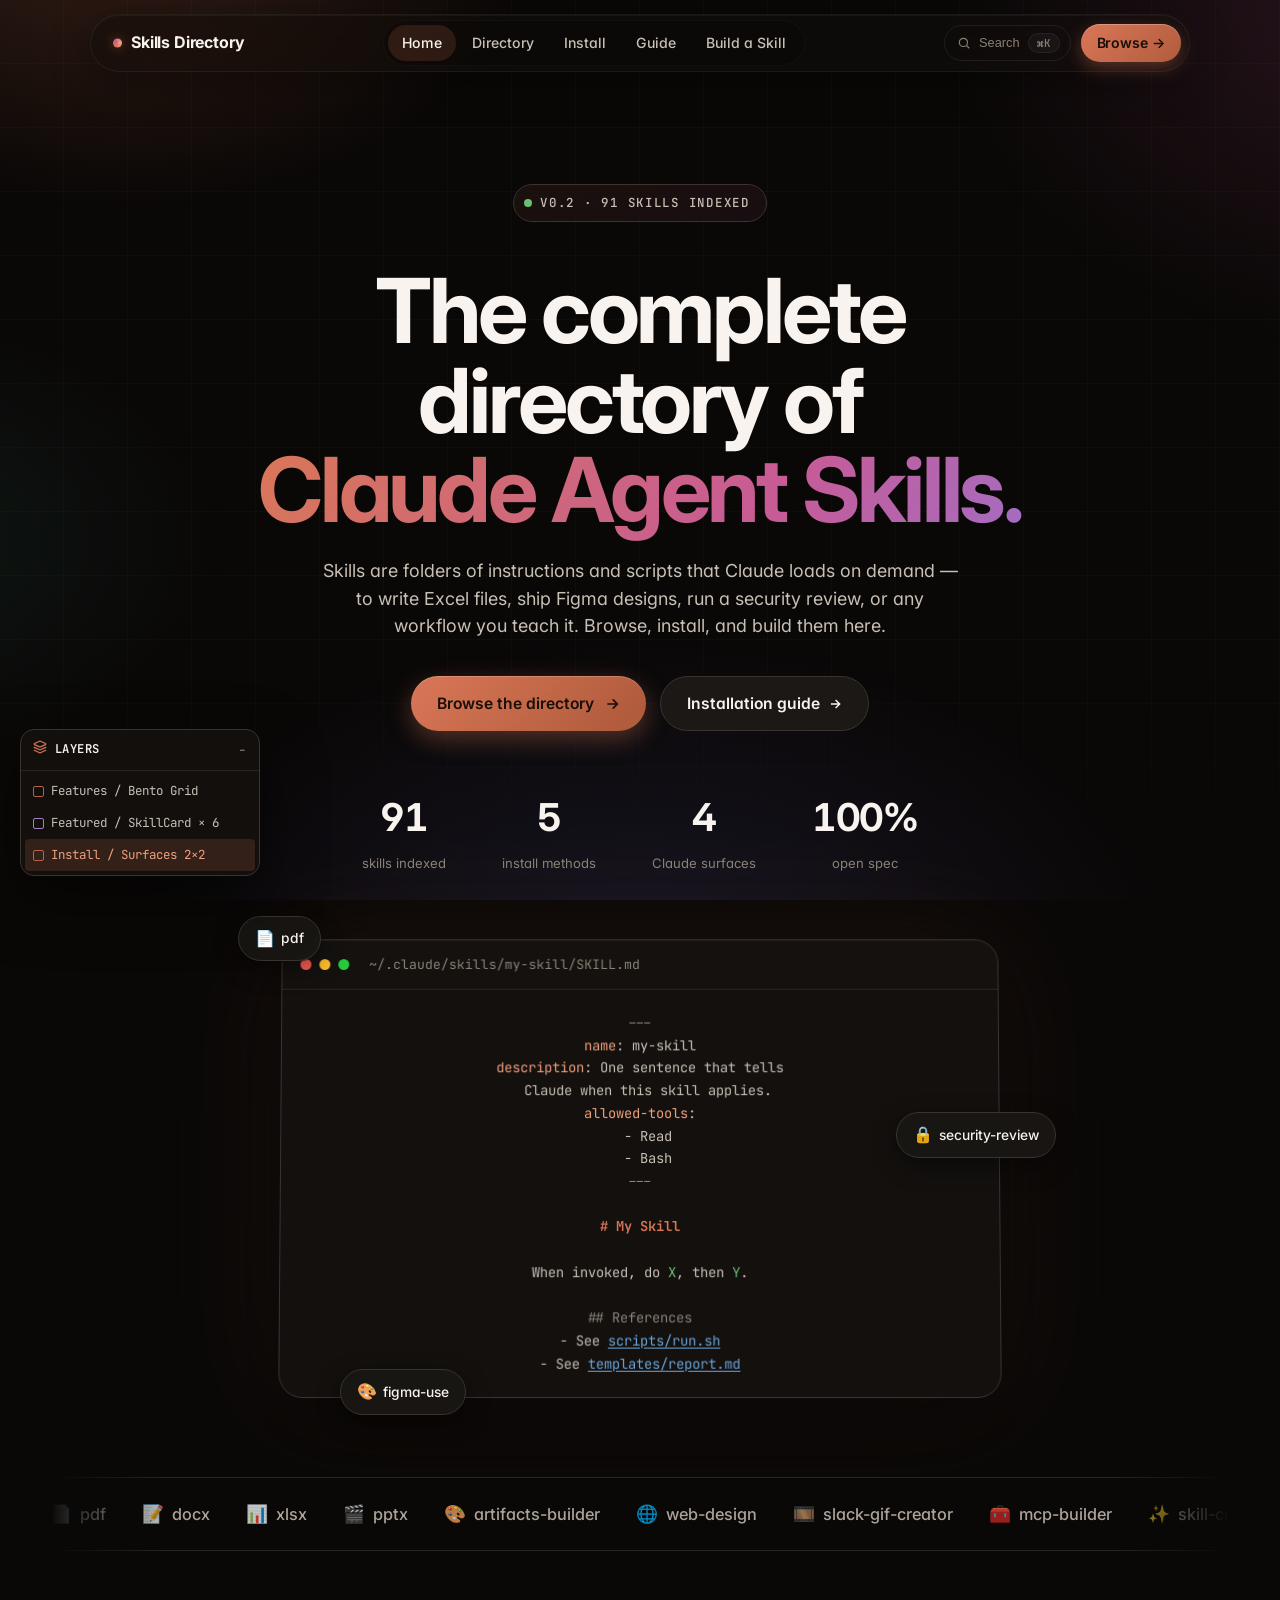
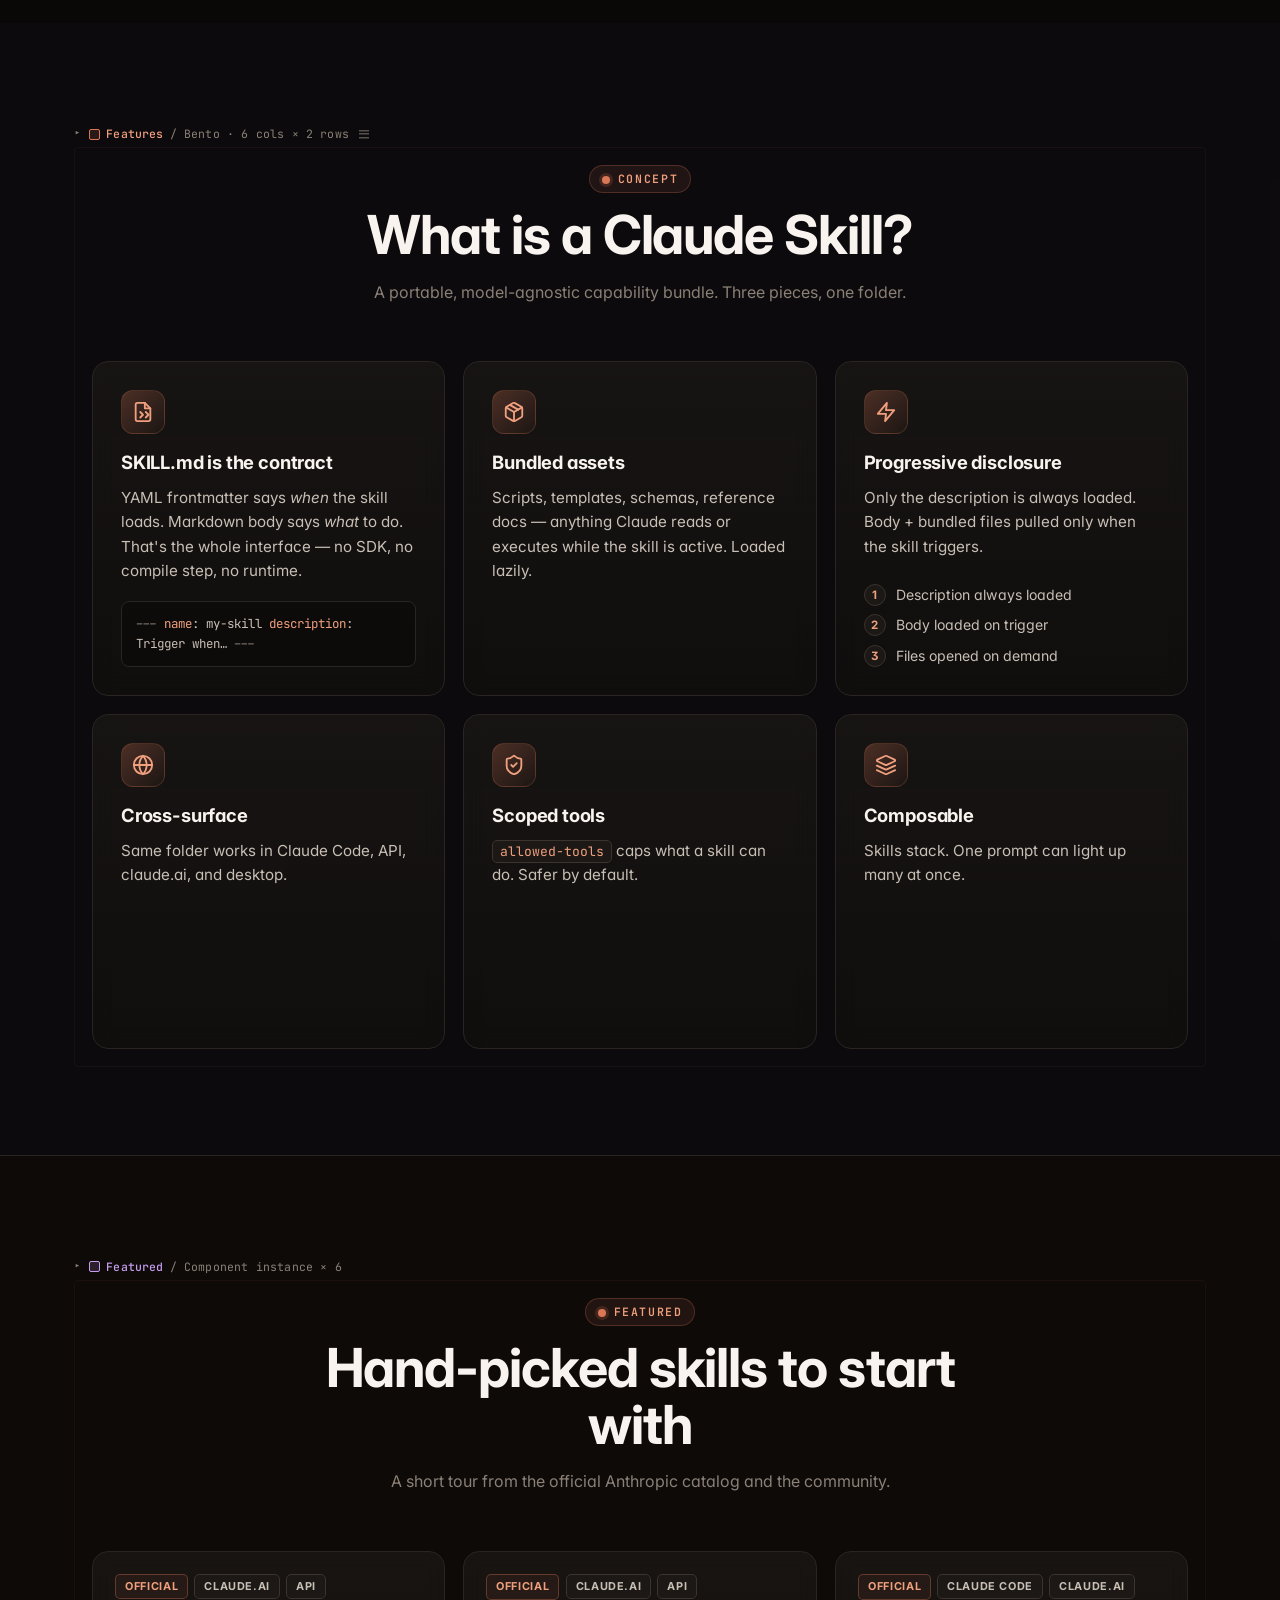
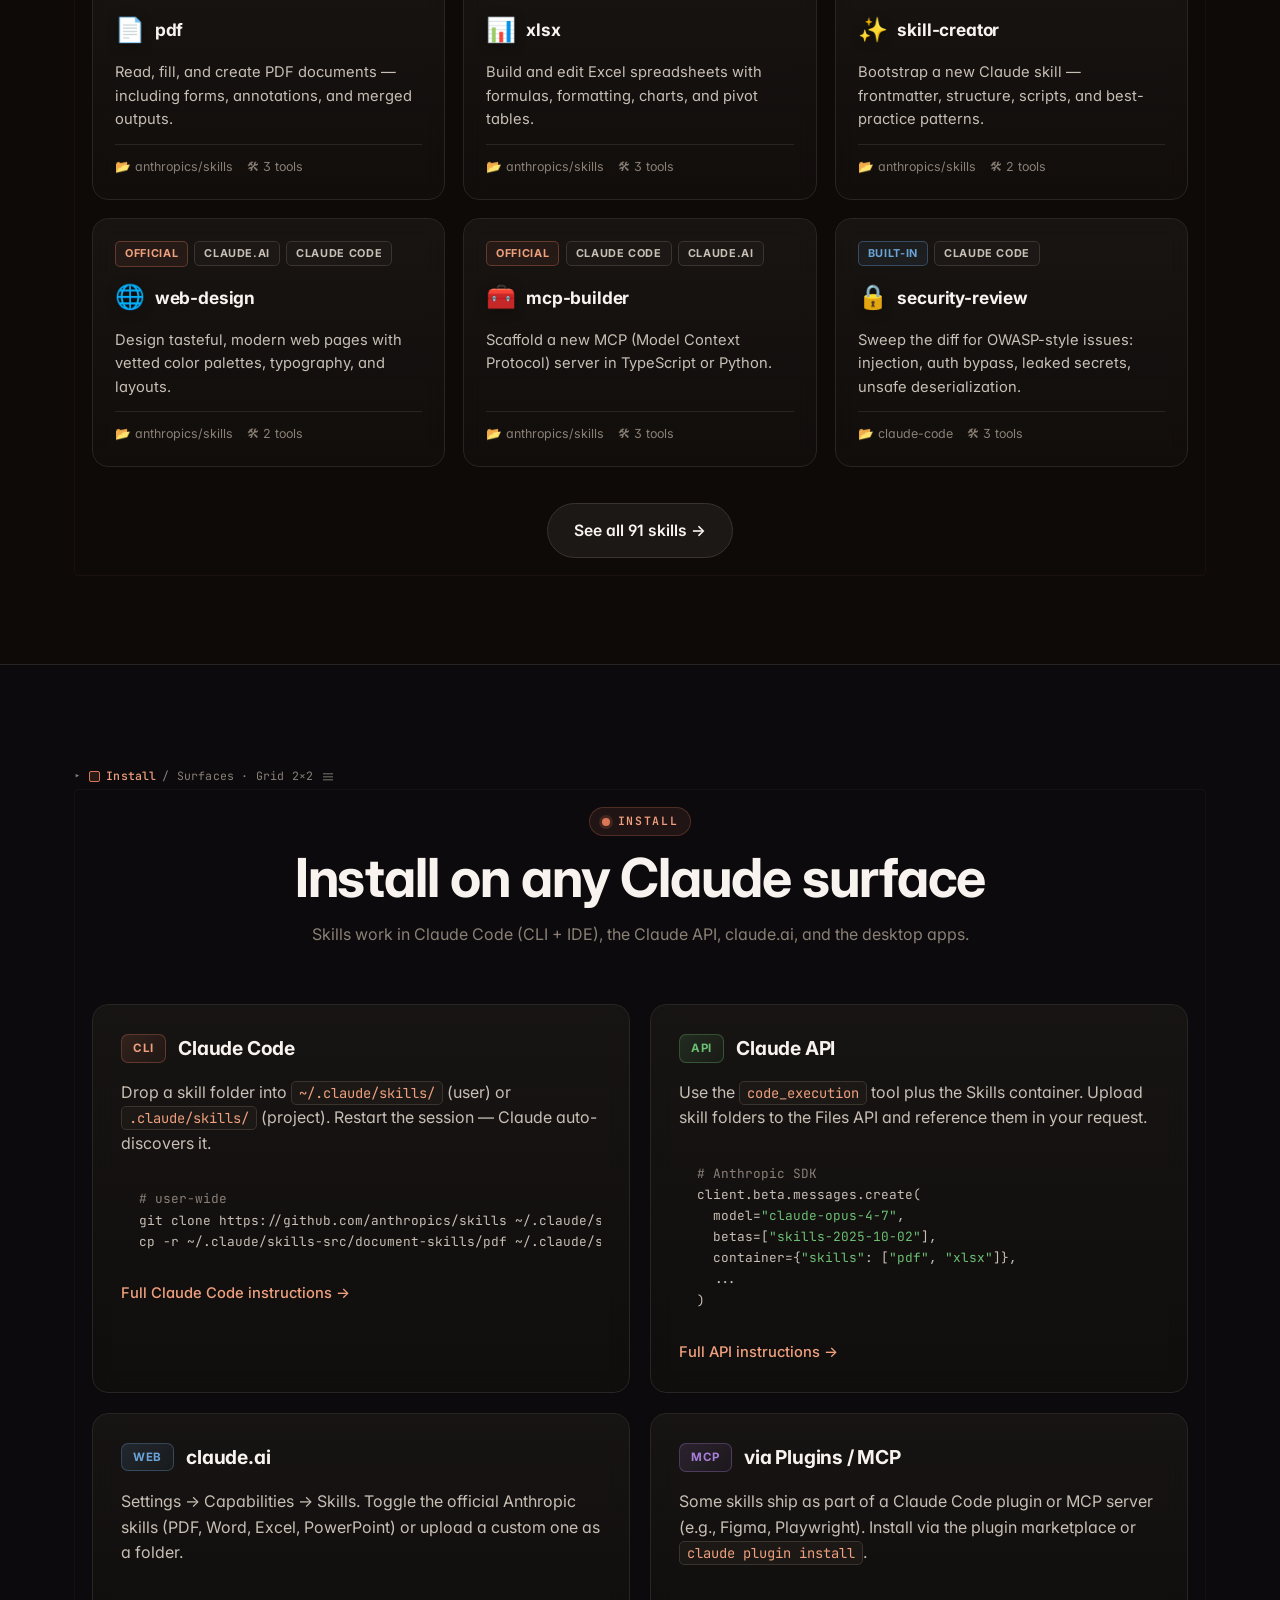
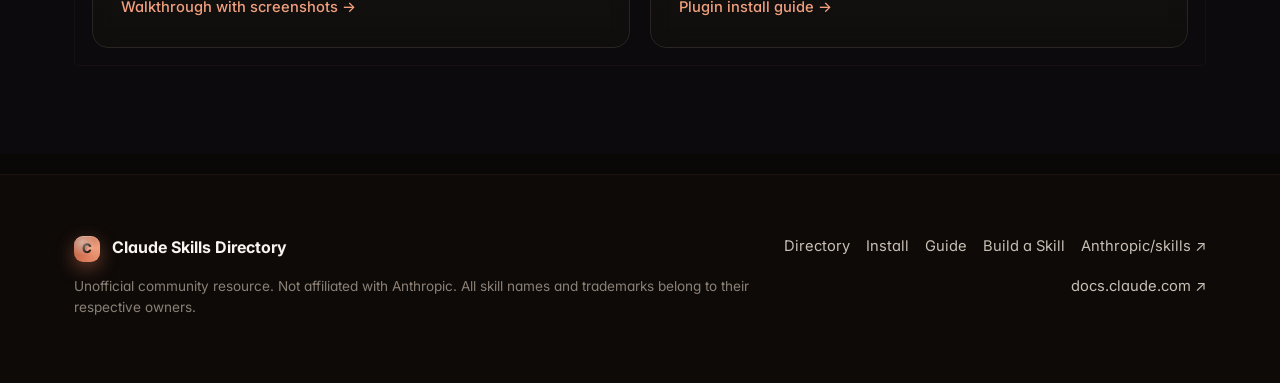
==== index.html @ ba009f8e "claude commit" ====
<!doctype html>
<html lang="en">
<head>
<meta charset="utf-8" />
<meta name="viewport" content="width=device-width,initial-scale=1" />
<title>Claude Skills Directory — Full Documentation & Install Guide</title>
<meta name="description" content="The complete directory of Claude Agent Skills. Browse, search, learn what skills are, how to install them, and how to build your own." />
<link rel="stylesheet" href="styles.css" />
<link rel="preconnect" href="https://fonts.googleapis.com" />
<link rel="preconnect" href="https://fonts.gstatic.com" crossorigin />
<link href="https://fonts.googleapis.com/css2?family=Inter:wght@400;500;600;700;800&family=JetBrains+Mono:wght@400;500;600&display=swap" rel="stylesheet" />
</head>
<body>

<div class="scroll-progress"></div>

<header class="topbar">
  <div class="container nav">
    <a href="index.html" class="brand">
      <!-- <span class="brand-mark">C</span> -->
      <span class="brand-text">Skills Directory</span>
    </a>
    <nav class="nav-links">
      <a href="index.html" class="active"><span>Home</span></a>
      <a href="directory.html"><span>Directory</span></a>
      <a href="install.html"><span>Install</span></a>
      <a href="guide.html"><span>Guide</span></a>
      <a href="create.html"><span>Build a Skill</span></a>
    </nav>
    <div style="display:flex;align-items:center;gap:10px;">
      <button class="kbd-hint" data-palette-trigger aria-label="Search skills">
        <svg width="14" height="14" viewBox="0 0 24 24" fill="none" stroke="currentColor" stroke-width="2"><circle cx="11" cy="11" r="7"/><path d="m21 21-4.3-4.3"/></svg>
        Search
        <kbd>⌘K</kbd>
      </button>
      <button class="menu-toggle" id="menu-toggle" aria-label="Open menu" aria-expanded="false">☰</button>
      <a class="cta" href="directory.html">Browse →</a>
    </div>
  </div>
</header>

<div class="mobile-drawer" id="mobile-drawer">
  <nav>
    <a href="index.html" class="active">Home</a>
    <a href="directory.html">Directory</a>
    <a href="install.html">Install</a>
    <a href="guide.html">Guide</a>
    <a href="create.html">Build a Skill</a>
  </nav>
</div>

<section class="hero" id="frame-hero">
  <div class="container">
    <div class="hero-center">
      <span class="eyebrow reveal"><span class="pulse"></span> v0.2 · 91 skills indexed</span>
      <h1 class="reveal" data-delay="1">
        The complete directory of<br />
        <span class="grad">Claude Agent Skills.</span>
      </h1>
      <p class="lede reveal" data-delay="2">
        Skills are folders of instructions and scripts that Claude loads on demand — to write Excel files, ship Figma designs, run a security review, or any workflow you teach it. Browse, install, and build them here.
      </p>
      <div class="hero-cta reveal" data-delay="3">
        <a class="btn-primary" href="directory.html">
          Browse the directory
          <svg width="16" height="16" viewBox="0 0 24 24" fill="none" stroke="currentColor" stroke-width="2.5"><path d="M5 12h14M13 5l7 7-7 7"/></svg>
        </a>
        <a class="btn-ghost" href="install.html">
          Installation guide
          <svg width="14" height="14" viewBox="0 0 24 24" fill="none" stroke="currentColor" stroke-width="2.5"><path d="M5 12h14M13 5l7 7-7 7"/></svg>
        </a>
      </div>
      <div class="hero-stats reveal" data-delay="4">
        <div><strong data-counter="91">0</strong><span>skills indexed</span></div>
        <div><strong data-counter="5">0</strong><span>install methods</span></div>
        <div><strong data-counter="4">0</strong><span>Claude surfaces</span></div>
        <div><strong data-counter="100" data-suffix="%">0</strong><span>open spec</span></div>
      </div>
    </div>

    <div class="hero-demo reveal" data-delay="4">
      <span class="float-chip fc-1"><span class="emoji">📄</span> pdf</span>
      <span class="float-chip fc-2"><span class="emoji">🎨</span> figma-use</span>
      <span class="float-chip fc-3"><span class="emoji">🔒</span> security-review</span>
      <aside class="hero-card">
        <div class="card-head">
          <span class="dot red"></span><span class="dot yellow"></span><span class="dot green"></span>
          <span class="card-title">~/.claude/skills/my-skill/SKILL.md</span>
        </div>
<pre class="code"><span class="c-tok-com">---</span>
<span class="c-tok-key">name</span>: my-skill
<span class="c-tok-key">description</span>: One sentence that tells
  Claude when this skill applies.
<span class="c-tok-key">allowed-tools</span>:
  - Read
  - Bash
<span class="c-tok-com">---</span>

<span class="c-tok-h"># My Skill</span>

When invoked, do <span class="c-tok-str">X</span>, then <span class="c-tok-str">Y</span>.

<span class="c-tok-com">## References</span>
- See <span class="c-tok-link">scripts/run.sh</span>
- See <span class="c-tok-link">templates/report.md</span></pre>
      </aside>
    </div>

    <div class="marquee reveal" data-delay="5">
      <div class="marquee-track" id="marquee-track"></div>
    </div>
  </div>
</section>

<section class="section">
  <div class="container">
    <div class="frame frame-section frame-autolayout" data-frame-name="Features / Bento Grid" id="frame-features">
      <div class="frame-label">
        <span class="f-chev">▸</span>
        <span class="f-icon"></span>
        <span class="f-name">Features</span>
        <span class="f-meta">/ Bento · 6 cols × 2 rows</span>
      </div>
      <div class="frame-handles"><span class="tl"></span><span class="tr"></span><span class="bl"></span><span class="br"></span></div>
    <div class="section-head reveal">
      <div class="label">Concept</div>
      <h2>What is a Claude Skill?</h2>
      <p class="muted">A portable, model-agnostic capability bundle. Three pieces, one folder.</p>
    </div>

    <div class="bento">
      <div class="bento-card b-wide reveal" data-delay="1">
        <div class="b-icon" aria-hidden="true">
          <svg viewBox="0 0 24 24" fill="none" stroke="currentColor" stroke-linecap="round" stroke-linejoin="round"><path d="M14 2H6a2 2 0 0 0-2 2v16a2 2 0 0 0 2 2h12a2 2 0 0 0 2-2V8z"/><polyline points="14 2 14 8 20 8"/><path d="m9 18 3-3-3-3"/><path d="m15 12 3 3-3 3"/></svg>
        </div>
        <h3>SKILL.md is the contract</h3>
        <p>YAML frontmatter says <em>when</em> the skill loads. Markdown body says <em>what</em> to do. That's the whole interface — no SDK, no compile step, no runtime.</p>
        <div class="b-illu">
<span style="color:var(--muted)">---</span>
<span style="color:var(--accent-2)">name</span>: my-skill
<span style="color:var(--accent-2)">description</span>: Trigger when…
<span style="color:var(--muted)">---</span>
        </div>
      </div>

      <div class="bento-card b-medium reveal" data-delay="2">
        <div class="b-icon" aria-hidden="true">
          <svg viewBox="0 0 24 24" fill="none" stroke="currentColor" stroke-linecap="round" stroke-linejoin="round"><path d="m7.5 4.27 9 5.15"/><path d="M21 8a2 2 0 0 0-1-1.73l-7-4a2 2 0 0 0-2 0l-7 4A2 2 0 0 0 3 8v8a2 2 0 0 0 1 1.73l7 4a2 2 0 0 0 2 0l7-4A2 2 0 0 0 21 16Z"/><path d="m3.3 7 8.7 5 8.7-5"/><path d="M12 22V12"/></svg>
        </div>
        <h3>Bundled assets</h3>
        <p>Scripts, templates, schemas, reference docs — anything Claude reads or executes while the skill is active. Loaded lazily.</p>
      </div>

      <div class="bento-card b-medium reveal" data-delay="3">
        <div class="b-icon" aria-hidden="true">
          <svg viewBox="0 0 24 24" fill="none" stroke="currentColor" stroke-linecap="round" stroke-linejoin="round"><polygon points="13 2 3 14 12 14 11 22 21 10 12 10 13 2"/></svg>
        </div>
        <h3>Progressive disclosure</h3>
        <p>Only the description is always loaded. Body + bundled files pulled only when the skill triggers.</p>
        <div class="step"><span class="n">1</span> Description always loaded</div>
        <div class="step"><span class="n">2</span> Body loaded on trigger</div>
        <div class="step"><span class="n">3</span> Files opened on demand</div>
      </div>

      <div class="bento-card b-small reveal" data-delay="4">
        <div class="b-icon" aria-hidden="true">
          <svg viewBox="0 0 24 24" fill="none" stroke="currentColor" stroke-linecap="round" stroke-linejoin="round"><circle cx="12" cy="12" r="10"/><path d="M12 2a14.5 14.5 0 0 0 0 20 14.5 14.5 0 0 0 0-20"/><path d="M2 12h20"/></svg>
        </div>
        <h3>Cross-surface</h3>
        <p>Same folder works in Claude Code, API, claude.ai, and desktop.</p>
      </div>

      <div class="bento-card b-small reveal" data-delay="5">
        <div class="b-icon" aria-hidden="true">
          <svg viewBox="0 0 24 24" fill="none" stroke="currentColor" stroke-linecap="round" stroke-linejoin="round"><path d="M20 13c0 5-3.5 7.5-7.66 8.95a1 1 0 0 1-.67-.01C7.5 20.5 4 18 4 13V6a1 1 0 0 1 1-1c2 0 4.5-1.2 6.24-2.72a1.17 1.17 0 0 1 1.52 0C14.51 3.81 17 5 19 5a1 1 0 0 1 1 1z"/><path d="m9 12 2 2 4-4"/></svg>
        </div>
        <h3>Scoped tools</h3>
        <p><code>allowed-tools</code> caps what a skill can do. Safer by default.</p>
      </div>

      <div class="bento-card b-small reveal" data-delay="6">
        <div class="b-icon" aria-hidden="true">
          <svg viewBox="0 0 24 24" fill="none" stroke="currentColor" stroke-linecap="round" stroke-linejoin="round"><path d="m12.83 2.18a2 2 0 0 0-1.66 0L2.6 6.08a1 1 0 0 0 0 1.83l8.58 3.91a2 2 0 0 0 1.66 0l8.58-3.91a1 1 0 0 0 0-1.83Z"/><path d="m22 17.65-9.17 4.16a2 2 0 0 1-1.66 0L2 17.65"/><path d="m22 12.65-9.17 4.16a2 2 0 0 1-1.66 0L2 12.65"/></svg>
        </div>
        <h3>Composable</h3>
        <p>Skills stack. One prompt can light up many at once.</p>
      </div>
    </div>
    </div>
  </div>
</section>

<section class="section">
  <div class="container">
    <div class="frame frame-section frame-component" data-frame-name="Featured / SkillCard × 6" id="frame-featured">
      <div class="frame-label">
        <span class="f-chev">▸</span>
        <span class="f-icon"></span>
        <span class="f-name">Featured</span>
        <span class="f-meta">/ Component instance × 6</span>
      </div>
      <div class="frame-handles"><span class="tl"></span><span class="tr"></span><span class="bl"></span><span class="br"></span></div>
    <div class="section-head reveal">
      <div class="label">Featured</div>
      <h2>Hand-picked skills to start with</h2>
      <p class="muted">A short tour from the official Anthropic catalog and the community.</p>
    </div>
    <div class="grid-cards" id="featured-cards"></div>
    <div class="center"><a class="btn-ghost" href="directory.html">See all 91 skills →</a></div>
    </div>
  </div>
</section>

<section class="section">
  <div class="container">
    <div class="frame frame-section frame-autolayout" data-frame-name="Install / Surfaces 2×2" id="frame-install">
      <div class="frame-label">
        <span class="f-chev">▸</span>
        <span class="f-icon"></span>
        <span class="f-name">Install</span>
        <span class="f-meta">/ Surfaces · Grid 2×2</span>
      </div>
      <div class="frame-handles"><span class="tl"></span><span class="tr"></span><span class="bl"></span><span class="br"></span></div>
    <div class="section-head reveal">
      <div class="label">Install</div>
      <h2>Install on any Claude surface</h2>
      <p class="muted">Skills work in Claude Code (CLI + IDE), the Claude API, claude.ai, and the desktop apps.</p>
    </div>
    <div class="grid-2">
      <div class="install-card reveal" data-delay="1">
        <div class="install-head"><span class="badge">CLI</span><h3>Claude Code</h3></div>
        <p>Drop a skill folder into <code>~/.claude/skills/</code> (user) or <code>.claude/skills/</code> (project). Restart the session — Claude auto-discovers it.</p>
        <pre class="code small"><span class="c-tok-com"># user-wide</span>
git clone https://github.com/anthropics/skills ~/.claude/skills-src
cp -r ~/.claude/skills-src/document-skills/pdf ~/.claude/skills/</pre>
        <a class="link" href="install.html#claude-code">Full Claude Code instructions →</a>
      </div>
      <div class="install-card reveal" data-delay="2">
        <div class="install-head"><span class="badge green">API</span><h3>Claude API</h3></div>
        <p>Use the <code>code_execution</code> tool plus the Skills container. Upload skill folders to the Files API and reference them in your request.</p>
        <pre class="code small"><span class="c-tok-com"># Anthropic SDK</span>
client.beta.messages.create(
  model=<span class="c-tok-str">"claude-opus-4-7"</span>,
  betas=[<span class="c-tok-str">"skills-2025-10-02"</span>],
  container={<span class="c-tok-str">"skills"</span>: [<span class="c-tok-str">"pdf"</span>, <span class="c-tok-str">"xlsx"</span>]},
  ...
)</pre>
        <a class="link" href="install.html#api">Full API instructions →</a>
      </div>
      <div class="install-card reveal" data-delay="3">
        <div class="install-head"><span class="badge blue">WEB</span><h3>claude.ai</h3></div>
        <p>Settings → Capabilities → Skills. Toggle the official Anthropic skills (PDF, Word, Excel, PowerPoint) or upload a custom one as a folder.</p>
        <a class="link" href="install.html#claude-ai">Walkthrough with screenshots →</a>
      </div>
      <div class="install-card reveal" data-delay="4">
        <div class="install-head"><span class="badge purple">MCP</span><h3>via Plugins / MCP</h3></div>
        <p>Some skills ship as part of a Claude Code plugin or MCP server (e.g., Figma, Playwright). Install via the plugin marketplace or <code>claude plugin install</code>.</p>
        <a class="link" href="install.html#plugins">Plugin install guide →</a>
      </div>
    </div>
    </div>
  </div>
</section>

<footer class="footer">
  <div class="container footer-wrap">
    <div>
      <span class="brand-mark small">C</span>
      <strong>Claude Skills Directory</strong>
      <p class="muted small">Unofficial community resource. Not affiliated with Anthropic. All skill names and trademarks belong to their respective owners.</p>
    </div>
    <div class="footer-links">
      <a href="directory.html">Directory</a>
      <a href="install.html">Install</a>
      <a href="guide.html">Guide</a>
      <a href="create.html">Build a Skill</a>
      <a href="https://github.com/anthropics/skills" target="_blank" rel="noopener">Anthropic/skills ↗</a>
      <a href="https://docs.claude.com" target="_blank" rel="noopener">docs.claude.com ↗</a>
    </div>
  </div>
</footer>

<aside class="layers-panel" id="layers-panel" aria-label="Frame navigator">
  <div class="layers-head">
    <span class="lh-icon">
      <svg width="14" height="14" viewBox="0 0 24 24" fill="none" stroke="currentColor" stroke-width="2" stroke-linecap="round" stroke-linejoin="round"><path d="m12.83 2.18a2 2 0 0 0-1.66 0L2.6 6.08a1 1 0 0 0 0 1.83l8.58 3.91a2 2 0 0 0 1.66 0l8.58-3.91a1 1 0 0 0 0-1.83Z"/><path d="m22 17.65-9.17 4.16a2 2 0 0 1-1.66 0L2 17.65"/><path d="m22 12.65-9.17 4.16a2 2 0 0 1-1.66 0L2 12.65"/></svg>
    </span>
    <span class="lh-title">Layers</span>
    <span class="lh-toggle">−</span>
  </div>
  <ul class="layers-list"></ul>
</aside>

<button class="fab" id="fab" aria-label="Back to top">
  <svg width="18" height="18" viewBox="0 0 24 24" fill="none" stroke="currentColor" stroke-width="2.5"><path d="M12 19V5M5 12l7-7 7 7"/></svg>
</button>

<div class="palette-backdrop" id="palette-backdrop" role="dialog" aria-label="Search skills">
  <div class="palette">
    <div class="palette-search">
      <svg width="18" height="18" viewBox="0 0 24 24" fill="none" stroke="currentColor" stroke-width="2"><circle cx="11" cy="11" r="7"/><path d="m21 21-4.3-4.3"/></svg>
      <label for="palette-input" class="sr-only">Search skills</label>
      <input id="palette-input" type="text" placeholder="Search 91 skills — name, trigger, description…" aria-label="Search skills" autocomplete="off" />
      <span class="esc">esc</span>
    </div>
    <div class="palette-results" id="palette-results"></div>
  </div>
</div>

<script src="skills-data.js"></script>
<script src="script.js"></script>
</body>
</html>
---- styles.css ----
/* ============================================================
   Claude Skills Directory — modern UI system
   ============================================================ */
*, *::before, *::after { box-sizing: border-box; }

:root {
  --bg: #0a0807;
  --bg-2: #14110f;
  --bg-3: #1c1816;
  --panel: #1a1714cc;          /* tinted, used with backdrop blur */
  --panel-solid: #1a1714;
  --border: #2a2522;
  --border-2: #3a332e;
  --border-glow: rgba(217,119,87,.35);

  --text: #f8f3ee;
  --text-2: #c8bfb5;
  --muted: #8a8076;

  --accent: #d97757;
  --accent-2: #f0a07e;
  --accent-3: #b15c3d;

  --aurora-1: #d97757;
  --aurora-2: #c75b96;
  --aurora-3: #7e80f0;
  --aurora-4: #5ed3b4;

  --green: #6bbf73;
  --yellow: #e0c060;
  --red: #d96868;
  --blue: #6aa4d9;
  --purple: #a87fd9;

  --shadow-sm: 0 2px 10px rgba(0,0,0,.25);
  --shadow-md: 0 8px 30px rgba(0,0,0,.4);
  --shadow-lg: 0 24px 60px rgba(0,0,0,.5);
  --glow: 0 0 40px rgba(217,119,87,.25);

  --r-sm: 8px; --r-md: 14px; --r-lg: 20px; --r-xl: 28px;
  --maxw: 1180px;

  --easing: cubic-bezier(.2,.8,.2,1);
  --easing-snappy: cubic-bezier(.4,1.4,.4,1);
}

html { scroll-behavior: smooth; }

/* ============================================================
   FRAMER DESIGN SYSTEM — global overrides
   Marketing-site aesthetic: huge display type, pill buttons,
   grid background, alternating section tints, soft motion.
   ============================================================ */

:root {
  --framer-radius-pill: 999px;
  --framer-radius-card: 16px;
  --framer-radius-block: 24px;

  --framer-display: clamp(3rem, 7.5vw, 6.5rem);
  --framer-h2: clamp(2.2rem, 4.2vw, 3.4rem);

  --framer-grid-color: rgba(217,119,87,.04);
  --framer-tint-warm: rgba(217,119,87,.025);
  --framer-tint-cool: rgba(126,128,240,.022);

  --framer-spring: cubic-bezier(.32, 1.6, .58, 1);
}

/* ===== Accessibility: focus-visible rings (UI/UX Pro Max: focus-states) ===== */
:focus { outline: none; }
button:focus-visible,
a:focus-visible,
[role="button"]:focus-visible,
[tabindex]:focus-visible {
  outline: none;
  box-shadow: 0 0 0 2px var(--bg), 0 0 0 4px var(--accent);
  border-radius: inherit;
}
input:focus-visible, textarea:focus-visible {
  outline: none;
  box-shadow: 0 0 0 2px rgba(217,119,87,.4);
}
.skill-card:focus-visible, .bento-card:focus-visible, .install-card:focus-visible {
  outline: none;
  border-color: var(--accent);
  box-shadow: 0 0 0 4px rgba(217,119,87,.2), var(--shadow-md);
}
.btn-primary:focus-visible, .cta:focus-visible, .filter-btn:focus-visible {
  box-shadow: 0 0 0 4px rgba(217,119,87,.3), 0 6px 18px rgba(217,119,87,.35);
}
.search-bar:focus-within { /* already styled */ }
/* visually-hidden helper for labels */
.sr-only {
  position: absolute; width: 1px; height: 1px; padding: 0; margin: -1px;
  overflow: hidden; clip: rect(0,0,0,0); white-space: nowrap; border: 0;
}
html, body { margin: 0; padding: 0; }
body {
  font-family: 'Inter', system-ui, -apple-system, Segoe UI, sans-serif;
  background: var(--bg);
  color: var(--text);
  line-height: 1.6;
  -webkit-font-smoothing: antialiased;
  font-feature-settings: 'ss01', 'cv11';
  overflow-x: hidden;
  position: relative;
}

/* ===== Background: animated aurora mesh + noise overlay ===== */
body::before {
  content: "";
  position: fixed; inset: 0; z-index: -2; pointer-events: none;
  background:
    radial-gradient(700px 500px at 10% -10%, rgba(217,119,87,.20), transparent 60%),
    radial-gradient(800px 600px at 110% 0%,  rgba(199, 91,150,.14), transparent 60%),
    radial-gradient(900px 600px at 50% 110%, rgba(126,128,240,.12), transparent 60%),
    radial-gradient(600px 400px at -10% 60%, rgba( 94,211,180,.08), transparent 60%);
  filter: saturate(120%);
  animation: aurora 18s ease-in-out infinite alternate;
}
@keyframes aurora {
  0%   { transform: translate3d(0,0,0)   scale(1); }
  50%  { transform: translate3d(-20px,-10px,0) scale(1.05); }
  100% { transform: translate3d(20px,10px,0)   scale(1); }
}
body::after {
  content: "";
  position: fixed; inset: 0; z-index: -1; pointer-events: none;
  background-image: url("data:image/svg+xml;utf8,<svg xmlns='http://www.w3.org/2000/svg' width='160' height='160'><filter id='n'><feTurbulence type='fractalNoise' baseFrequency='.9' numOctaves='2' stitchTiles='stitch'/><feColorMatrix values='0 0 0 0 0 0 0 0 0 0 0 0 0 0 0 0 0 0 .35 0'/></filter><rect width='100%' height='100%' filter='url(%23n)'/></svg>");
  opacity: .55; mix-blend-mode: overlay;
}

a { color: inherit; text-decoration: none; }
img { max-width: 100%; display: block; }
code, pre { font-family: 'JetBrains Mono', ui-monospace, Menlo, Consolas, monospace; }
p { color: var(--text-2); }
::selection { background: rgba(217,119,87,.4); color: #fff; }

.container { max-width: var(--maxw); margin: 0 auto; padding: 0 24px; position: relative; }

/* ===== Sticky scroll progress bar ===== */
.scroll-progress {
  position: fixed; top: 0; left: 0; height: 3px; z-index: 100;
  background: linear-gradient(90deg, var(--aurora-1), var(--aurora-2), var(--aurora-3));
  width: 0%; transition: width .1s linear;
  box-shadow: 0 0 12px rgba(217,119,87,.6);
}

/* ===== Topbar ===== */
.topbar {
  position: sticky; top: 0; z-index: 50;
  background: rgba(10,8,7,.7);
  backdrop-filter: blur(20px) saturate(180%);
  -webkit-backdrop-filter: blur(20px) saturate(180%);
  border-bottom: 1px solid var(--border);
}
.nav { display: flex; align-items: center; justify-content: space-between; height: 64px; gap: 24px; }

.brand { display: flex; align-items: center; gap: 11px; font-weight: 700; font-size: 1.02rem; letter-spacing: -.01em; }
.brand-mark {
  width: 32px; height: 32px; border-radius: 9px;
  background: conic-gradient(from 200deg at 50% 50%, var(--accent), var(--accent-3), var(--accent-2), var(--accent));
  color: #1a0e08; display: grid; place-items: center; font-weight: 800;
  box-shadow: 0 6px 18px rgba(217,119,87,.45), inset 0 1px 0 rgba(255,255,255,.25);
  position: relative;
}
.brand-mark::after {
  content: ""; position: absolute; inset: 0; border-radius: inherit;
  background: radial-gradient(circle at 30% 25%, rgba(255,255,255,.5), transparent 50%);
  pointer-events: none;
}
.brand-mark.small { width: 26px; height: 26px; font-size: .82rem; display: inline-grid; vertical-align: middle; margin-right: 8px; }

.nav-links { display: flex; gap: 4px; }
.nav-links a {
  padding: 9px 14px; border-radius: 10px; color: var(--text-2);
  font-size: .92rem; font-weight: 500; position: relative;
  transition: color .2s var(--easing);
}
.nav-links a::before {
  content: ""; position: absolute; inset: 0; border-radius: inherit;
  background: var(--bg-3); opacity: 0;
  transition: opacity .2s var(--easing);
}
.nav-links a > * { position: relative; z-index: 1; }
.nav-links a:hover { color: var(--text); }
.nav-links a:hover::before { opacity: 1; }
.nav-links a.active { color: var(--accent-2); }
.nav-links a.active::before { opacity: 1; }

.cta {
  padding: 10px 18px;
  background: linear-gradient(135deg, var(--accent), var(--accent-3));
  color: #1a0e08 !important;
  border-radius: 10px; font-weight: 600; font-size: .9rem;
  box-shadow: 0 6px 18px rgba(217,119,87,.35), inset 0 1px 0 rgba(255,255,255,.25);
  transition: transform .2s var(--easing-snappy), box-shadow .2s var(--easing);
}
.cta:hover { transform: translateY(-2px); box-shadow: 0 10px 24px rgba(217,119,87,.5), inset 0 1px 0 rgba(255,255,255,.3); }
.cta:active { transform: translateY(0); }

.kbd-hint {
  display: inline-flex; align-items: center; gap: 8px;
  padding: 6px 10px 6px 12px; border-radius: 10px;
  background: var(--bg-3); border: 1px solid var(--border-2);
  color: var(--text-2); font-size: .82rem; font-weight: 500;
  cursor: pointer; transition: border-color .2s var(--easing);
}
.kbd-hint:hover { border-color: var(--accent); color: var(--text); }
.kbd-hint kbd {
  font-family: 'JetBrains Mono', monospace; font-size: .72rem;
  padding: 2px 6px; border-radius: 5px;
  background: var(--bg); border: 1px solid var(--border-2);
  color: var(--text-2); box-shadow: 0 1px 0 var(--border-2);
}

.menu-toggle { display: none; background: var(--bg-3); border: 1px solid var(--border-2); color: var(--text); border-radius: 8px; padding: 8px 10px; cursor: pointer; }

/* ===== Hero ===== */
.hero { padding: 88px 0 64px; position: relative; }
.hero-wrap { display: grid; grid-template-columns: 1.1fr 1fr; gap: 56px; align-items: center; }

.eyebrow {
  display: inline-flex; align-items: center; gap: 8px;
  padding: 6px 14px 6px 8px; border-radius: 999px;
  background: linear-gradient(135deg, rgba(217,119,87,.08), rgba(199,91,150,.08));
  color: var(--text-2);
  font-size: .8rem; font-weight: 500; letter-spacing: .01em;
  border: 1px solid var(--border-2);
  margin-bottom: 22px;
  backdrop-filter: blur(8px);
}
.eyebrow .pulse {
  width: 8px; height: 8px; border-radius: 50%; background: var(--green);
  box-shadow: 0 0 0 0 rgba(107,191,115,.6);
  animation: pulse 2s var(--easing) infinite;
}
@keyframes pulse {
  0%, 100% { box-shadow: 0 0 0 0 rgba(107,191,115,.5); }
  50%      { box-shadow: 0 0 0 8px rgba(107,191,115,0); }
}

h1 {
  font-size: clamp(2.4rem, 5vw, 4rem); line-height: 1.05;
  margin: 0 0 22px; font-weight: 800; letter-spacing: -.025em;
}
.grad {
  background: linear-gradient(120deg, var(--aurora-1) 0%, var(--aurora-2) 35%, var(--aurora-3) 70%, var(--aurora-4) 100%);
  background-size: 200% auto;
  -webkit-background-clip: text; background-clip: text; color: transparent;
  animation: gradient-shift 8s ease-in-out infinite;
}
@keyframes gradient-shift {
  0%, 100% { background-position: 0% center; }
  50%      { background-position: 100% center; }
}

.lede { font-size: 1.1rem; color: var(--text-2); margin: 0 0 32px; max-width: 56ch; }

.hero-cta { display: flex; gap: 12px; flex-wrap: wrap; margin-bottom: 42px; }

.btn-primary, .btn-ghost {
  display: inline-flex; align-items: center; gap: 8px;
  padding: 13px 22px; border-radius: 12px; font-weight: 600; font-size: .98rem;
  transition: transform .2s var(--easing-snappy), box-shadow .2s var(--easing), background .2s var(--easing);
  cursor: pointer; border: 0;
  font-family: inherit;
}
.btn-primary {
  background: linear-gradient(135deg, var(--accent) 0%, var(--accent-3) 100%);
  color: #1a0e08;
  box-shadow: 0 8px 24px rgba(217,119,87,.35), inset 0 1px 0 rgba(255,255,255,.2);
}
.btn-primary:hover { transform: translateY(-2px); box-shadow: 0 12px 30px rgba(217,119,87,.5), inset 0 1px 0 rgba(255,255,255,.3); }
.btn-primary:active { transform: translateY(0); }
.btn-ghost {
  background: var(--bg-3); color: var(--text); border: 1px solid var(--border-2);
}
.btn-ghost:hover { background: var(--panel-solid); border-color: var(--accent); transform: translateY(-2px); }

.hero-stats { display: grid; grid-template-columns: repeat(4, 1fr); gap: 20px; max-width: 560px; }
.hero-stats > div {
  display: flex; flex-direction: column; gap: 4px;
  padding: 14px 0 14px 18px; border-left: 2px solid var(--border-2);
  transition: border-color .25s var(--easing);
}
.hero-stats > div:hover { border-color: var(--accent); }
.hero-stats strong {
  font-size: 1.8rem; color: var(--text); font-weight: 700; letter-spacing: -.02em;
  font-variant-numeric: tabular-nums;
}
.hero-stats span { font-size: .82rem; color: var(--muted); }

/* Hero code card (glass) */
.hero-card {
  background: rgba(26,23,20,.7);
  border: 1px solid var(--border-2);
  border-radius: var(--r-lg);
  overflow: hidden;
  box-shadow: var(--shadow-lg), 0 0 80px rgba(217,119,87,.08);
  backdrop-filter: blur(12px);
  position: relative;
  transform: perspective(1000px) rotateY(-3deg) rotateX(2deg);
  transition: transform .4s var(--easing);
}
.hero-card:hover { transform: perspective(1000px) rotateY(0deg) rotateX(0deg); }
.hero-card::before {
  content: ""; position: absolute; inset: -1px; border-radius: inherit;
  background: linear-gradient(135deg, rgba(217,119,87,.3), transparent 50%);
  pointer-events: none; opacity: .6;
  mask: linear-gradient(#000 0 0) content-box, linear-gradient(#000 0 0);
  mask-composite: exclude; -webkit-mask-composite: xor;
  padding: 1px;
}
.card-head {
  display: flex; align-items: center; gap: 8px;
  padding: 14px 18px; background: rgba(20,17,15,.6); border-bottom: 1px solid var(--border);
}
.dot { width: 11px; height: 11px; border-radius: 50%; }
.dot.red { background: #ff5f56; box-shadow: 0 0 0 .5px rgba(0,0,0,.3); }
.dot.yellow { background: #ffbd2e; box-shadow: 0 0 0 .5px rgba(0,0,0,.3); }
.dot.green { background: #27c93f; box-shadow: 0 0 0 .5px rgba(0,0,0,.3); }
.card-title { margin-left: 12px; font-size: .82rem; color: var(--muted); font-family: 'JetBrains Mono', monospace; }

.code {
  margin: 0; padding: 22px 24px; font-size: .86rem; line-height: 1.65;
  color: var(--text-2); overflow-x: auto; white-space: pre;
  background: transparent;
}
.code.small { padding: 16px 18px; font-size: .8rem; }
.c-tok-com  { color: var(--muted); }
.c-tok-key  { color: var(--accent-2); }
.c-tok-str  { color: var(--green); }
.c-tok-h    { color: var(--accent); font-weight: 600; }
.c-tok-link { color: var(--blue); text-decoration: underline; text-underline-offset: 2px; }

/* Floating chips around hero card */
.float-chip {
  position: absolute; padding: 8px 14px; border-radius: 999px;
  background: rgba(26,23,20,.9); border: 1px solid var(--border-2);
  font-size: .82rem; color: var(--text-2); white-space: nowrap;
  backdrop-filter: blur(12px); box-shadow: var(--shadow-md);
  z-index: 2; animation: float-chip 6s ease-in-out infinite;
  display: inline-flex; align-items: center; gap: 6px;
}
.float-chip .emoji { font-size: 1rem; }
.float-chip.fc-1 { top: -20px; left: -30px; animation-delay: 0s; }
.float-chip.fc-2 { bottom: 24px; left: -50px; animation-delay: -2s; }
.float-chip.fc-3 { top: 30%; right: -40px; animation-delay: -4s; }
@keyframes float-chip {
  0%, 100% { transform: translateY(0) rotate(-2deg); }
  50%      { transform: translateY(-8px) rotate(2deg); }
}

/* ===== Marquee of skill names ===== */
.marquee {
  margin: 24px -24px 0; padding: 16px 0;
  border-top: 1px solid var(--border);
  border-bottom: 1px solid var(--border);
  overflow: hidden;
  mask: linear-gradient(90deg, transparent, #000 10%, #000 90%, transparent);
  -webkit-mask: linear-gradient(90deg, transparent, #000 10%, #000 90%, transparent);
}
.marquee-track {
  display: flex; gap: 36px;
  animation: marquee 60s linear infinite;
  width: max-content;
}
.marquee-item {
  display: inline-flex; align-items: center; gap: 8px;
  color: var(--text-2); font-size: .92rem; font-weight: 500;
  white-space: nowrap;
}
.marquee-item .emoji { font-size: 1.1rem; }
@keyframes marquee { to { transform: translateX(-50%); } }

/* ===== Sections ===== */
.section { padding: 88px 0; position: relative; }
.section + .section { border-top: 1px solid var(--border); }
.section-head { text-align: center; margin-bottom: 48px; max-width: 720px; margin-left: auto; margin-right: auto; }
.section-head h2 {
  font-size: clamp(1.8rem, 3vw, 2.4rem); margin: 0 0 12px;
  font-weight: 700; letter-spacing: -.02em;
}
.section-head .label {
  display: inline-block; padding: 4px 12px; border-radius: 999px;
  background: rgba(217,119,87,.1); color: var(--accent-2);
  font-size: .75rem; font-weight: 600; letter-spacing: .08em; text-transform: uppercase;
  margin-bottom: 14px; border: 1px solid rgba(217,119,87,.25);
}
.muted { color: var(--muted); }
.small { font-size: .85rem; }

/* ===== Bento grid for "What is a Skill" — equal 3×2 layout ===== */
.bento {
  display: grid;
  grid-template-columns: repeat(3, 1fr);
  grid-auto-rows: 1fr;
  align-items: stretch;
  gap: 18px;
}
.bento-card {
  background: rgba(26,23,20,.6);
  border: 1px solid var(--border);
  border-radius: var(--r-lg);
  padding: 28px;
  position: relative;
  overflow: hidden;
  backdrop-filter: blur(12px);
  transition: border-color .25s var(--easing), transform .25s var(--easing);
  display: flex;
  flex-direction: column;
  min-height: 280px;
}
.bento-card h3 + p { flex: 1 1 auto; }       /* let copy take the slack so cards feel internally balanced */
.bento-card .b-illu { margin-top: auto; }    /* push code preview to the bottom */
.bento-card .step:first-of-type { margin-top: auto; }
.bento-card:hover { border-color: var(--border-glow); transform: translateY(-3px); }
.bento-card::before {
  content: ""; position: absolute; inset: 0;
  background: radial-gradient(400px circle at var(--mx, 50%) var(--my, 50%), rgba(217,119,87,.10), transparent 40%);
  opacity: 0; transition: opacity .25s var(--easing); pointer-events: none;
}
.bento-card:hover::before { opacity: 1; }
.bento-card .b-icon {
  width: 44px; height: 44px; border-radius: 12px;
  background: linear-gradient(135deg, rgba(217,119,87,.2), rgba(217,119,87,.05));
  border: 1px solid var(--border-2);
  display: grid; place-items: center;
  margin-bottom: 14px;
  color: var(--accent-2);
}
.bento-card .b-icon svg { width: 22px; height: 22px; stroke-width: 2; }
.bento-card h3 { margin: 0 0 8px; font-size: 1.15rem; letter-spacing: -.01em; }
.bento-card p { margin: 0; font-size: .95rem; }

/* Variants neutralized — all cards equal in the balanced grid.
   Class names kept so existing HTML still parses; they're a no-op now. */
.bento-card.b-wide,
.bento-card.b-medium,
.bento-card.b-small { grid-column: span 1; }
.bento-card.b-tall  { grid-row: span 1; }

.bento-card .b-illu {
  margin-top: 18px;
  padding: 12px 14px;
  background: rgba(10,8,7,.5); border: 1px solid var(--border);
  border-radius: var(--r-sm);
  font-family: 'JetBrains Mono', monospace; font-size: .78rem;
  color: var(--text-2);
}
.bento-card .step {
  display: flex; align-items: center; gap: 10px; margin-top: 8px;
  font-size: .88rem; color: var(--text-2);
}
.bento-card .step .n {
  width: 22px; height: 22px; border-radius: 50%;
  background: var(--bg-3); border: 1px solid var(--border-2);
  display: grid; place-items: center;
  font-size: .72rem; font-weight: 700; color: var(--accent-2);
}

/* ===== Install grid ===== */
.grid-2 { display: grid; grid-template-columns: repeat(2, 1fr); gap: 20px; }

.install-card {
  background: rgba(26,23,20,.6); border: 1px solid var(--border);
  border-radius: var(--r-lg); padding: 28px;
  backdrop-filter: blur(12px);
  position: relative; overflow: hidden;
  transition: border-color .25s var(--easing), transform .25s var(--easing);
}
.install-card:hover { border-color: var(--border-glow); transform: translateY(-3px); }
.install-card::before {
  content: ""; position: absolute; inset: 0;
  background: radial-gradient(500px circle at var(--mx, 50%) var(--my, 50%), rgba(217,119,87,.08), transparent 40%);
  opacity: 0; transition: opacity .25s var(--easing); pointer-events: none;
}
.install-card:hover::before { opacity: 1; }
.install-card > * { position: relative; }
.install-head { display: flex; align-items: center; gap: 12px; margin-bottom: 14px; }
.install-head h3 { margin: 0; font-size: 1.2rem; letter-spacing: -.01em; }

.badge {
  display: inline-block; padding: 4px 11px; border-radius: 7px;
  background: linear-gradient(135deg, rgba(217,119,87,.15), rgba(217,119,87,.05));
  border: 1px solid rgba(217,119,87,.3);
  font-size: .72rem; font-weight: 700; color: var(--accent-2);
  letter-spacing: .06em;
}
.badge.green  { color: var(--green); border-color: rgba(107,191,115,.3); background: linear-gradient(135deg, rgba(107,191,115,.15), rgba(107,191,115,.05)); }
.badge.blue   { color: var(--blue); border-color: rgba(106,164,217,.3);  background: linear-gradient(135deg, rgba(106,164,217,.15), rgba(106,164,217,.05)); }
.badge.purple { color: var(--purple); border-color: rgba(168,127,217,.3); background: linear-gradient(135deg, rgba(168,127,217,.15), rgba(168,127,217,.05)); }
.badge.yellow { color: var(--yellow); border-color: rgba(224,192,96,.3);  background: linear-gradient(135deg, rgba(224,192,96,.15), rgba(224,192,96,.05)); }

.link { color: var(--accent-2); font-weight: 500; font-size: .92rem; margin-top: 14px; display: inline-flex; align-items: center; gap: 4px; transition: gap .2s var(--easing), color .2s var(--easing); }
.link:hover { gap: 8px; color: var(--accent); }
.center { text-align: center; margin-top: 36px; }

/* Code inline */
:not(pre) > code {
  background: var(--bg-3); padding: 2px 7px; border-radius: 5px;
  font-size: .86em; color: var(--accent-2); border: 1px solid var(--border-2);
  font-family: 'JetBrains Mono', monospace;
}

/* ===== Skill cards grid ===== */
.grid-cards {
  display: grid; grid-template-columns: repeat(3, 1fr); gap: 18px;
  margin-bottom: 36px;
}
.skill-card {
  background: rgba(26,23,20,.6);
  border: 1px solid var(--border);
  border-radius: var(--r-md);
  padding: 22px;
  display: flex; flex-direction: column; gap: 12px;
  transition: border-color .25s var(--easing), transform .25s var(--easing), box-shadow .25s var(--easing);
  position: relative; cursor: pointer;
  backdrop-filter: blur(10px);
  overflow: hidden;
}
.skill-card::before {
  content: ""; position: absolute; inset: 0;
  background: radial-gradient(400px circle at var(--mx, 50%) var(--my, 50%), rgba(217,119,87,.12), transparent 35%);
  opacity: 0; transition: opacity .25s var(--easing); pointer-events: none;
}
.skill-card:hover {
  border-color: var(--border-glow); transform: translateY(-4px);
  box-shadow: var(--shadow-md);
}
.skill-card:hover::before { opacity: 1; }
.skill-card > * { position: relative; }
.skill-card .tag-row { display: flex; gap: 6px; flex-wrap: wrap; }
.skill-card .skill-name {
  font-weight: 700; font-size: 1.08rem; color: var(--text);
  display: flex; align-items: center; gap: 10px; letter-spacing: -.01em;
}
.skill-card .skill-emoji {
  font-size: 1.5rem;
  filter: drop-shadow(0 2px 6px rgba(0,0,0,.4));
}
.skill-card .skill-desc { color: var(--text-2); font-size: .92rem; margin: 0; }
.skill-card .skill-meta {
  display: flex; gap: 14px; font-size: .78rem; color: var(--muted);
  margin-top: auto; padding-top: 12px; border-top: 1px solid var(--border);
}
.skill-card .skill-meta span { display: inline-flex; align-items: center; gap: 4px; }

.cat-pill {
  font-size: .68rem; font-weight: 700; padding: 3px 9px;
  background: var(--bg-3); border-radius: 5px; color: var(--text-2);
  border: 1px solid var(--border-2); text-transform: uppercase; letter-spacing: .06em;
}
.cat-pill.official     { color: var(--accent-2); border-color: rgba(217,119,87,.35); background: rgba(217,119,87,.08); }
.cat-pill.builtin      { color: var(--blue); border-color: rgba(106,164,217,.35); background: rgba(106,164,217,.08); }
.cat-pill.community    { color: var(--purple); border-color: rgba(168,127,217,.35); background: rgba(168,127,217,.08); }
.cat-pill.mcp          { color: var(--green); border-color: rgba(107,191,115,.35); background: rgba(107,191,115,.08); }
.cat-pill.experimental { color: var(--yellow); border-color: rgba(224,192,96,.35); background: rgba(224,192,96,.08); }

/* ===== Footer ===== */
.footer { padding: 60px 0 50px; border-top: 1px solid var(--border); margin-top: 20px; }
.footer-wrap { display: grid; grid-template-columns: 1.6fr 1fr; gap: 30px; align-items: start; }
.footer-links { display: flex; flex-wrap: wrap; gap: 16px; align-items: flex-start; justify-content: flex-end; }
.footer-links a { color: var(--text-2); font-size: .92rem; transition: color .2s var(--easing); }
.footer-links a:hover { color: var(--accent-2); }

/* ===== Directory page ===== */
.directory-head { padding: 64px 0 28px; }
.directory-head h1 { font-size: clamp(2rem, 4vw, 2.8rem); margin: 0 0 8px; letter-spacing: -.025em; }
.directory-head .lede { font-size: 1.05rem; margin: 0 0 28px; }

.search-bar {
  display: flex; gap: 12px; align-items: center;
  background: rgba(26,23,20,.7);
  border: 1px solid var(--border-2);
  border-radius: 14px;
  padding: 6px 6px 6px 18px;
  max-width: 720px; margin-bottom: 18px;
  transition: border-color .2s var(--easing), box-shadow .2s var(--easing);
  backdrop-filter: blur(10px);
}
.search-bar:focus-within {
  border-color: var(--accent);
  box-shadow: 0 0 0 4px rgba(217,119,87,.12), 0 8px 24px rgba(0,0,0,.3);
}
.search-bar .s-icon { color: var(--muted); display: flex; }
.search-bar input {
  flex: 1; background: transparent; border: 0; outline: 0;
  color: var(--text); font-size: 1rem; padding: 12px 0;
  font-family: inherit;
}
.search-bar input::placeholder { color: var(--muted); }
.search-bar .kbd-hint { background: var(--bg-3); }
.search-bar .clear {
  background: var(--bg-3); color: var(--text-2); border: 1px solid var(--border-2);
  padding: 8px 14px; border-radius: 9px; cursor: pointer;
  font-family: inherit; font-size: .85rem; transition: all .2s var(--easing);
}
.search-bar .clear:hover { background: var(--accent); color: #1a0e08; border-color: var(--accent); }

.filters { display: flex; gap: 8px; flex-wrap: wrap; margin-bottom: 30px; }
.filter-btn {
  background: rgba(26,23,20,.6); border: 1px solid var(--border-2);
  color: var(--text-2); padding: 8px 16px; border-radius: 999px;
  font-size: .86rem; font-family: inherit; cursor: pointer;
  transition: all .2s var(--easing);
  backdrop-filter: blur(8px);
  display: inline-flex; align-items: center; gap: 6px;
}
.filter-btn:hover { color: var(--text); border-color: var(--accent); transform: translateY(-1px); }
.filter-btn.active {
  background: linear-gradient(135deg, var(--accent), var(--accent-3));
  color: #1a0e08; border-color: var(--accent); font-weight: 600;
  box-shadow: 0 4px 12px rgba(217,119,87,.4);
}
.filter-btn .count {
  font-size: .68rem; padding: 1px 7px; border-radius: 5px;
  background: rgba(255,255,255,.1); color: inherit;
  font-weight: 600;
}
.filter-btn.active .count { background: rgba(26,14,8,.25); }

.results-count {
  color: var(--muted); font-size: .9rem; margin-bottom: 18px;
  display: flex; align-items: center; gap: 8px;
}

/* ===== Skill detail page ===== */
.skill-detail { padding: 60px 0 80px; }
.skill-detail .back {
  color: var(--muted); font-size: .9rem; display: inline-flex; align-items: center; gap: 4px;
  margin-bottom: 28px; transition: color .2s var(--easing), gap .2s var(--easing);
}
.skill-detail .back:hover { color: var(--accent-2); gap: 8px; }
.skill-detail h1 {
  font-size: clamp(2rem, 4vw, 2.8rem); margin: 0 0 16px;
  display: flex; gap: 16px; align-items: center; letter-spacing: -.025em;
}
.skill-detail h1 > span:first-child {
  font-size: 2.6rem; filter: drop-shadow(0 4px 12px rgba(0,0,0,.5));
}
.skill-detail .tag-row { margin: 12px 0 24px; display: flex; gap: 6px; flex-wrap: wrap; }
.skill-detail .skill-desc-lg { font-size: 1.15rem; color: var(--text-2); margin: 0 0 36px; max-width: 70ch; }
.skill-detail h2 {
  font-size: 1.4rem; margin: 40px 0 16px; letter-spacing: -.01em;
  display: flex; align-items: center; gap: 10px;
}
.skill-detail h2::before {
  content: ""; width: 4px; height: 22px; border-radius: 2px;
  background: linear-gradient(180deg, var(--accent), var(--accent-3));
}
.skill-detail h3 { font-size: 1.08rem; margin: 26px 0 10px; }
.skill-detail p { color: var(--text-2); }
.skill-detail ul { color: var(--text-2); padding-left: 24px; }
.skill-detail li { margin: 6px 0; }

.skill-meta-grid {
  display: grid; grid-template-columns: repeat(2, 1fr); gap: 16px;
  background: rgba(26,23,20,.6); border: 1px solid var(--border);
  border-radius: var(--r-md); padding: 24px; margin: 24px 0;
  backdrop-filter: blur(10px);
}
.skill-meta-grid .row strong {
  color: var(--accent-2); display: block;
  font-size: .76rem; text-transform: uppercase; letter-spacing: .08em; margin-bottom: 4px;
}
.skill-meta-grid .row span { color: var(--text); font-size: .95rem; }

/* ===== Install page (long-form) ===== */
.install-page { padding: 50px 0 80px; }
.install-page h1 { font-size: clamp(2rem, 4vw, 2.8rem); margin: 0 0 10px; letter-spacing: -.025em; }
.install-page section { padding: 40px 0; }
.install-page section + section { border-top: 1px solid var(--border); }
.install-page section:last-child { padding-bottom: 0; }
.install-page h2 {
  font-size: 1.55rem; margin: 0 0 14px;
  display: flex; align-items: center; gap: 12px; letter-spacing: -.015em;
}
.install-page h2::before {
  content: ""; width: 4px; height: 24px; border-radius: 2px;
  background: linear-gradient(180deg, var(--accent), var(--accent-3));
}
.install-page p { max-width: 75ch; }
.install-page ol, .install-page ul { color: var(--text-2); padding-left: 24px; max-width: 75ch; }
.install-page li { margin: 8px 0; }
.install-page pre {
  background: rgba(10,8,7,.7); border: 1px solid var(--border);
  border-radius: var(--r-md); padding: 18px 22px;
  overflow-x: auto; font-size: .88rem;
  margin: 18px 0; max-width: 100%;
  backdrop-filter: blur(8px);
}

.install-page table {
  width: 100%; border-collapse: collapse; margin: 20px 0;
  background: rgba(26,23,20,.6); border-radius: var(--r-md); overflow: hidden;
  border: 1px solid var(--border);
  backdrop-filter: blur(8px);
}
.install-page th, .install-page td {
  text-align: left; padding: 14px 18px; border-bottom: 1px solid var(--border);
  font-size: .92rem;
}
.install-page tr:last-child td { border-bottom: 0; }
.install-page th { background: rgba(10,8,7,.4); color: var(--accent-2); font-weight: 600; font-size: .82rem; text-transform: uppercase; letter-spacing: .04em; }
.install-page td { color: var(--text-2); }
.install-page tr { transition: background .15s var(--easing); }
.install-page tbody tr:hover { background: rgba(217,119,87,.04); }

.toc {
  background: rgba(26,23,20,.6); border: 1px solid var(--border);
  border-radius: var(--r-md); padding: 22px 26px; margin: 28px 0;
  backdrop-filter: blur(10px);
}
.toc h4 {
  margin: 0 0 12px; color: var(--accent-2);
  font-size: .76rem; text-transform: uppercase; letter-spacing: .08em;
}
.toc ul { list-style: none; padding: 0; margin: 0; column-count: 2; column-gap: 30px; max-width: none; }
.toc li { margin: 5px 0; break-inside: avoid; }
.toc a {
  color: var(--text-2); font-size: .92rem;
  transition: color .15s var(--easing), padding-left .15s var(--easing);
  display: inline-block;
}
.toc a:hover { color: var(--accent-2); padding-left: 4px; }

.callout {
  background: linear-gradient(135deg, rgba(217,119,87,.08), rgba(217,119,87,.02));
  border-left: 3px solid var(--accent);
  padding: 16px 22px; border-radius: 0 var(--r-sm) var(--r-sm) 0;
  margin: 22px 0; color: var(--text-2);
}
.callout.warn { background: linear-gradient(135deg, rgba(224,192,96,.08), rgba(224,192,96,.02)); border-color: var(--yellow); }
.callout.info { background: linear-gradient(135deg, rgba(106,164,217,.08), rgba(106,164,217,.02)); border-color: var(--blue); }
.callout strong { color: var(--accent-2); }
.callout.warn strong { color: var(--yellow); }
.callout.info strong { color: var(--blue); }

/* ===== Cmd+K command palette ===== */
.palette-backdrop {
  position: fixed; inset: 0; z-index: 200;
  background: rgba(0,0,0,.6);
  backdrop-filter: blur(8px); -webkit-backdrop-filter: blur(8px);
  display: none; align-items: flex-start; justify-content: center;
  padding-top: 12vh;
  animation: fade-in .2s var(--easing);
}
.palette-backdrop.open { display: flex; }
.palette {
  width: min(640px, 92vw);
  background: rgba(26,23,20,.95);
  border: 1px solid var(--border-2);
  border-radius: 16px;
  box-shadow: var(--shadow-lg), 0 0 0 1px rgba(255,255,255,.04);
  overflow: hidden;
  animation: pop-in .25s var(--easing-snappy);
}
@keyframes fade-in { from { opacity: 0; } to { opacity: 1; } }
@keyframes pop-in { from { opacity: 0; transform: translateY(-12px) scale(.97); } to { opacity: 1; transform: translateY(0) scale(1); } }

.palette-search {
  display: flex; align-items: center; gap: 12px;
  padding: 16px 20px; border-bottom: 1px solid var(--border);
}
.palette-search svg { color: var(--muted); }
.palette-search input {
  flex: 1; background: transparent; border: 0; outline: 0;
  color: var(--text); font-size: 1.05rem; padding: 6px 0;
  font-family: inherit;
}
.palette-search input::placeholder { color: var(--muted); }
.palette-search .esc {
  font-size: .72rem; padding: 4px 8px; border-radius: 5px;
  background: var(--bg); border: 1px solid var(--border-2);
  color: var(--text-2);
}
.palette-results {
  max-height: 60vh; overflow-y: auto; padding: 6px;
}
.palette-item {
  display: flex; align-items: center; gap: 14px;
  padding: 12px 14px; border-radius: 10px;
  color: var(--text-2); cursor: pointer;
  transition: background .12s var(--easing);
}
.palette-item:hover, .palette-item.focused {
  background: var(--bg-3); color: var(--text);
}
.palette-item .emoji { font-size: 1.3rem; }
.palette-item .info { flex: 1; min-width: 0; }
.palette-item .name { font-weight: 600; color: var(--text); font-size: .96rem; }
.palette-item .desc { font-size: .82rem; color: var(--muted); margin-top: 2px;
  overflow: hidden; text-overflow: ellipsis; white-space: nowrap; }
.palette-item .pill { font-size: .68rem; }
.palette-empty { padding: 30px; text-align: center; color: var(--muted); font-size: .9rem; }

/* ===== Back to top FAB ===== */
.fab {
  position: fixed; bottom: 28px; right: 28px; z-index: 80;
  width: 44px; height: 44px; border-radius: 50%;
  background: linear-gradient(135deg, var(--accent), var(--accent-3));
  color: #1a0e08; border: 0; cursor: pointer;
  display: grid; place-items: center;
  box-shadow: 0 8px 22px rgba(217,119,87,.4), inset 0 1px 0 rgba(255,255,255,.25);
  opacity: 0; transform: translateY(20px); pointer-events: none;
  transition: opacity .2s var(--easing), transform .2s var(--easing-snappy);
}
.fab.visible { opacity: 1; transform: translateY(0); pointer-events: auto; }
.fab:hover { transform: translateY(-3px); }

/* ===== Scroll-reveal ===== */
.reveal {
  opacity: 0; transform: translateY(20px);
  transition: opacity .6s var(--easing), transform .6s var(--easing);
}
.reveal.in {
  opacity: 1; transform: translateY(0);
}
.reveal[data-delay="1"] { transition-delay: .08s; }
.reveal[data-delay="2"] { transition-delay: .16s; }
.reveal[data-delay="3"] { transition-delay: .24s; }
.reveal[data-delay="4"] { transition-delay: .32s; }
.reveal[data-delay="5"] { transition-delay: .40s; }
.reveal[data-delay="6"] { transition-delay: .48s; }
@media (prefers-reduced-motion: reduce) {
  .reveal, .reveal.in { transition: none; opacity: 1; transform: none; }
  .marquee-track { animation: none; }
  body::before { animation: none; }
  .float-chip { animation: none; }
}

/* ===== Skeleton loader ===== */
.skeleton {
  background: linear-gradient(90deg, var(--bg-3) 0%, var(--border) 50%, var(--bg-3) 100%);
  background-size: 200% 100%; animation: skeleton 1.5s infinite linear;
  border-radius: 6px;
}
@keyframes skeleton { from { background-position: 200% 0; } to { background-position: -200% 0; } }

/* ===== Mobile drawer ===== */
.mobile-drawer {
  display: none;
  position: fixed; inset: 64px 0 0 0; z-index: 49;
  background: rgba(10,8,7,.97); backdrop-filter: blur(20px);
  padding: 24px;
}
.mobile-drawer.open { display: block; }
.mobile-drawer nav { display: flex; flex-direction: column; gap: 4px; }
.mobile-drawer nav a {
  padding: 14px 18px; border-radius: 10px; color: var(--text-2);
  font-size: 1.05rem; font-weight: 500;
}
.mobile-drawer nav a.active { background: var(--bg-3); color: var(--accent-2); }

/* ============================================================
   Figma-style frame design system
   ============================================================ */
:root {
  --figma-blue: #0d99ff;
  --figma-blue-soft: rgba(13,153,255,.18);
  --figma-blue-dim: rgba(13,153,255,.30);
  --figma-purple: #9747ff;
  --figma-frame-radius: 4px;
}

.frame {
  position: relative;
  padding: 18px;
  border-radius: var(--figma-frame-radius);
  isolation: isolate;
}
.frame > .frame-label {
  position: absolute;
  top: -22px; left: 0;
  font-family: 'JetBrains Mono', monospace;
  font-size: .72rem;
  color: var(--figma-blue);
  letter-spacing: .015em;
  white-space: nowrap;
  display: inline-flex;
  align-items: center;
  gap: 6px;
  z-index: 2;
  pointer-events: none;
}
.frame > .frame-label .f-icon {
  width: 11px; height: 11px;
  border: 1.5px solid var(--figma-blue);
  border-radius: 2px;
  flex-shrink: 0;
  background: var(--figma-blue-soft);
}
.frame > .frame-label .f-name { color: var(--figma-blue); font-weight: 500; }
.frame > .frame-label .f-meta { color: var(--muted); font-weight: 400; }
.frame > .frame-label .f-chev { color: var(--muted); margin-right: 2px; font-size: .7rem; }
.frame > .frame-label .f-constraint {
  display: inline-flex; align-items: center;
  margin-left: 10px;
  font-size: .68rem; color: var(--muted);
  border: 1px solid var(--border-2);
  padding: 1px 6px; border-radius: 3px;
  background: rgba(10,8,7,.7);
  backdrop-filter: blur(8px);
}

.frame::before {
  content: "";
  position: absolute;
  inset: 0;
  border: 1px dashed rgba(13,153,255,.22);
  border-radius: var(--figma-frame-radius);
  pointer-events: none;
  z-index: 0;
  transition: border-color .25s var(--easing), border-style .25s var(--easing), box-shadow .25s var(--easing);
}
.frame:hover::before {
  border-color: var(--figma-blue);
  border-style: solid;
  box-shadow: 0 0 0 1px rgba(13,153,255,.15);
}

/* Corner handles (the little blue squares Figma draws on a selected frame) */
.frame > .frame-handles {
  position: absolute; inset: 0;
  pointer-events: none; z-index: 1;
  opacity: 0;
  transition: opacity .25s var(--easing);
}
.frame:hover > .frame-handles { opacity: 1; }
.frame > .frame-handles span {
  position: absolute;
  width: 8px; height: 8px;
  background: var(--figma-blue);
  border: 1.5px solid #fff;
  border-radius: 1px;
  box-shadow: 0 1px 4px rgba(0,0,0,.4);
}
.frame > .frame-handles span.tl { top: -4px; left: -4px; }
.frame > .frame-handles span.tr { top: -4px; right: -4px; }
.frame > .frame-handles span.bl { bottom: -4px; left: -4px; }
.frame > .frame-handles span.br { bottom: -4px; right: -4px; }

/* Sections get extra top space so the label sits above the dashed border */
.frame-section { margin-top: 36px; }

/* Nested frame: smaller label, lighter touch */
.frame-nested > .frame-label { font-size: .66rem; top: -18px; }
.frame-nested::before { border-color: rgba(13,153,255,.12); }

/* Component variant: like a Figma component (purple instead of blue) */
.frame-component > .frame-label .f-icon { border-color: var(--figma-purple); background: rgba(151,71,255,.15); }
.frame-component > .frame-label .f-name { color: var(--figma-purple); }
.frame-component::before { border-color: rgba(151,71,255,.22); }
.frame-component:hover::before { border-color: var(--figma-purple); box-shadow: 0 0 0 1px rgba(151,71,255,.15); }
.frame-component:hover > .frame-handles span { background: var(--figma-purple); }

/* Auto-layout indicator (the little stack icon Figma shows) */
.frame-autolayout > .frame-label::after {
  content: ""; display: inline-block;
  width: 10px; height: 10px; margin-left: 4px;
  background-image: linear-gradient(currentColor 0 0), linear-gradient(currentColor 0 0), linear-gradient(currentColor 0 0);
  background-size: 100% 1.5px;
  background-position: 0 1px, 0 4.25px, 0 7.5px;
  background-repeat: no-repeat;
  opacity: .6;
}

/* ===== Floating Layers panel ===== */
.layers-panel {
  position: fixed; left: 20px; bottom: 24px;
  z-index: 70;
  width: 240px;
  background: rgba(20,17,15,.85);
  border: 1px solid var(--border-2);
  border-radius: 8px;
  backdrop-filter: blur(16px);
  box-shadow: var(--shadow-lg);
  font-family: 'JetBrains Mono', monospace;
  font-size: .78rem;
  user-select: none;
  transform: translateY(0);
  transition: transform .3s var(--easing-snappy), opacity .3s var(--easing);
}
.layers-panel.collapsed { transform: translateY(calc(100% - 36px)); }
.layers-head {
  display: flex; align-items: center; gap: 8px;
  padding: 10px 12px;
  border-bottom: 1px solid var(--border);
  cursor: pointer;
}
.layers-head .lh-title { color: var(--text); font-weight: 600; font-size: .76rem; letter-spacing: .04em; text-transform: uppercase; flex: 1; }
.layers-head .lh-icon { color: var(--figma-blue); }
.layers-head .lh-toggle { color: var(--muted); font-size: .9rem; line-height: 1; }
.layers-list {
  list-style: none; padding: 4px; margin: 0;
  max-height: 280px; overflow-y: auto;
}
.layers-list li {
  display: flex; align-items: center; gap: 7px;
  padding: 6px 8px; border-radius: 4px;
  color: var(--text-2); cursor: pointer;
  transition: background .12s var(--easing), color .12s var(--easing);
}
.layers-list li:hover { background: var(--figma-blue-soft); color: var(--text); }
.layers-list li.active { background: var(--figma-blue-soft); color: var(--figma-blue); }
.layers-list li .l-icon {
  width: 11px; height: 11px;
  border: 1.5px solid currentColor;
  border-radius: 2px; opacity: .8; flex-shrink: 0;
}
.layers-list li.nested { padding-left: 22px; }
.layers-list li.component .l-icon { border-color: var(--figma-purple); }

@media (max-width: 960px) {
  .layers-panel { display: none; }
}

/* Bring nested cards in line with the frame language: tighten radius slightly */
.skill-card, .bento-card, .install-card { border-radius: 8px; }

/* Long-form pages: lighter padding inside the frame */
.frame-page { padding: 24px 28px 32px; margin-top: 40px; }
.frame-page > .frame-label { left: 4px; }

/* Skill detail: render as a Figma component instance */
.frame-skill {
  padding: 28px 32px;
  margin-top: 40px;
}

/* ============================================================
   FRAMER OVERRIDES — applied last so they win over earlier rules
   ============================================================ */

/* Subtle grid pattern (replaces the noise overlay) */
body::after {
  background-image:
    linear-gradient(var(--framer-grid-color) 1px, transparent 1px),
    linear-gradient(90deg, var(--framer-grid-color) 1px, transparent 1px);
  background-size: 64px 64px;
  background-position: -1px -1px;
  mix-blend-mode: normal;
  opacity: 1;
  mask: linear-gradient(180deg, #000 0%, #000 70%, transparent 100%);
  -webkit-mask: linear-gradient(180deg, #000 0%, #000 70%, transparent 100%);
}

/* Massive display type */
h1 {
  font-size: var(--framer-display);
  line-height: .96;
  letter-spacing: -.035em;
  font-weight: 700;
  margin: 0 0 28px;
}
h2 {
  font-size: var(--framer-h2);
  letter-spacing: -.028em;
  font-weight: 700;
  line-height: 1.05;
}
.section-head h2 { font-size: var(--framer-h2); }
.lede {
  font-size: 1.18rem;
  max-width: 56ch;
  color: var(--text-2);
  line-height: 1.55;
}

/* Section-label small caps mono */
.section-head .label,
.eyebrow {
  font-family: 'JetBrains Mono', monospace;
  font-size: .72rem;
  letter-spacing: .14em;
  text-transform: uppercase;
}

/* Pill buttons */
.btn-primary,
.btn-ghost,
.cta,
.filter-btn { border-radius: var(--framer-radius-pill); }
.btn-primary, .btn-ghost { padding: 14px 26px; font-weight: 600; }
.btn-primary { gap: 10px; }
.btn-primary svg, .btn-ghost svg { transition: transform .25s var(--framer-spring); }
.btn-primary:hover svg { transform: translateX(4px); }
.btn-ghost:hover svg { transform: translateX(4px); }

/* The arrow that lives at the end of .link should also push on hover */
.link svg, .link::after { transition: transform .25s var(--framer-spring); }

/* CTA pill in topbar gets a stronger Framer feel */
.cta {
  padding: 10px 20px;
  font-weight: 600;
  letter-spacing: -.005em;
}

/* Cards: stronger gradient, springier hover, more depth */
.skill-card,
.bento-card,
.install-card {
  background: linear-gradient(180deg, rgba(28,25,22,.7), rgba(20,17,15,.55));
  border-radius: var(--framer-radius-card);
  transition: transform .35s var(--framer-spring), border-color .25s var(--easing), box-shadow .35s var(--framer-spring);
}
.skill-card:hover,
.bento-card:hover,
.install-card:hover {
  transform: translateY(-6px);
  box-shadow: 0 24px 60px rgba(0,0,0,.45), 0 0 0 1px rgba(217,119,87,.18);
}

/* Hero — centered Framer layout */
.hero {
  padding: 96px 0 72px;
  text-align: center;
  border-bottom: none;
}
.hero-center {
  max-width: 880px;
  margin: 0 auto;
  display: flex; flex-direction: column; align-items: center;
}
.hero-center h1 {
  font-size: clamp(2.6rem, 7vw, 5.6rem);
  line-height: 1;
  letter-spacing: -.035em;
  margin: 22px 0 22px;
  max-width: 14ch;
}
.hero-center .lede {
  font-size: clamp(1.05rem, 1.4vw, 1.2rem);
  max-width: 58ch;
  margin: 0 auto 36px;
  color: var(--text-2);
}
.hero-cta {
  display: flex; gap: 14px; justify-content: center;
  margin-bottom: 56px; flex-wrap: wrap;
}

/* Hero stats: centered row, no left border (since they're centered now) */
.hero-stats {
  display: grid;
  grid-template-columns: repeat(4, auto);
  justify-content: center;
  gap: 32px 56px;
  max-width: none;
  margin: 0;
}
.hero-stats > div {
  border-left: none;
  padding: 0;
  text-align: center;
  display: flex; flex-direction: column; gap: 4px;
}
.hero-stats strong {
  font-size: clamp(2rem, 3vw, 2.6rem);
  letter-spacing: -.03em;
  color: var(--text);
  font-weight: 700;
}
.hero-stats > div:hover { border-left: none; }
.hero-stats > div:hover strong {
  background: linear-gradient(135deg, var(--accent), var(--aurora-2));
  -webkit-background-clip: text; background-clip: text; color: transparent;
}

/* Hero demo — full-width card below the centered hero text */
.hero-demo {
  position: relative;
  margin: 64px auto 0;
  max-width: 720px;
  perspective: 1600px;
}
.hero-demo .hero-card {
  background: rgba(20,17,15,.85);
  border: 1px solid var(--border-2);
  border-radius: var(--framer-radius-block);
  overflow: hidden;
  box-shadow:
    0 32px 80px rgba(0,0,0,.5),
    0 0 120px rgba(217,119,87,.10),
    inset 0 1px 0 rgba(255,255,255,.05);
  backdrop-filter: blur(14px);
  transform: rotateX(2deg);
  transition: transform .6s var(--framer-spring);
}
.hero-demo:hover .hero-card { transform: rotateX(0deg); }
.hero-demo .hero-card::before { content: none; }

/* Floating chips around the demo */
.hero-demo .float-chip {
  position: absolute;
  padding: 9px 16px; border-radius: 999px;
  background: rgba(26,23,20,.92);
  border: 1px solid var(--border-2);
  font-size: .86rem; font-weight: 500;
  color: var(--text); white-space: nowrap;
  backdrop-filter: blur(12px);
  box-shadow: 0 8px 24px rgba(0,0,0,.4);
  z-index: 3;
  display: inline-flex; align-items: center; gap: 6px;
  animation: float-chip 6s ease-in-out infinite;
}
.hero-demo .float-chip .emoji { font-size: 1rem; }
.hero-demo .float-chip.fc-1 { top: -22px;  left: -42px;  animation-delay: 0s; }
.hero-demo .float-chip.fc-2 { bottom: -18px; left: 60px;  animation-delay: -2s; }
.hero-demo .float-chip.fc-3 { top: 38%;     right: -56px; animation-delay: -4s; }

/* Marquee inside the hero — sits at the bottom */
.hero .marquee {
  margin: 80px -24px 0;
}

@media (max-width: 720px) {
  .hero-stats { grid-template-columns: repeat(2, auto); gap: 24px 40px; }
  .hero-demo { margin-top: 48px; }
  .hero-demo .float-chip.fc-1,
  .hero-demo .float-chip.fc-3 { display: none; }
  .hero-demo .float-chip.fc-2 { left: 50%; transform: translateX(-50%); }
  .hero-center h1 { max-width: 100%; }
}

/* Section alternating tints — Framer's signature subtle bg variation */
.section:nth-of-type(odd)  { background: var(--framer-tint-warm); }
.section:nth-of-type(even) { background: var(--framer-tint-cool); }
.section { border-top: none; }

/* Soften the Figma frame outlines so Framer aesthetic dominates,
   but keep the frame label as a section meta tag */
.frame::before {
  border-color: rgba(217,119,87,.06);
  border-style: solid;
}
.frame:hover::before {
  border-color: rgba(217,119,87,.18);
  box-shadow: none;
}
.frame > .frame-label {
  color: var(--muted);
  font-family: 'JetBrains Mono', monospace;
}
.frame > .frame-label .f-name { color: var(--accent-2); }
.frame > .frame-label .f-icon {
  border-color: var(--accent);
  background: rgba(217,119,87,.15);
}
.frame > .frame-handles { display: none; }
.frame-component > .frame-label .f-name { color: #c79df0; }
.frame-component > .frame-label .f-icon { border-color: #c79df0; background: rgba(199,157,240,.15); }

/* Layers panel — restyle to feel Framer-like */
.layers-panel {
  border-radius: 14px;
  background: rgba(20,17,15,.92);
}
.layers-list li:hover { background: rgba(217,119,87,.12); }
.layers-list li.active { background: rgba(217,119,87,.16); color: var(--accent-2); }
.layers-list li .l-icon { border-color: var(--accent); }
.layers-list li.component .l-icon { border-color: #c79df0; }
.layers-head .lh-icon { color: var(--accent); }

/* ============================================================
   Floating pill navbar (Framer / Linear style)
   ============================================================ */
body { padding-top: 88px; }

.topbar {
  position: fixed;
  top: 14px;
  left: 50%;
  transform: translateX(-50%);
  width: calc(100% - 28px);
  max-width: 1100px;
  border-radius: 999px;
  border: 1px solid rgba(255,255,255,.06);
  background: rgba(18,15,13,.55);
  backdrop-filter: blur(22px) saturate(180%);
  -webkit-backdrop-filter: blur(22px) saturate(180%);
  box-shadow:
    0 10px 40px rgba(0,0,0,.35),
    0 1px 0 rgba(255,255,255,.04) inset;
  transition: background .25s var(--easing), border-color .25s var(--easing), box-shadow .25s var(--easing), top .25s var(--easing);
}

/* When the page is scrolled, the bar tightens up a touch */
.topbar.is-scrolled {
  background: rgba(14,11,9,.78);
  border-color: rgba(217,119,87,.14);
  box-shadow:
    0 12px 50px rgba(0,0,0,.45),
    0 0 0 1px rgba(217,119,87,.06),
    0 1px 0 rgba(255,255,255,.05) inset;
}

.topbar .nav {
  height: 56px;
  padding: 0 8px 0 22px;
  display: grid;
  grid-template-columns: auto 1fr auto;
  gap: 18px;
  align-items: center;
}

/* Brand without the C mark — gets a wordmark treatment */
.brand {
  display: inline-flex; align-items: center;
  gap: 0;
  font-weight: 700;
  font-size: 1rem;
  letter-spacing: -.01em;
  white-space: nowrap;
  position: relative;
  padding-left: 18px;
}
.brand::before {
  content: "";
  position: absolute;
  left: 0; top: 50%;
  width: 9px; height: 9px;
  border-radius: 50%;
  transform: translateY(-50%);
  background: conic-gradient(from 200deg at 50% 50%, var(--accent), var(--aurora-2), var(--accent-2), var(--accent));
  box-shadow: 0 0 12px rgba(217,119,87,.45);
}
.brand-text { color: var(--text); }

/* Nav links centered inside the pill */
.topbar .nav-links {
  justify-self: center;
  display: flex;
  gap: 2px;
  padding: 4px;
  background: rgba(0,0,0,.18);
  border-radius: 999px;
  border: 1px solid rgba(255,255,255,.03);
}
.topbar .nav-links a {
  padding: 7px 14px;
  border-radius: 999px;
  color: var(--text-2);
  font-size: .88rem;
  font-weight: 500;
}
.topbar .nav-links a::before {
  border-radius: 999px;
  background: rgba(255,255,255,.06);
}
.topbar .nav-links a.active { color: var(--text); }
.topbar .nav-links a.active::before { background: rgba(217,119,87,.16); opacity: 1; }

/* Right cluster */
.topbar > .container.nav > div:last-child {
  display: inline-flex; align-items: center; gap: 8px;
}

.kbd-hint {
  padding: 7px 10px 7px 12px;
  background: transparent;
  border: 1px solid rgba(255,255,255,.08);
  color: var(--muted);
  font-size: .8rem;
  gap: 8px;
}
.kbd-hint:hover { border-color: rgba(217,119,87,.4); color: var(--text); background: rgba(217,119,87,.04); }
.kbd-hint kbd {
  font-size: .68rem;
  padding: 2px 6px;
  background: rgba(255,255,255,.04);
  border: 1px solid rgba(255,255,255,.06);
  color: var(--muted);
  box-shadow: none;
}

.cta {
  padding: 8px 16px;
  font-size: .88rem;
  font-weight: 600;
  border-radius: 999px;
}

/* When the menu collapses on mobile, give the right cluster room */
@media (max-width: 960px) {
  body { padding-top: 80px; }
  .topbar {
    width: calc(100% - 16px);
    top: 8px;
    border-radius: 24px;
  }
  .topbar .nav {
    grid-template-columns: 1fr auto;
    height: 52px;
    padding: 0 8px 0 16px;
  }
  .topbar .nav-links { display: none; }
  .topbar .kbd-hint { display: none; }
  .mobile-drawer {
    inset: 64px 8px auto 8px;
    border-radius: 20px;
    border: 1px solid rgba(217,119,87,.12);
    background: rgba(14,11,9,.96);
    padding: 14px;
    height: auto; max-height: calc(100vh - 80px);
    box-shadow: 0 24px 60px rgba(0,0,0,.5);
  }
}
@media (max-width: 600px) {
  .cta span { display: none; }
}

/* Featured / install cards get a stronger inner glow on hover */
.install-card::before,
.bento-card::before,
.skill-card::before {
  background: radial-gradient(500px circle at var(--mx, 50%) var(--my, 50%),
              rgba(217,119,87,.10) 0%,
              rgba(217,119,87,.04) 25%,
              transparent 45%);
}

/* Marquee — bigger, more elegant */
.marquee { padding: 22px 0; }
.marquee-item { font-size: 1.02rem; color: var(--text-2); opacity: .85; }
.marquee-item .emoji { opacity: .9; }

/* Long-form pages: type scale lift */
.install-page h1 { font-size: clamp(2.4rem, 5vw, 4rem); margin: 0 0 16px; letter-spacing: -.03em; }
.install-page h2 { font-size: clamp(1.6rem, 2.8vw, 2rem); letter-spacing: -.018em; }

/* Skill detail: bigger title */
.skill-detail h1 { font-size: clamp(2.2rem, 4.5vw, 3.6rem); }

/* Directory head */
.directory-head h1 { font-size: clamp(2.2rem, 4.8vw, 3.8rem); }

/* Footer: softer */
.footer { border-top: 1px solid rgba(217,119,87,.06); background: var(--framer-tint-warm); }

/* Search bar pill */
.search-bar { border-radius: var(--framer-radius-pill); padding-right: 6px; }
.search-bar .clear { border-radius: var(--framer-radius-pill); }

/* Kbd hint button rounded */
.kbd-hint { border-radius: var(--framer-radius-pill); }
.kbd-hint kbd { border-radius: var(--framer-radius-pill); padding: 2px 8px; }

/* Filter buttons already pill — give them a small lift on hover */
.filter-btn:hover { transform: translateY(-1px); }
.filter-btn.active { box-shadow: 0 6px 20px rgba(217,119,87,.4); }

/* Eyebrow chip rounded and bigger */
.eyebrow { padding: 8px 16px 8px 10px; font-size: .78rem; }

/* CTA gradient pulse on hover */
.btn-primary {
  background-image: linear-gradient(135deg, var(--accent) 0%, var(--accent-3) 50%, var(--accent) 100%);
  background-size: 200% 100%;
  background-position: 0% 0%;
  transition: background-position .5s var(--easing), transform .25s var(--framer-spring), box-shadow .25s var(--easing);
}
.btn-primary:hover { background-position: 100% 0%; }

/* Section heading: section label gets an arrow Framer-style */
.section-head .label::before {
  content: ""; display: inline-block;
  width: 8px; height: 8px; border-radius: 50%;
  background: var(--accent); margin-right: 8px;
  vertical-align: middle;
  box-shadow: 0 0 0 3px rgba(217,119,87,.18);
}
.section-head { margin-bottom: 56px; }

/* Bento icon tile — Framer-style softer corners + tint */
.bento-card .b-icon {
  border-radius: 12px;
  background: linear-gradient(135deg, rgba(217,119,87,.28), rgba(217,119,87,.04));
  border-color: rgba(217,119,87,.2);
}

/* Skill detail h2 marker — bigger pill instead of bar */
.skill-detail h2::before,
.install-page h2::before {
  width: 6px; height: 6px; border-radius: 50%;
  background: var(--accent);
  box-shadow: 0 0 0 3px rgba(217,119,87,.18);
}

/* ===== Responsive ===== */
@media (max-width: 960px) {
  .hero-wrap { grid-template-columns: 1fr; }
  .grid-2, .grid-cards { grid-template-columns: 1fr; }
  .bento { grid-template-columns: repeat(2, 1fr); }
  .bento-card { min-height: 220px; }
  .hero-stats { grid-template-columns: repeat(2, 1fr); }
  .nav-links { display: none; }
  .kbd-hint { display: none; }
  .menu-toggle { display: inline-flex; }
  .toc ul { column-count: 1; }
  .footer-wrap { grid-template-columns: 1fr; }
  .footer-links { justify-content: flex-start; }
  h1 { font-size: 2.2rem; }
  .section { padding: 64px 0; }
  .hero { padding: 56px 0 40px; }
  .float-chip { display: none; }
  .hero-card { transform: none; }
  .grid-cards { grid-template-columns: repeat(2, 1fr); }
}
@media (max-width: 600px) {
  .nav { gap: 12px; }
  .grid-cards { grid-template-columns: 1fr; }
  .bento { grid-template-columns: 1fr; }
  .bento-card { min-height: 0; }
  .cta { padding: 8px 12px; font-size: .85rem; }
  .brand-text { display: none; }
  .skill-meta-grid { grid-template-columns: 1fr; }
}
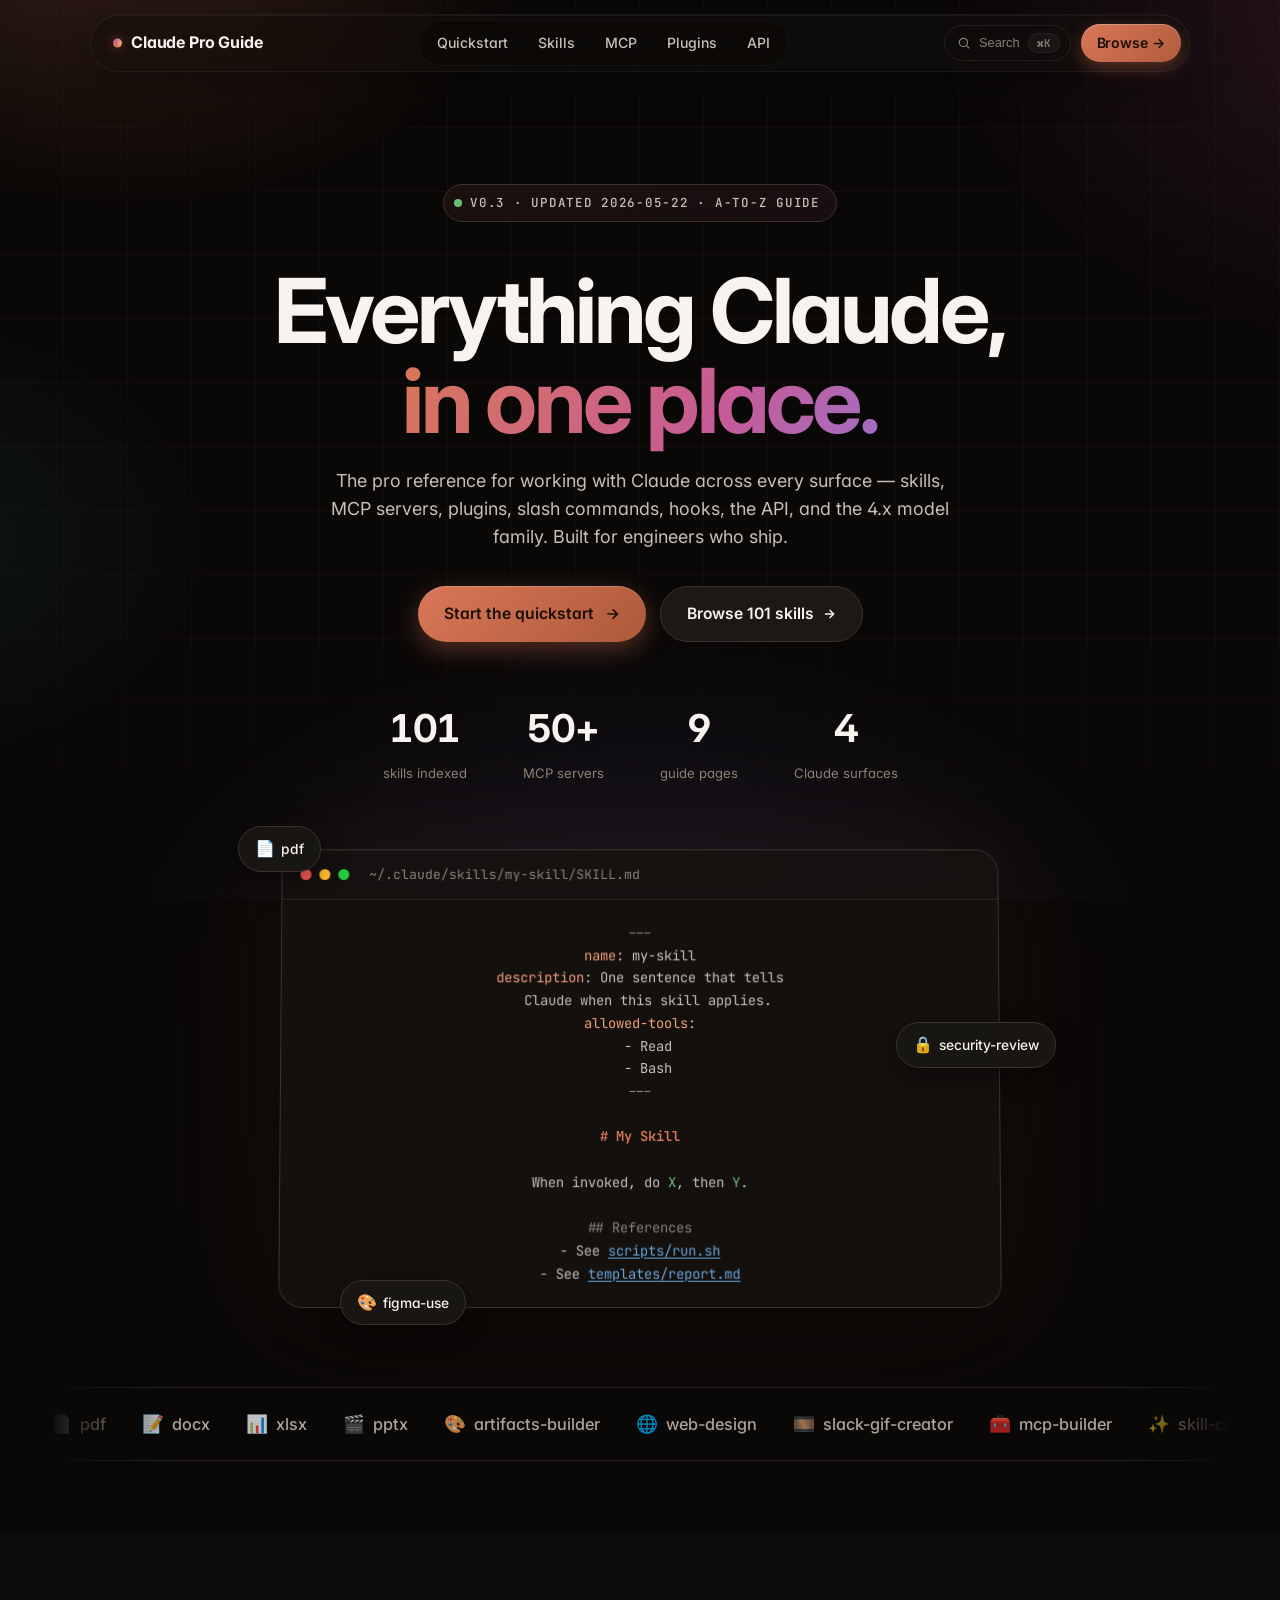
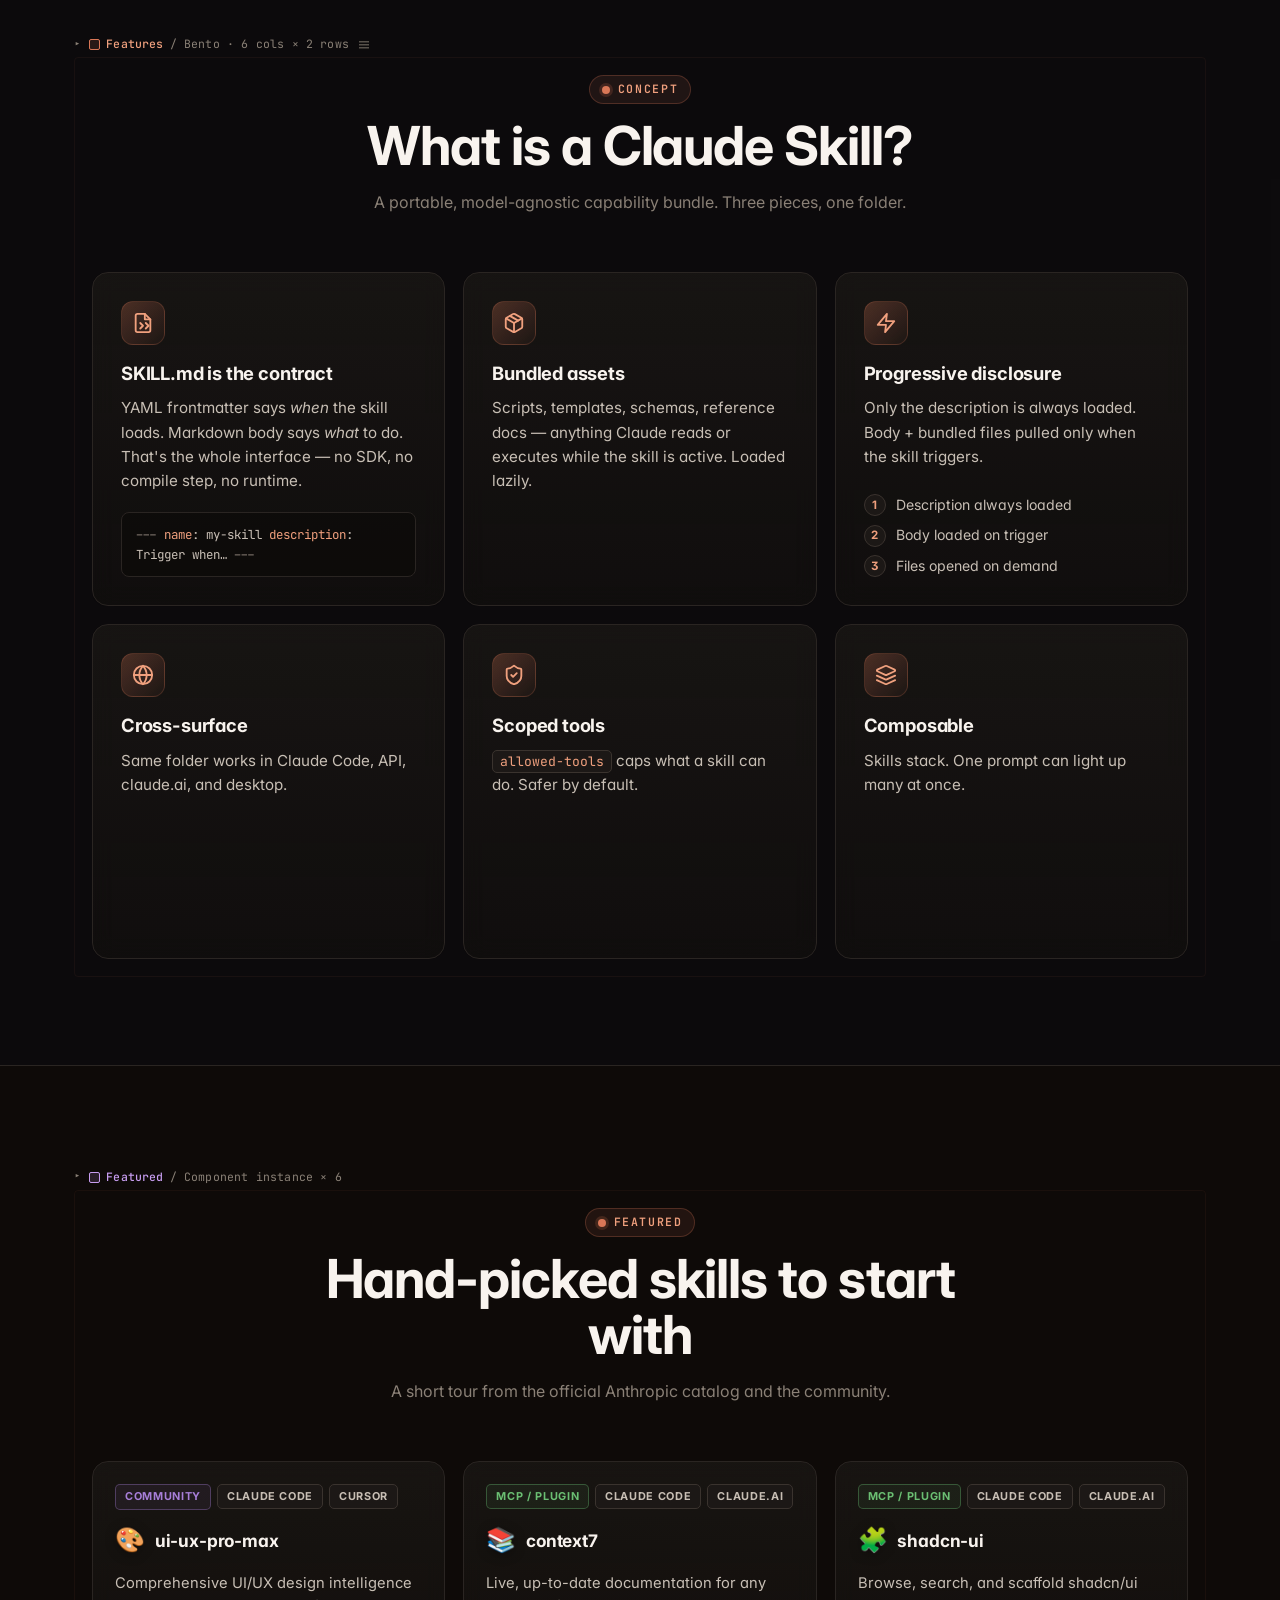
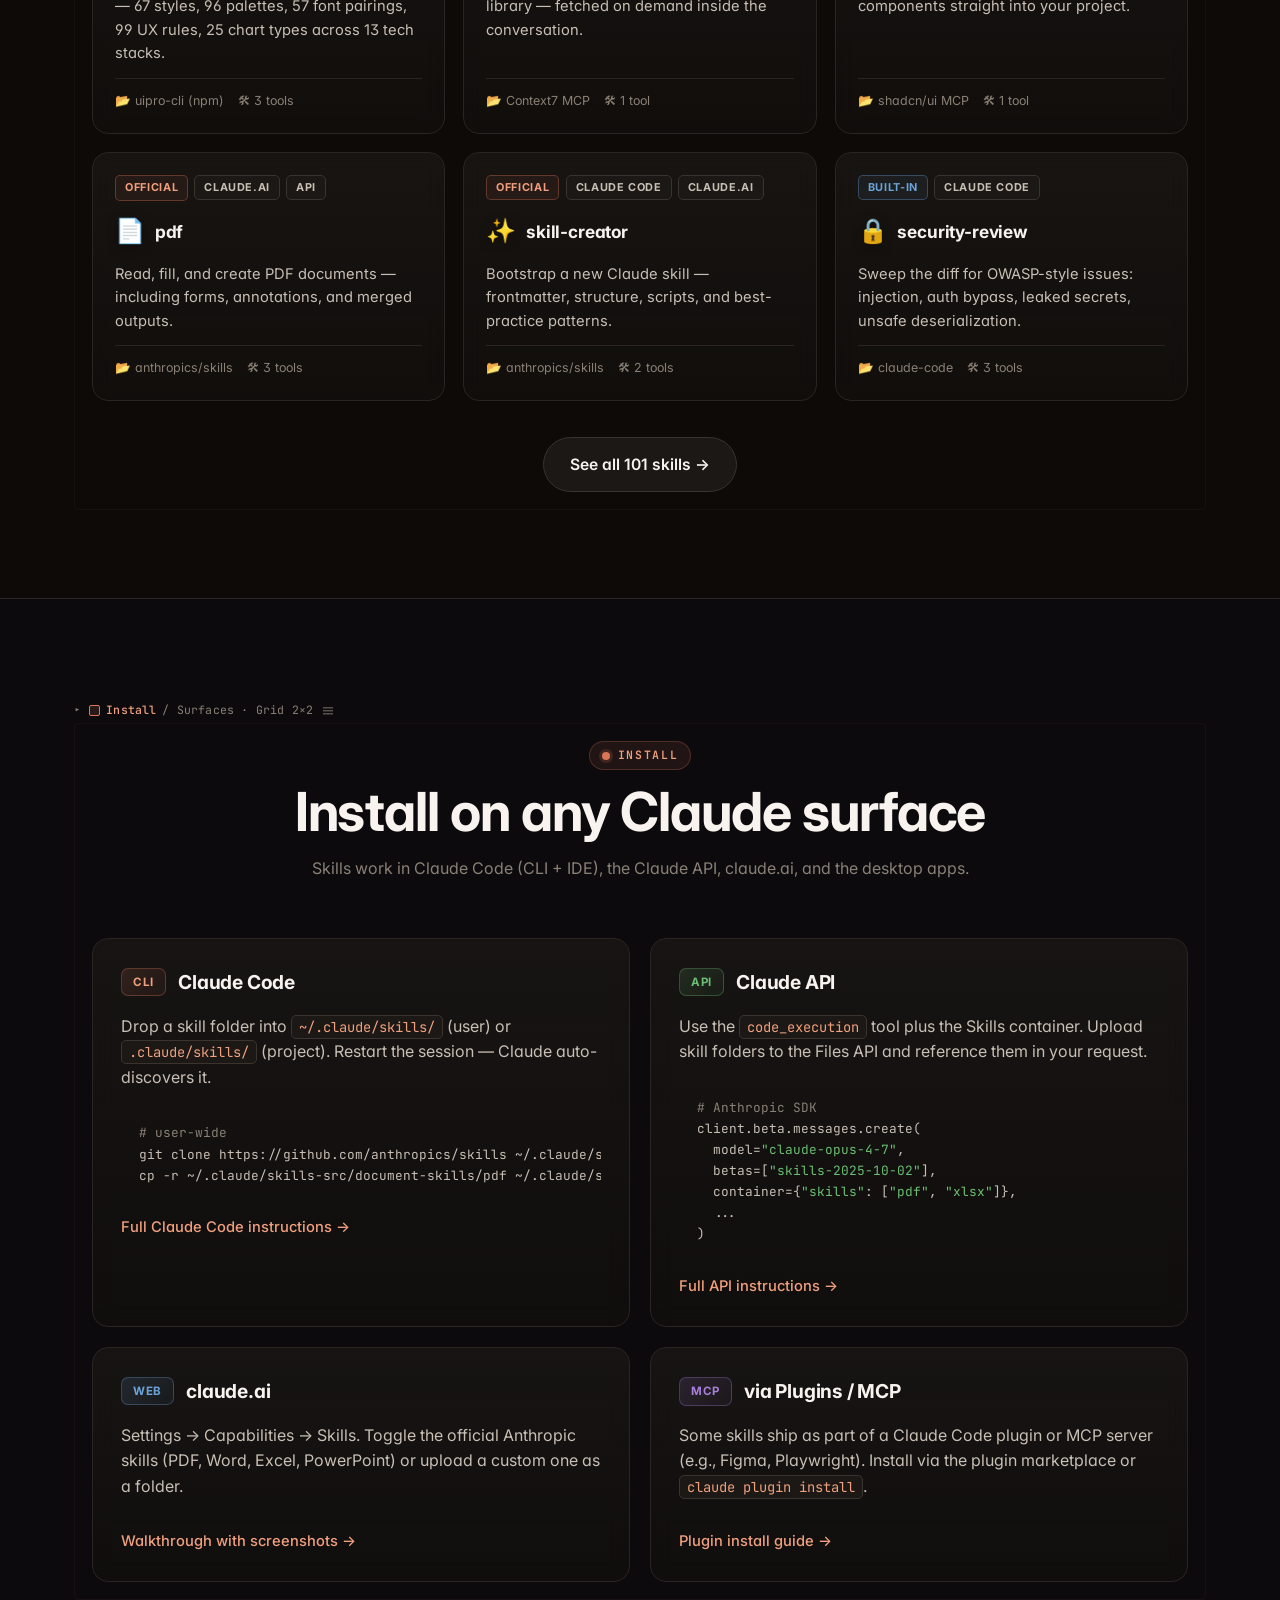
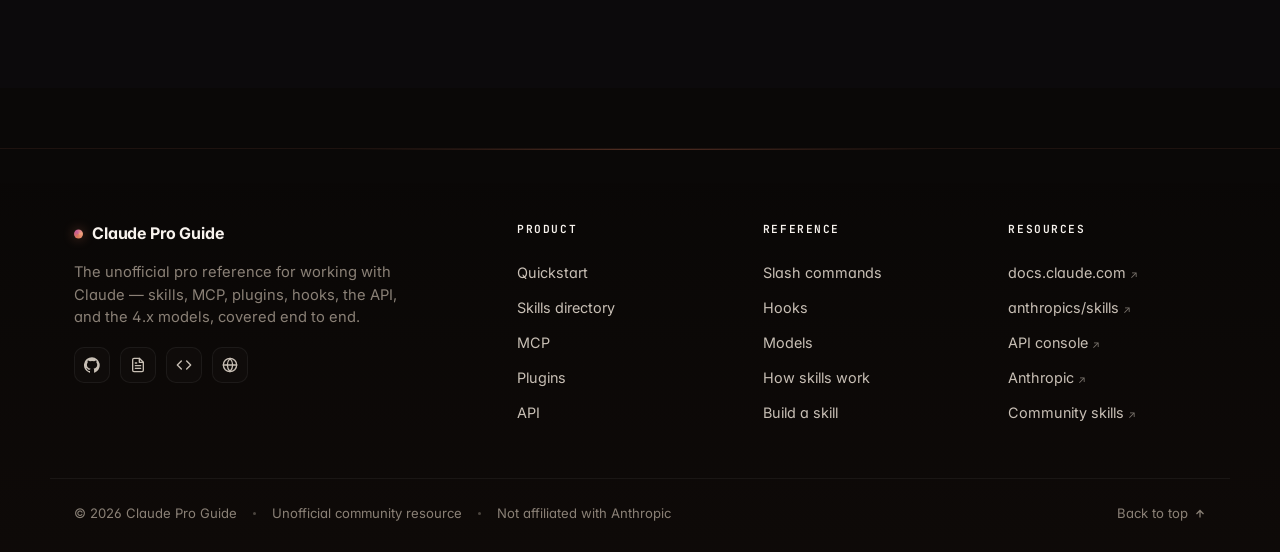
==== commit 3b4f30cb: "claude improvement" ====
--- a/index.html
+++ b/index.html
@@ -18,14 +18,14 @@
   <div class="container nav">
     <a href="index.html" class="brand">
       <!-- <span class="brand-mark">C</span> -->
-      <span class="brand-text">Skills Directory</span>
+      <span class="brand-text">Claude Pro Guide</span>
     </a>
     <nav class="nav-links">
-      <a href="index.html" class="active"><span>Home</span></a>
-      <a href="directory.html"><span>Directory</span></a>
-      <a href="install.html"><span>Install</span></a>
-      <a href="guide.html"><span>Guide</span></a>
-      <a href="create.html"><span>Build a Skill</span></a>
+      <a href="quickstart.html"><span>Quickstart</span></a>
+      <a href="directory.html"><span>Skills</span></a>
+      <a href="mcp.html"><span>MCP</span></a>
+      <a href="plugins.html"><span>Plugins</span></a>
+      <a href="api.html"><span>API</span></a>
     </nav>
     <div style="display:flex;align-items:center;gap:10px;">
       <button class="kbd-hint" data-palette-trigger aria-label="Search skills">
@@ -42,39 +42,43 @@
 <div class="mobile-drawer" id="mobile-drawer">
   <nav>
     <a href="index.html" class="active">Home</a>
-    <a href="directory.html">Directory</a>
-    <a href="install.html">Install</a>
-    <a href="guide.html">Guide</a>
-    <a href="create.html">Build a Skill</a>
+    <a href="quickstart.html">Quickstart</a>
+    <a href="directory.html">Skills</a>
+    <a href="mcp.html">MCP</a>
+    <a href="plugins.html">Plugins</a>
+    <a href="api.html">API</a>
+    <a href="commands.html">Commands</a>
+    <a href="hooks.html">Hooks</a>
+    <a href="models.html">Models</a>
   </nav>
 </div>
 
 <section class="hero" id="frame-hero">
   <div class="container">
     <div class="hero-center">
-      <span class="eyebrow reveal"><span class="pulse"></span> v0.2 · 91 skills indexed</span>
+      <span class="eyebrow reveal"><span class="pulse"></span> v0.3 · Updated 2026-05-22 · A-to-Z guide</span>
       <h1 class="reveal" data-delay="1">
-        The complete directory of<br />
-        <span class="grad">Claude Agent Skills.</span>
+        Everything Claude,<br />
+        <span class="grad">in one place.</span>
       </h1>
       <p class="lede reveal" data-delay="2">
-        Skills are folders of instructions and scripts that Claude loads on demand — to write Excel files, ship Figma designs, run a security review, or any workflow you teach it. Browse, install, and build them here.
+        The pro reference for working with Claude across every surface — skills, MCP servers, plugins, slash commands, hooks, the API, and the 4.x model family. Built for engineers who ship.
       </p>
       <div class="hero-cta reveal" data-delay="3">
-        <a class="btn-primary" href="directory.html">
-          Browse the directory
+        <a class="btn-primary" href="quickstart.html">
+          Start the quickstart
           <svg width="16" height="16" viewBox="0 0 24 24" fill="none" stroke="currentColor" stroke-width="2.5"><path d="M5 12h14M13 5l7 7-7 7"/></svg>
         </a>
-        <a class="btn-ghost" href="install.html">
-          Installation guide
+        <a class="btn-ghost" href="directory.html">
+          Browse 101 skills
           <svg width="14" height="14" viewBox="0 0 24 24" fill="none" stroke="currentColor" stroke-width="2.5"><path d="M5 12h14M13 5l7 7-7 7"/></svg>
         </a>
       </div>
       <div class="hero-stats reveal" data-delay="4">
-        <div><strong data-counter="91">0</strong><span>skills indexed</span></div>
-        <div><strong data-counter="5">0</strong><span>install methods</span></div>
+        <div><strong data-counter="101">0</strong><span>skills indexed</span></div>
+        <div><strong data-counter="50" data-suffix="+">0</strong><span>MCP servers</span></div>
+        <div><strong data-counter="9">0</strong><span>guide pages</span></div>
         <div><strong data-counter="4">0</strong><span>Claude surfaces</span></div>
-        <div><strong data-counter="100" data-suffix="%">0</strong><span>open spec</span></div>
       </div>
     </div>
 
@@ -206,7 +210,7 @@
       <p class="muted">A short tour from the official Anthropic catalog and the community.</p>
     </div>
     <div class="grid-cards" id="featured-cards"></div>
-    <div class="center"><a class="btn-ghost" href="directory.html">See all 91 skills →</a></div>
+    <div class="center"><a class="btn-ghost" href="directory.html">See all 101 skills →</a></div>
     </div>
   </div>
 </section>
@@ -263,33 +267,69 @@
 </section>
 
 <footer class="footer">
-  <div class="container footer-wrap">
-    <div>
-      <span class="brand-mark small">C</span>
-      <strong>Claude Skills Directory</strong>
-      <p class="muted small">Unofficial community resource. Not affiliated with Anthropic. All skill names and trademarks belong to their respective owners.</p>
-    </div>
-    <div class="footer-links">
-      <a href="directory.html">Directory</a>
-      <a href="install.html">Install</a>
-      <a href="guide.html">Guide</a>
-      <a href="create.html">Build a Skill</a>
-      <a href="https://github.com/anthropics/skills" target="_blank" rel="noopener">Anthropic/skills ↗</a>
-      <a href="https://docs.claude.com" target="_blank" rel="noopener">docs.claude.com ↗</a>
-    </div>
+  <div class="container footer-grid">
+    <div class="footer-brand">
+      <div class="footer-logo">
+        <strong>Claude Pro Guide</strong>
+      </div>
+      <p>The unofficial pro reference for working with Claude — skills, MCP, plugins, hooks, the API, and the 4.x models, covered end to end.</p>
+      <div class="footer-social">
+        <a href="https://github.com/anthropics/skills" target="_blank" rel="noopener" aria-label="anthropics/skills on GitHub">
+          <svg viewBox="0 0 24 24" fill="currentColor"><path d="M12 .3a12 12 0 0 0-3.8 23.4c.6.1.8-.3.8-.6v-2.2c-3.3.7-4-1.6-4-1.6-.6-1.4-1.4-1.8-1.4-1.8-1-.7.1-.7.1-.7 1.2 0 1.9 1.2 1.9 1.2 1 1.8 2.8 1.3 3.5 1 .1-.8.4-1.3.8-1.6-2.7-.3-5.5-1.3-5.5-6 0-1.2.5-2.3 1.3-3.1-.2-.4-.6-1.6 0-3.2 0 0 1-.3 3.4 1.2a11.5 11.5 0 0 1 6 0c2.3-1.5 3.3-1.2 3.3-1.2.7 1.6.2 2.8.1 3.2.8.8 1.3 1.9 1.3 3.1 0 4.6-2.8 5.7-5.5 6 .5.4.8 1.1.8 2.2v3.3c0 .3.2.7.8.6A12 12 0 0 0 12 .3"/></svg>
+        </a>
+        <a href="https://docs.claude.com" target="_blank" rel="noopener" aria-label="Claude documentation">
+          <svg viewBox="0 0 24 24" fill="none" stroke="currentColor" stroke-width="2" stroke-linecap="round" stroke-linejoin="round"><path d="M14 2H6a2 2 0 0 0-2 2v16a2 2 0 0 0 2 2h12a2 2 0 0 0 2-2V8z"/><polyline points="14 2 14 8 20 8"/><line x1="16" y1="13" x2="8" y2="13"/><line x1="16" y1="17" x2="8" y2="17"/><line x1="10" y1="9" x2="8" y2="9"/></svg>
+        </a>
+        <a href="https://console.anthropic.com" target="_blank" rel="noopener" aria-label="Anthropic API console">
+          <svg viewBox="0 0 24 24" fill="none" stroke="currentColor" stroke-width="2" stroke-linecap="round" stroke-linejoin="round"><polyline points="16 18 22 12 16 6"/><polyline points="8 6 2 12 8 18"/></svg>
+        </a>
+        <a href="https://www.anthropic.com" target="_blank" rel="noopener" aria-label="Anthropic">
+          <svg viewBox="0 0 24 24" fill="none" stroke="currentColor" stroke-width="2" stroke-linecap="round" stroke-linejoin="round"><circle cx="12" cy="12" r="10"/><line x1="2" y1="12" x2="22" y2="12"/><path d="M12 2a15.3 15.3 0 0 1 4 10 15.3 15.3 0 0 1-4 10 15.3 15.3 0 0 1-4-10 15.3 15.3 0 0 1 4-10z"/></svg>
+        </a>
+      </div>
+    </div>
+
+    <div class="footer-col">
+      <h4>Product</h4>
+      <a href="quickstart.html">Quickstart</a>
+      <a href="directory.html">Skills directory</a>
+      <a href="mcp.html">MCP</a>
+      <a href="plugins.html">Plugins</a>
+      <a href="api.html">API</a>
+    </div>
+
+    <div class="footer-col">
+      <h4>Reference</h4>
+      <a href="commands.html">Slash commands</a>
+      <a href="hooks.html">Hooks</a>
+      <a href="models.html">Models</a>
+      <a href="guide.html">How skills work</a>
+      <a href="create.html">Build a skill</a>
+    </div>
+
+    <div class="footer-col">
+      <h4>Resources</h4>
+      <a href="https://docs.claude.com" target="_blank" rel="noopener">docs.claude.com<span class="ext">↗</span></a>
+      <a href="https://github.com/anthropics/skills" target="_blank" rel="noopener">anthropics/skills<span class="ext">↗</span></a>
+      <a href="https://console.anthropic.com" target="_blank" rel="noopener">API console<span class="ext">↗</span></a>
+      <a href="https://www.anthropic.com" target="_blank" rel="noopener">Anthropic<span class="ext">↗</span></a>
+      <a href="https://github.com/topics/claude-skills" target="_blank" rel="noopener">Community skills<span class="ext">↗</span></a>
+    </div>
+  </div>
+
+  <div class="container footer-bottom">
+    <div class="footer-meta">
+      <span>© 2026 Claude Pro Guide</span>
+      <span class="sep"></span>
+      <span>Unofficial community resource</span>
+      <span class="sep"></span>
+      <span>Not affiliated with Anthropic</span>
+    </div>
+    <a class="footer-back-top" href="#top">Back to top
+      <svg width="12" height="12" viewBox="0 0 24 24" fill="none" stroke="currentColor" stroke-width="2.5"><path d="M12 19V5M5 12l7-7 7 7"/></svg>
+    </a>
   </div>
 </footer>
-
-<aside class="layers-panel" id="layers-panel" aria-label="Frame navigator">
-  <div class="layers-head">
-    <span class="lh-icon">
-      <svg width="14" height="14" viewBox="0 0 24 24" fill="none" stroke="currentColor" stroke-width="2" stroke-linecap="round" stroke-linejoin="round"><path d="m12.83 2.18a2 2 0 0 0-1.66 0L2.6 6.08a1 1 0 0 0 0 1.83l8.58 3.91a2 2 0 0 0 1.66 0l8.58-3.91a1 1 0 0 0 0-1.83Z"/><path d="m22 17.65-9.17 4.16a2 2 0 0 1-1.66 0L2 17.65"/><path d="m22 12.65-9.17 4.16a2 2 0 0 1-1.66 0L2 12.65"/></svg>
-    </span>
-    <span class="lh-title">Layers</span>
-    <span class="lh-toggle">−</span>
-  </div>
-  <ul class="layers-list"></ul>
-</aside>
 
 <button class="fab" id="fab" aria-label="Back to top">
   <svg width="18" height="18" viewBox="0 0 24 24" fill="none" stroke="currentColor" stroke-width="2.5"><path d="M12 19V5M5 12l7-7 7 7"/></svg>
@@ -300,7 +340,7 @@
     <div class="palette-search">
       <svg width="18" height="18" viewBox="0 0 24 24" fill="none" stroke="currentColor" stroke-width="2"><circle cx="11" cy="11" r="7"/><path d="m21 21-4.3-4.3"/></svg>
       <label for="palette-input" class="sr-only">Search skills</label>
-      <input id="palette-input" type="text" placeholder="Search 91 skills — name, trigger, description…" aria-label="Search skills" autocomplete="off" />
+      <input id="palette-input" type="text" placeholder="Search 101 skills — name, trigger, description…" aria-label="Search skills" autocomplete="off" />
       <span class="esc">esc</span>
     </div>
     <div class="palette-results" id="palette-results"></div>
--- a/styles.css
+++ b/styles.css
@@ -1439,8 +1439,131 @@
 /* Directory head */
 .directory-head h1 { font-size: clamp(2.2rem, 4.8vw, 3.8rem); }
 
-/* Footer: softer */
-.footer { border-top: 1px solid rgba(217,119,87,.06); background: var(--framer-tint-warm); }
+/* ============================================================
+   Footer — multi-column with brand, sitemap, resources, bottom bar
+   ============================================================ */
+.footer {
+  border-top: 1px solid rgba(217,119,87,.08);
+  background: linear-gradient(180deg, transparent 0%, var(--framer-tint-warm) 100%);
+  padding: 72px 0 28px;
+  margin-top: 60px;
+  position: relative;
+}
+.footer::before {
+  content: "";
+  position: absolute; top: 0; left: 50%;
+  transform: translateX(-50%);
+  width: 60%; max-width: 600px; height: 1px;
+  background: linear-gradient(90deg, transparent, rgba(217,119,87,.35), transparent);
+}
+
+.footer-grid {
+  display: grid;
+  grid-template-columns: 2fr 1fr 1fr 1fr;
+  gap: 48px;
+  padding-bottom: 48px;
+  align-items: start;
+}
+
+.footer-brand .footer-logo {
+  display: inline-flex; align-items: center; gap: 11px;
+  margin-bottom: 14px;
+  padding-left: 18px; position: relative;
+}
+.footer-brand .footer-logo::before {
+  content: ""; position: absolute; left: 0; top: 50%;
+  transform: translateY(-50%);
+  width: 9px; height: 9px; border-radius: 50%;
+  background: conic-gradient(from 200deg at 50% 50%, var(--accent), var(--aurora-2), var(--accent-2), var(--accent));
+  box-shadow: 0 0 12px rgba(217,119,87,.45);
+}
+.footer-brand .footer-logo strong {
+  font-size: 1rem; letter-spacing: -.01em; color: var(--text);
+}
+.footer-brand p {
+  font-size: .92rem; max-width: 38ch;
+  color: var(--muted); line-height: 1.55;
+  margin: 0 0 18px;
+}
+.footer-social {
+  display: flex; gap: 10px;
+}
+.footer-social a {
+  width: 36px; height: 36px; border-radius: 10px;
+  border: 1px solid rgba(255,255,255,.06);
+  background: rgba(20,17,15,.5);
+  display: inline-flex; align-items: center; justify-content: center;
+  color: var(--text-2);
+  transition: color .15s var(--easing), border-color .15s var(--easing), transform .15s var(--easing);
+}
+.footer-social a:hover {
+  color: var(--accent-2);
+  border-color: rgba(217,119,87,.4);
+  transform: translateY(-1px);
+}
+.footer-social svg { width: 16px; height: 16px; }
+
+.footer-col h4 {
+  font-family: 'JetBrains Mono', monospace;
+  font-size: .7rem;
+  text-transform: uppercase;
+  letter-spacing: .14em;
+  color: var(--text);
+  margin: 0 0 16px;
+  font-weight: 600;
+}
+.footer-col a {
+  display: block;
+  color: var(--text-2);
+  font-size: .9rem;
+  padding: 6px 0;
+  transition: color .15s var(--easing), padding-left .15s var(--easing);
+  text-decoration: none;
+}
+.footer-col a:hover {
+  color: var(--accent-2);
+  padding-left: 4px;
+}
+.footer-col a .ext {
+  font-size: .7em; opacity: .6;
+  margin-left: 4px;
+}
+
+.footer-bottom {
+  display: flex;
+  justify-content: space-between;
+  align-items: center;
+  gap: 16px;
+  border-top: 1px solid rgba(255,255,255,.05);
+  padding-top: 24px;
+  font-size: .82rem;
+  color: var(--muted);
+  flex-wrap: wrap;
+}
+.footer-bottom .footer-meta {
+  display: flex; align-items: center; gap: 16px;
+}
+.footer-bottom .footer-meta .sep {
+  width: 3px; height: 3px; border-radius: 50%;
+  background: var(--muted); opacity: .5;
+}
+.footer-back-top {
+  color: var(--muted);
+  font-size: .82rem;
+  display: inline-flex; align-items: center; gap: 6px;
+  transition: color .15s var(--easing), gap .15s var(--easing);
+}
+.footer-back-top:hover { color: var(--accent-2); gap: 10px; }
+
+@media (max-width: 880px) {
+  .footer-grid { grid-template-columns: 1fr 1fr; gap: 36px; }
+  .footer-brand { grid-column: span 2; }
+}
+@media (max-width: 520px) {
+  .footer-grid { grid-template-columns: 1fr; gap: 32px; }
+  .footer-brand { grid-column: span 1; }
+  .footer-bottom { flex-direction: column; align-items: flex-start; gap: 12px; }
+}
 
 /* Search bar pill */
 .search-bar { border-radius: var(--framer-radius-pill); padding-right: 6px; }
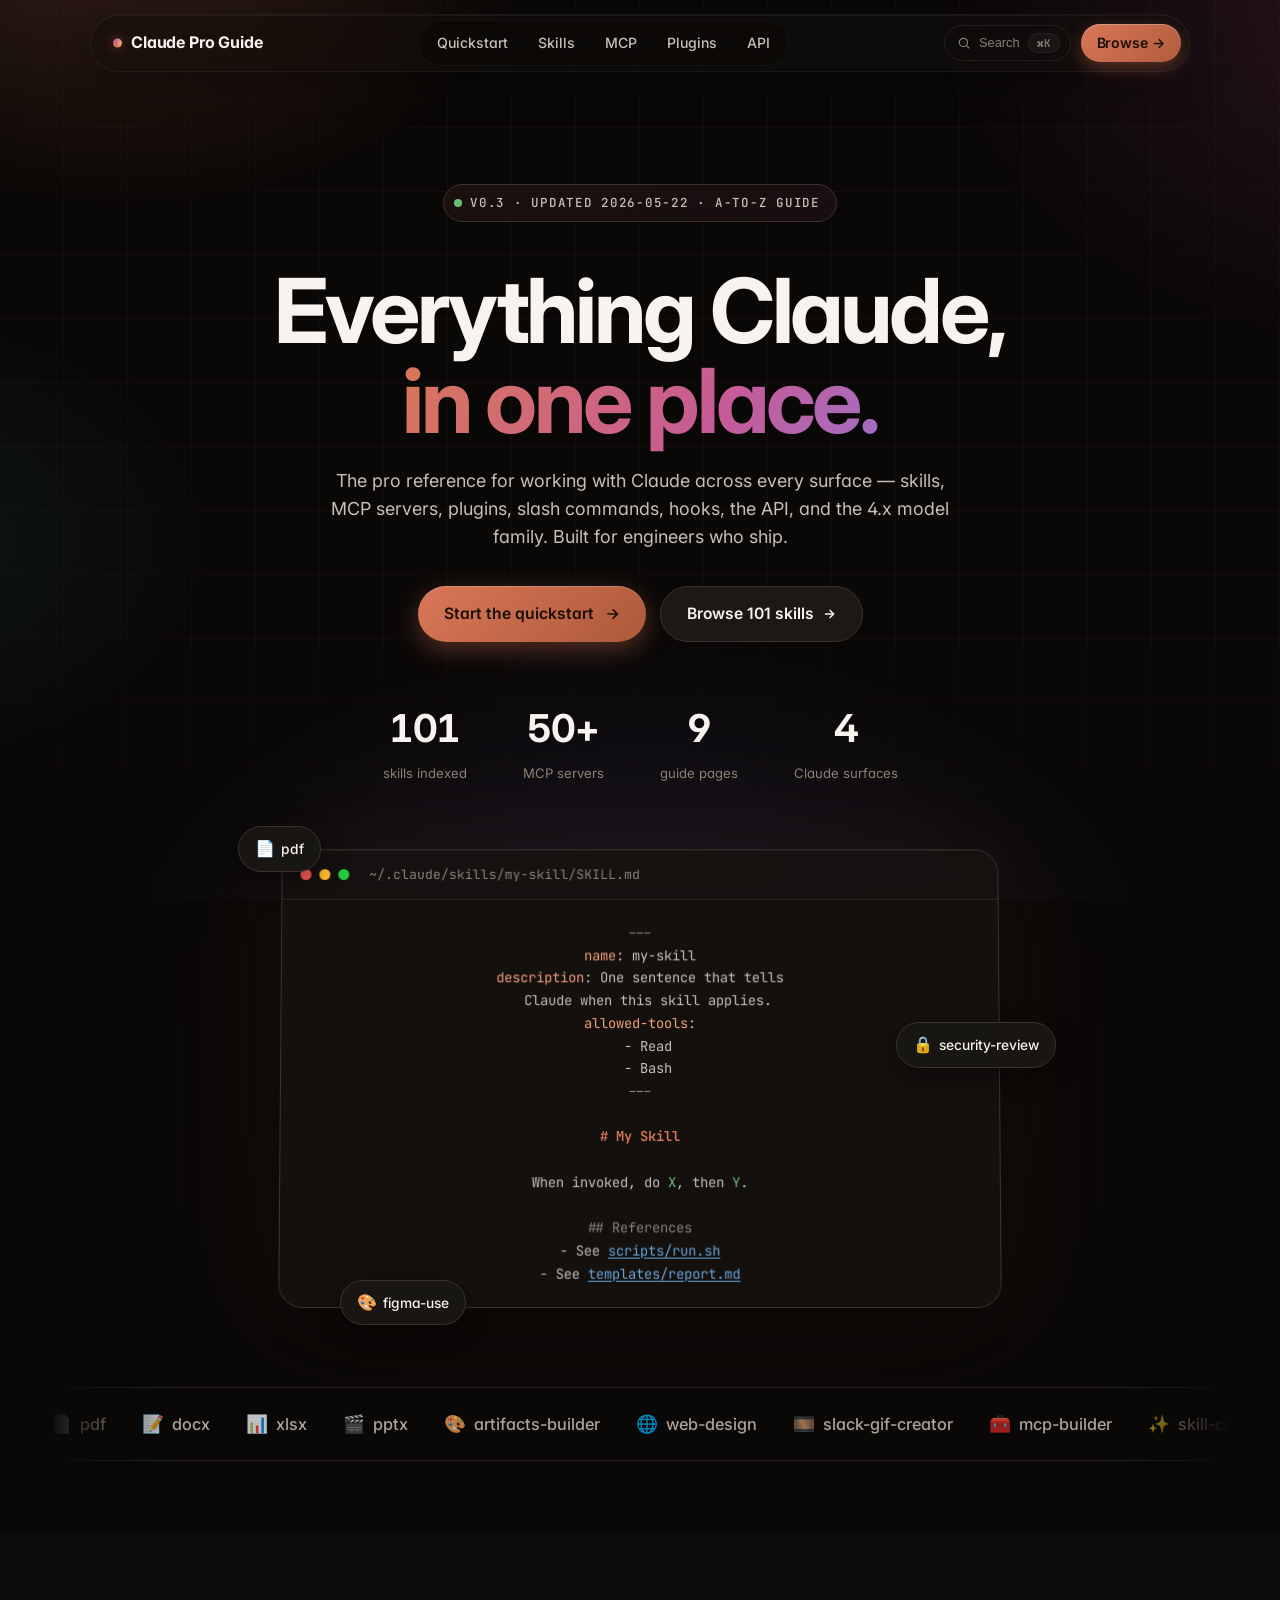
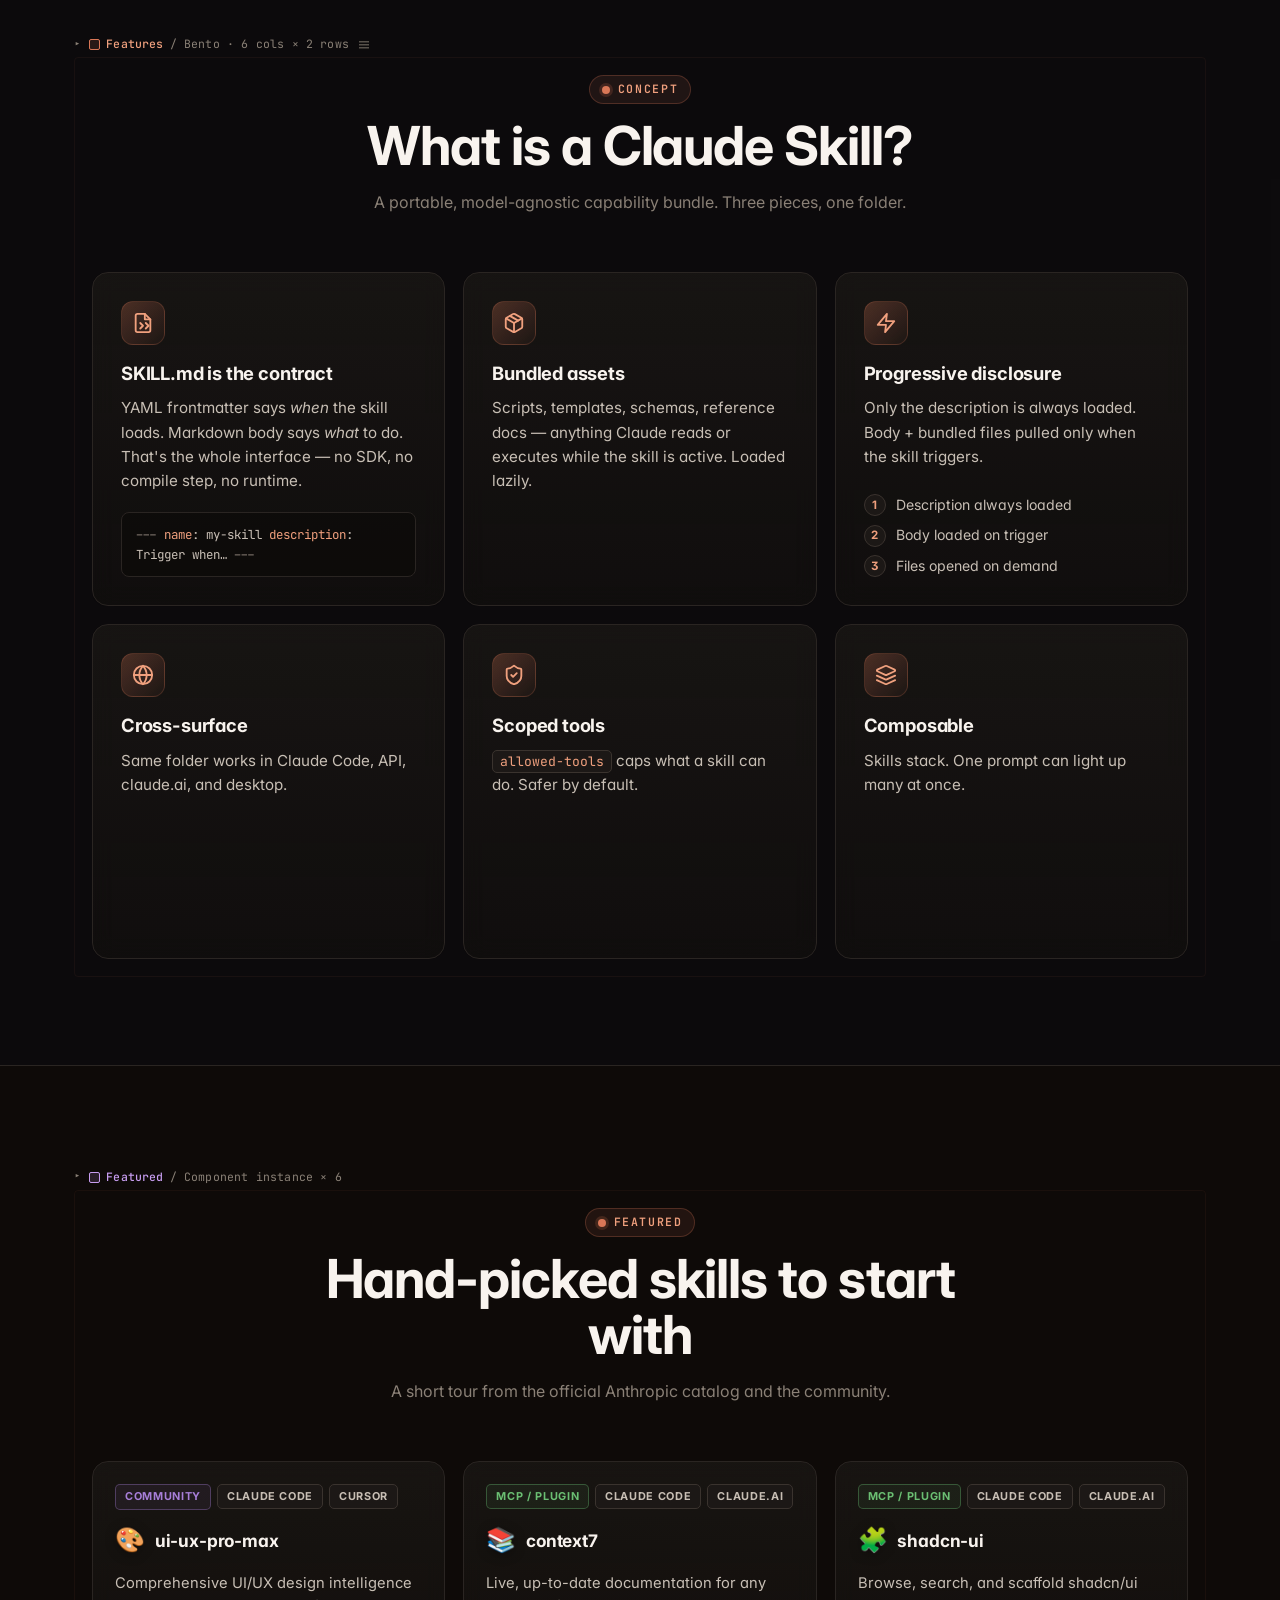
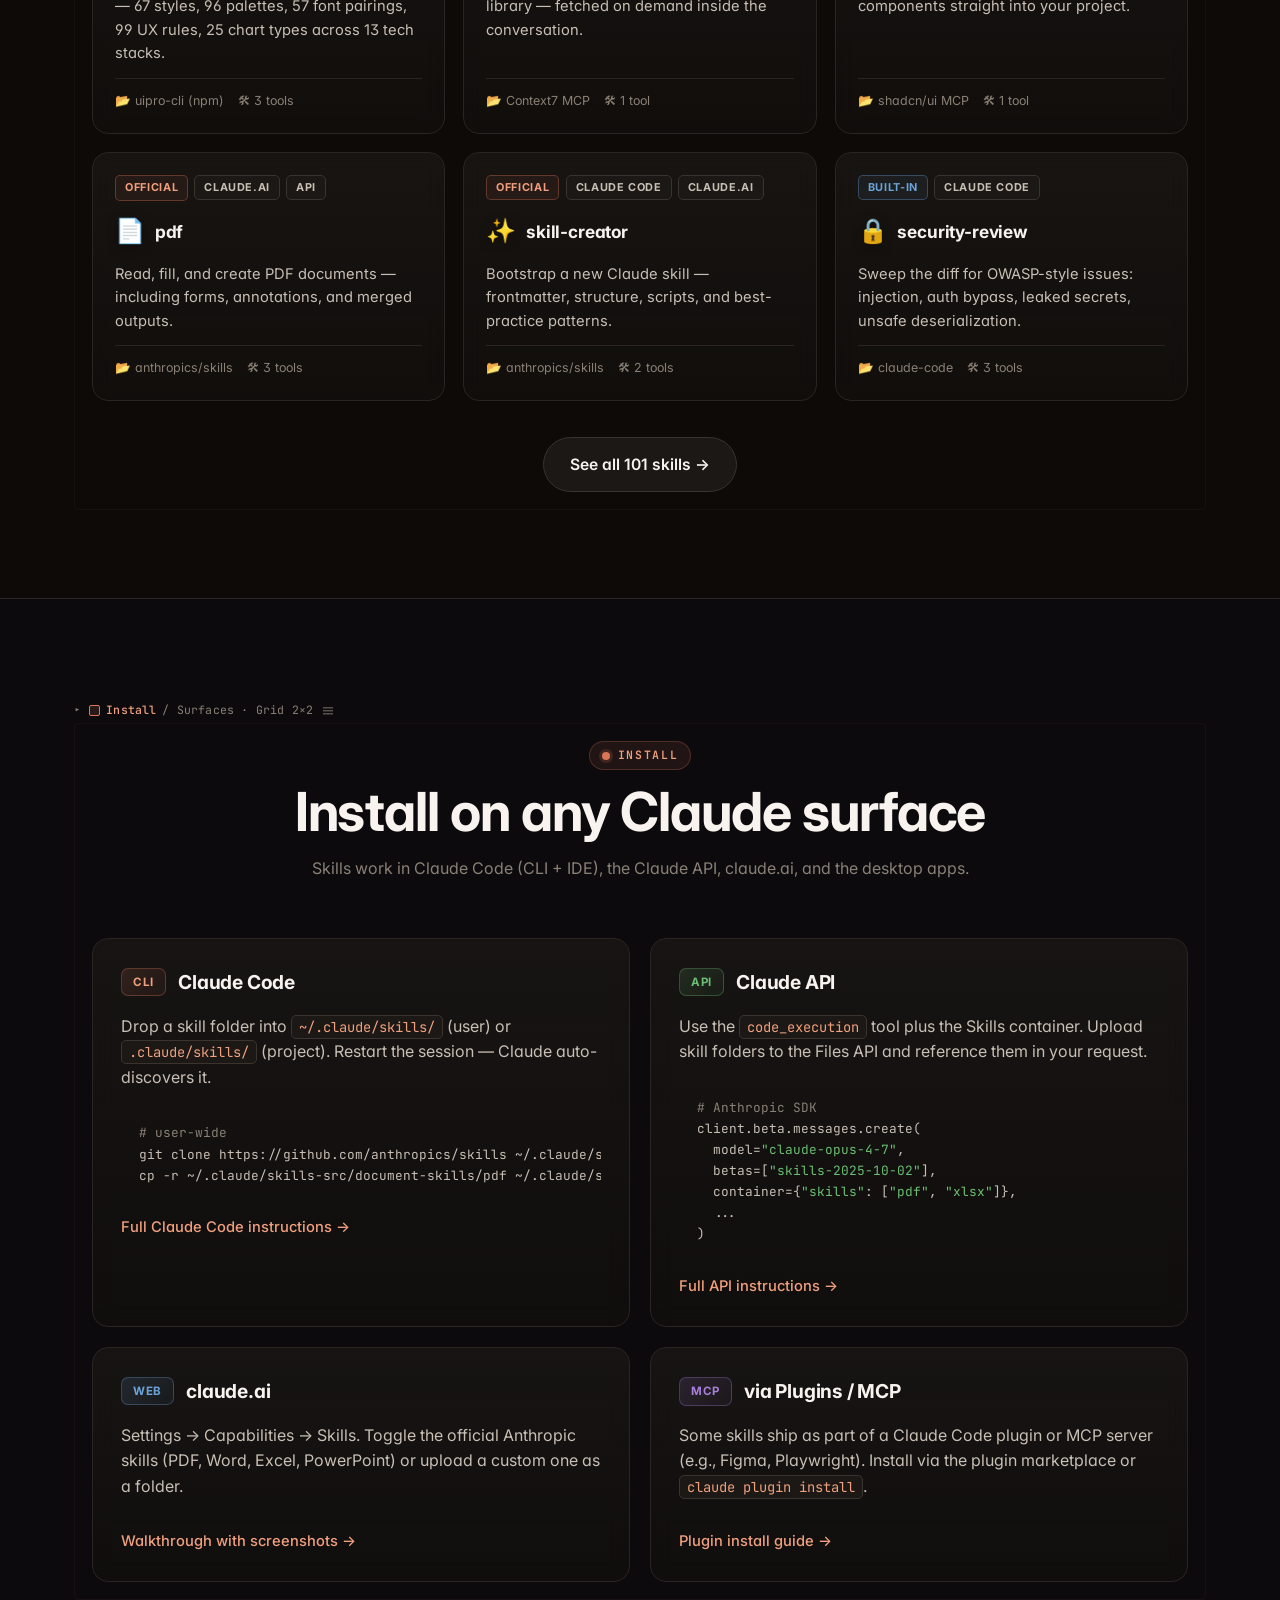
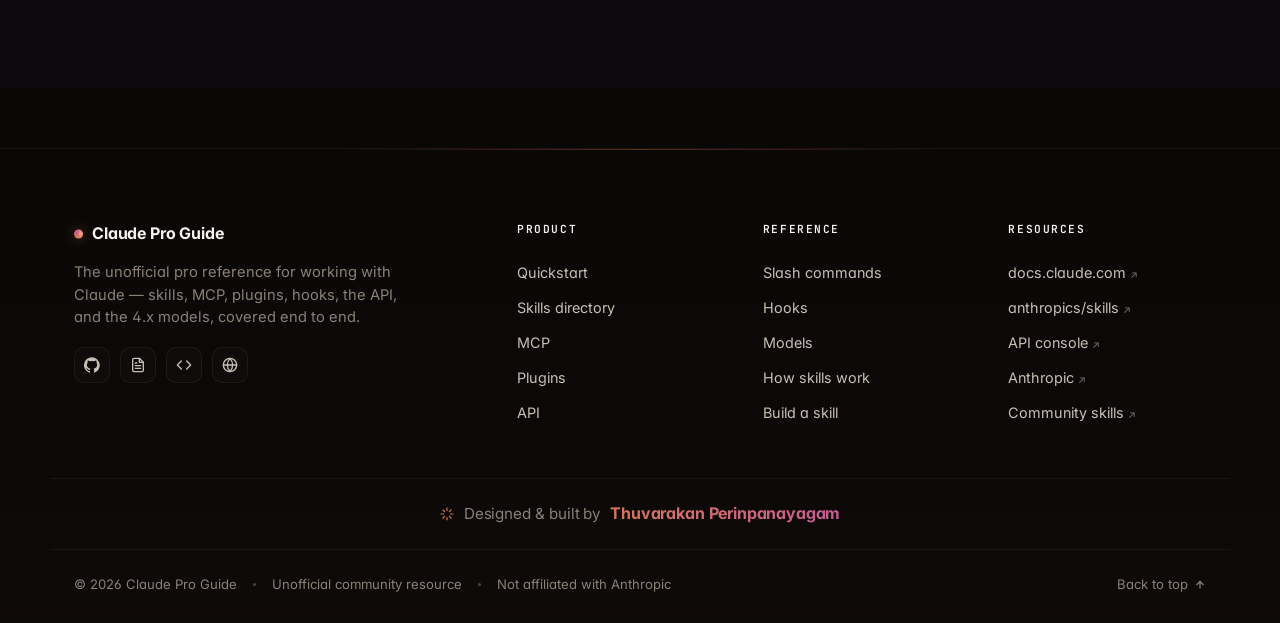
==== commit 4fbb36b6: "build by vommit" ====
--- a/index.html
+++ b/index.html
@@ -317,6 +317,12 @@
     </div>
   </div>
 
+  <div class="container footer-credit-line">
+    <svg class="credit-spark" viewBox="0 0 24 24" fill="none" stroke="currentColor" stroke-width="2" stroke-linecap="round" stroke-linejoin="round"><path d="M12 2v4M12 18v4M4.93 4.93l2.83 2.83M16.24 16.24l2.83 2.83M2 12h4M18 12h4M4.93 19.07l2.83-2.83M16.24 7.76l2.83-2.83"/></svg>
+    <span>Designed &amp; built by</span>
+    <span class="credit-name">Thuvarakan Perinpanayagam</span>
+  </div>
+
   <div class="container footer-bottom">
     <div class="footer-meta">
       <span>© 2026 Claude Pro Guide</span>
--- a/styles.css
+++ b/styles.css
@@ -1529,6 +1529,32 @@
   margin-left: 4px;
 }
 
+/* Designer credit line — author callout */
+.footer-credit-line {
+  display: flex; align-items: center; justify-content: center;
+  gap: 10px;
+  padding: 22px 0;
+  border-top: 1px solid rgba(255,255,255,.05);
+  font-size: .95rem;
+  color: var(--muted);
+  letter-spacing: -.005em;
+}
+.footer-credit-line .credit-spark {
+  width: 14px; height: 14px;
+  color: var(--accent);
+  flex-shrink: 0;
+}
+.footer-credit-line .credit-name {
+  background: linear-gradient(120deg, var(--accent) 0%, var(--aurora-2) 50%, var(--aurora-3) 100%);
+  background-size: 200% auto;
+  -webkit-background-clip: text; background-clip: text; color: transparent;
+  font-weight: 700;
+  letter-spacing: -.01em;
+  font-size: 1rem;
+  animation: gradient-shift 8s ease-in-out infinite;
+  white-space: nowrap;
+}
+
 .footer-bottom {
   display: flex;
   justify-content: space-between;
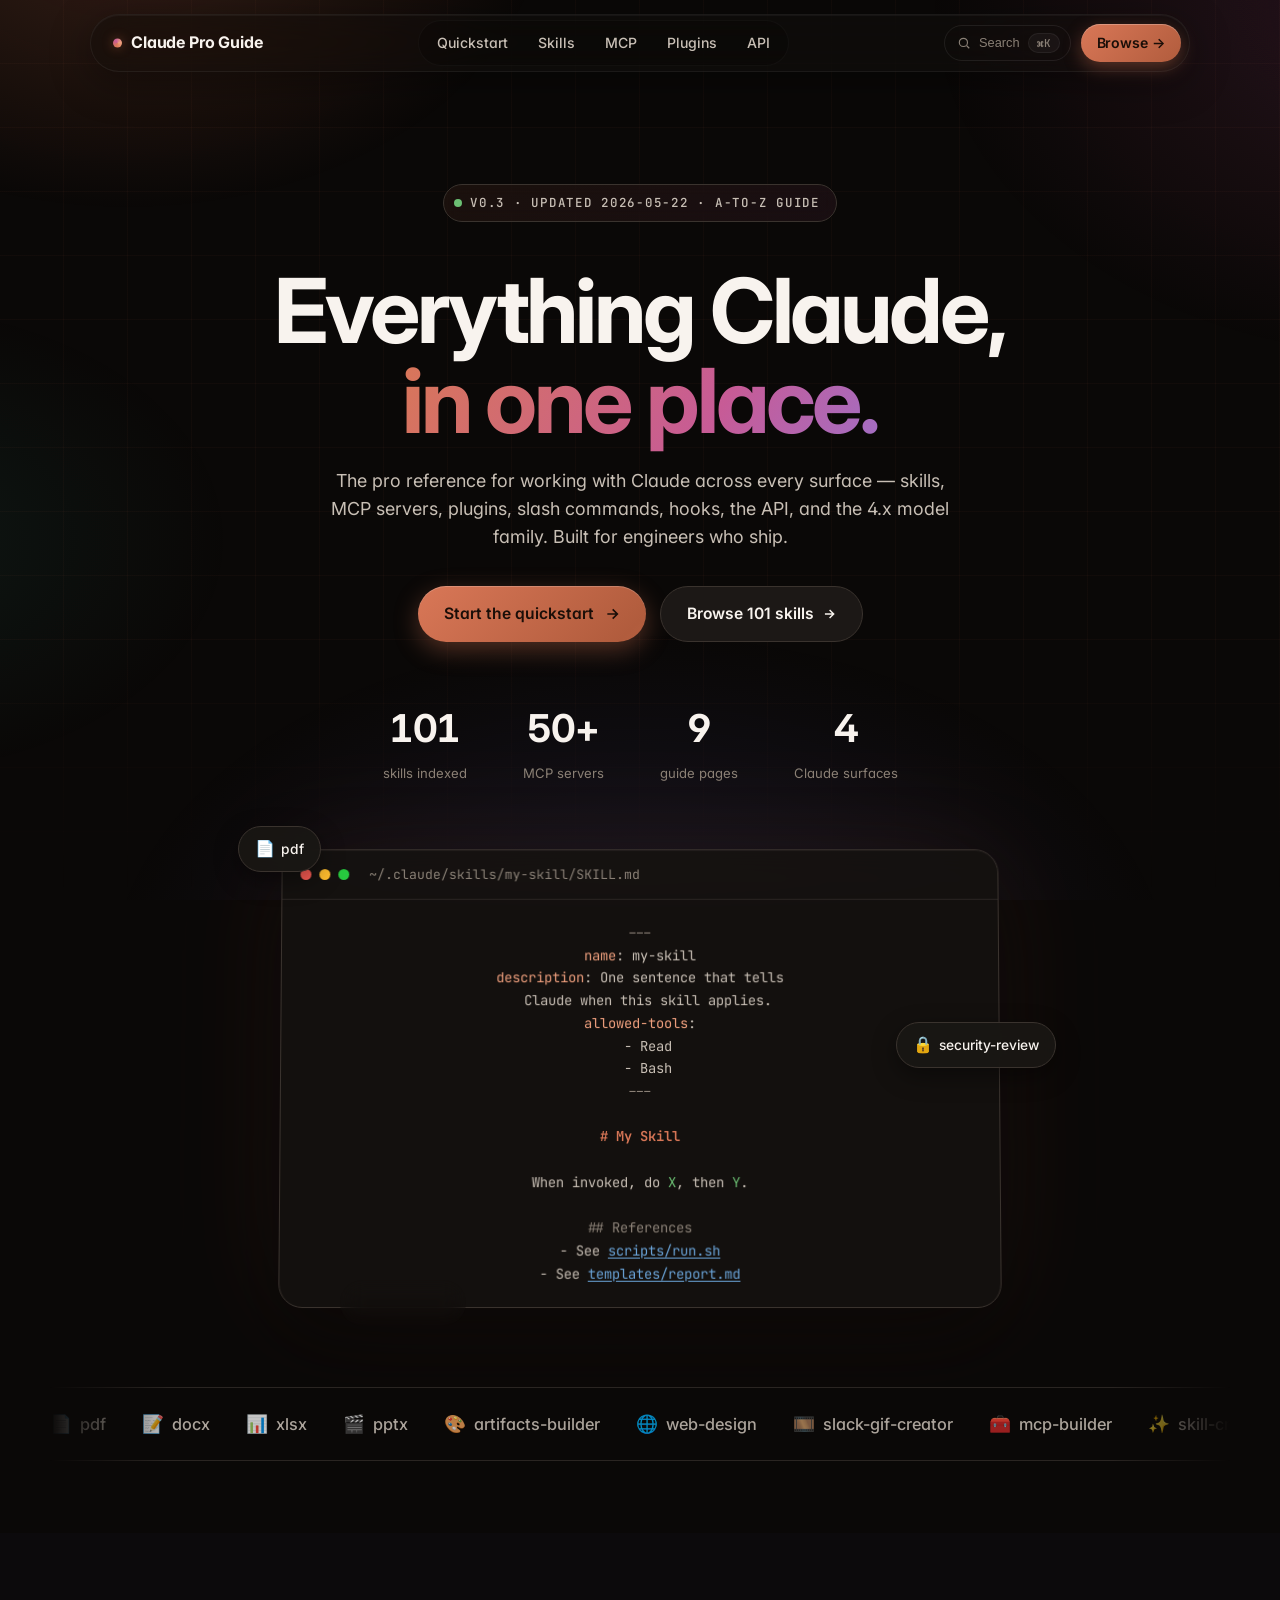
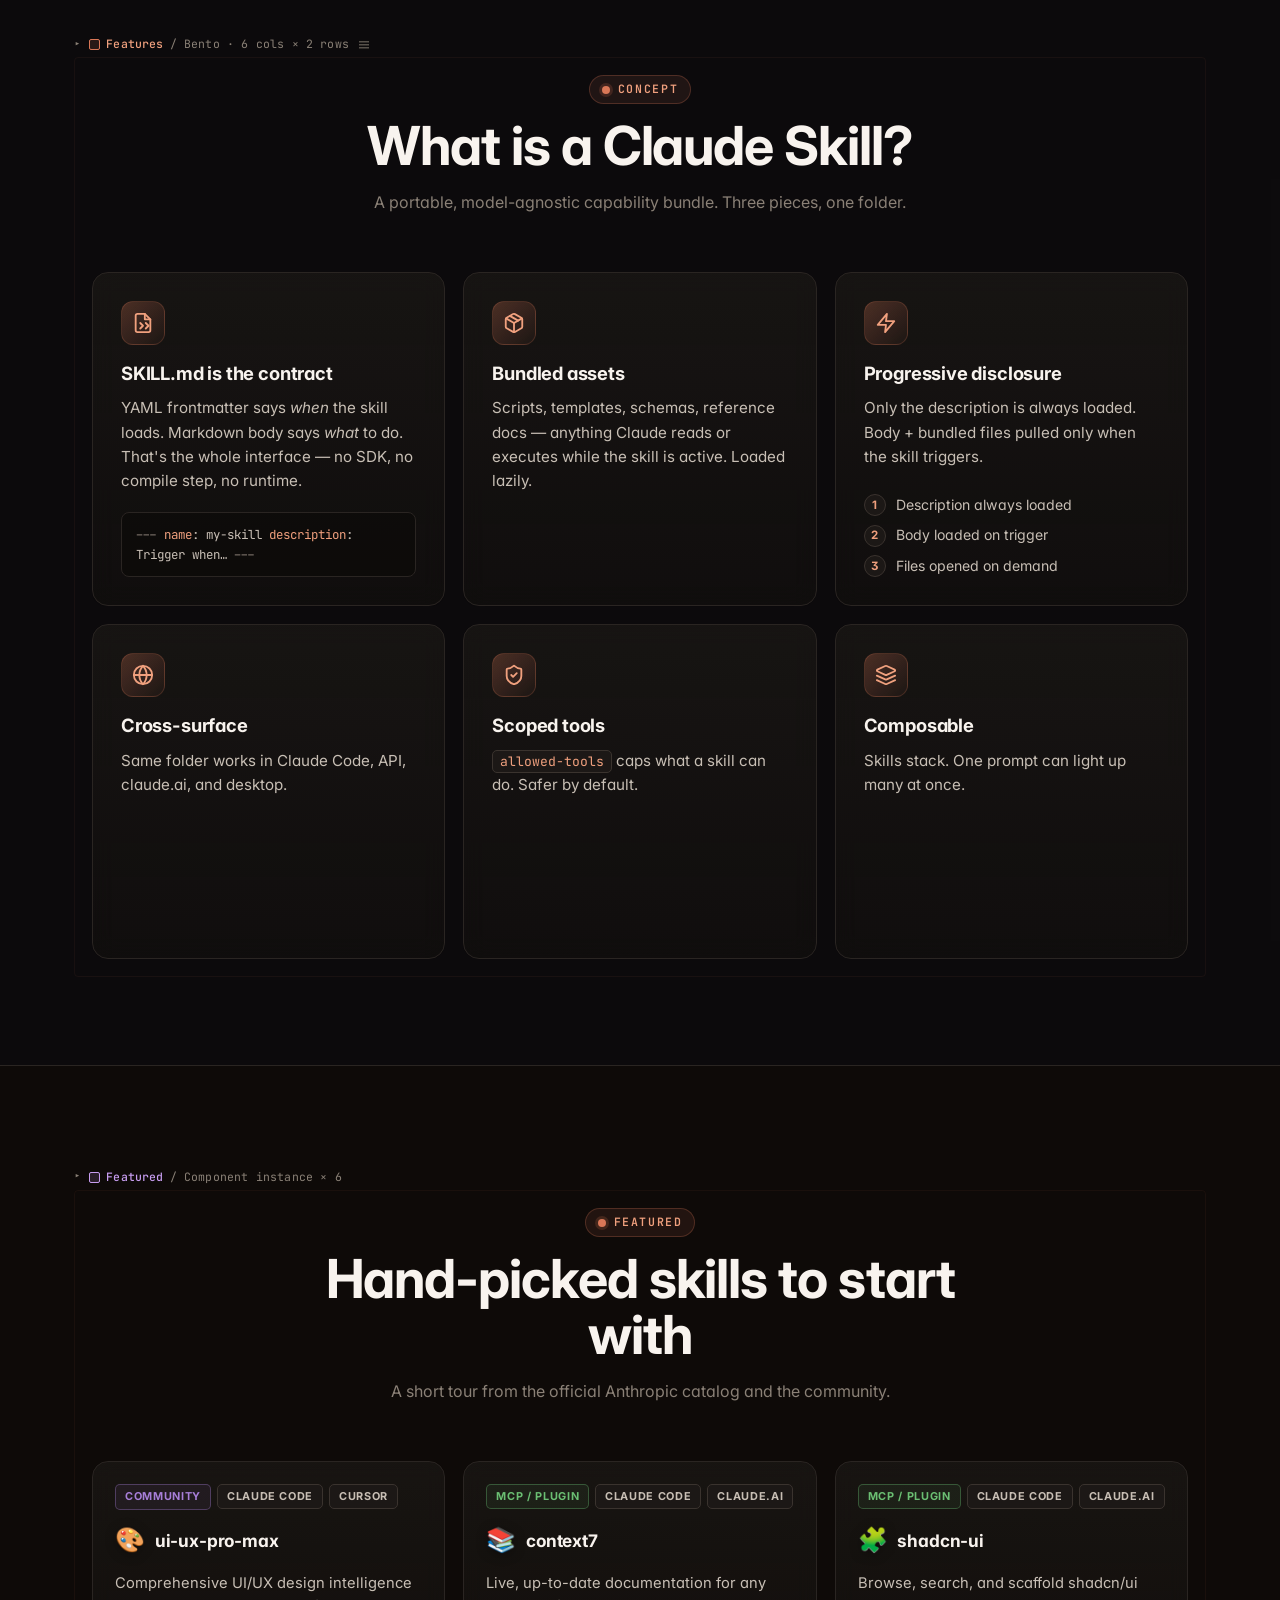
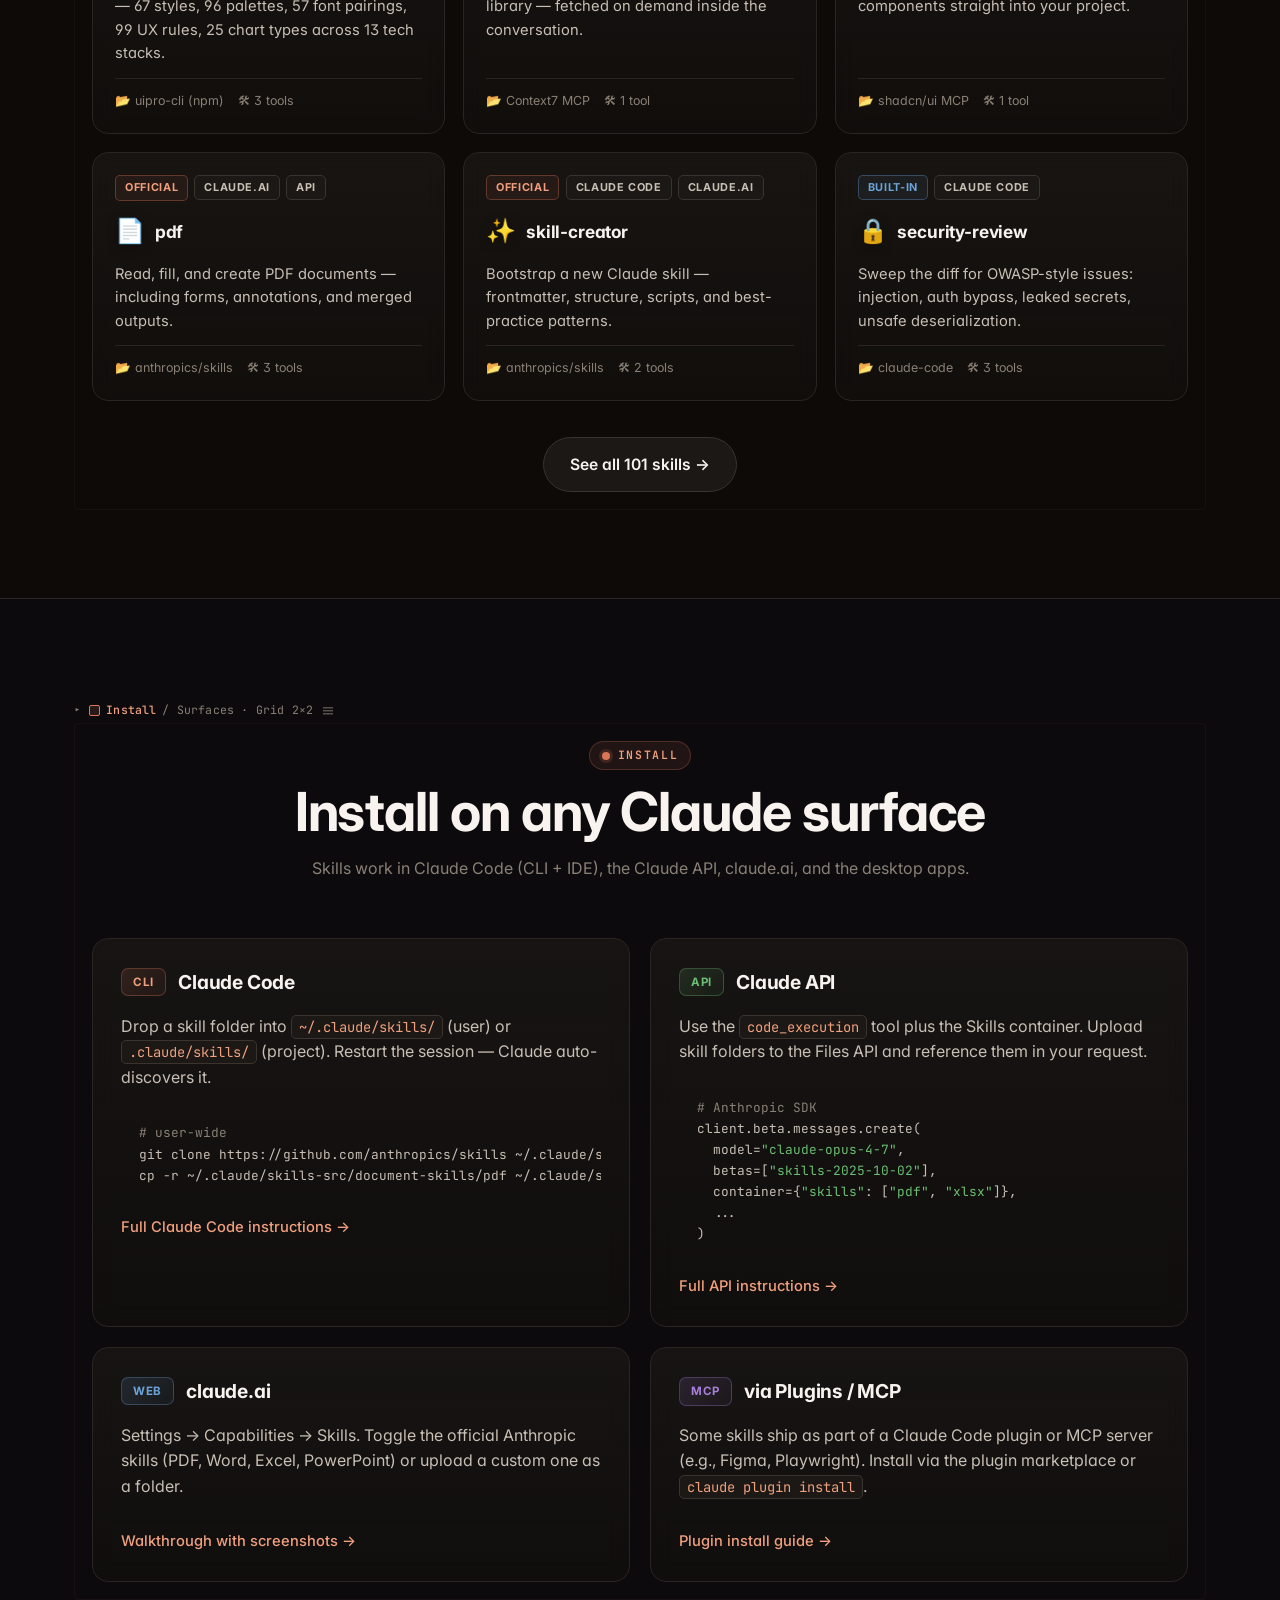
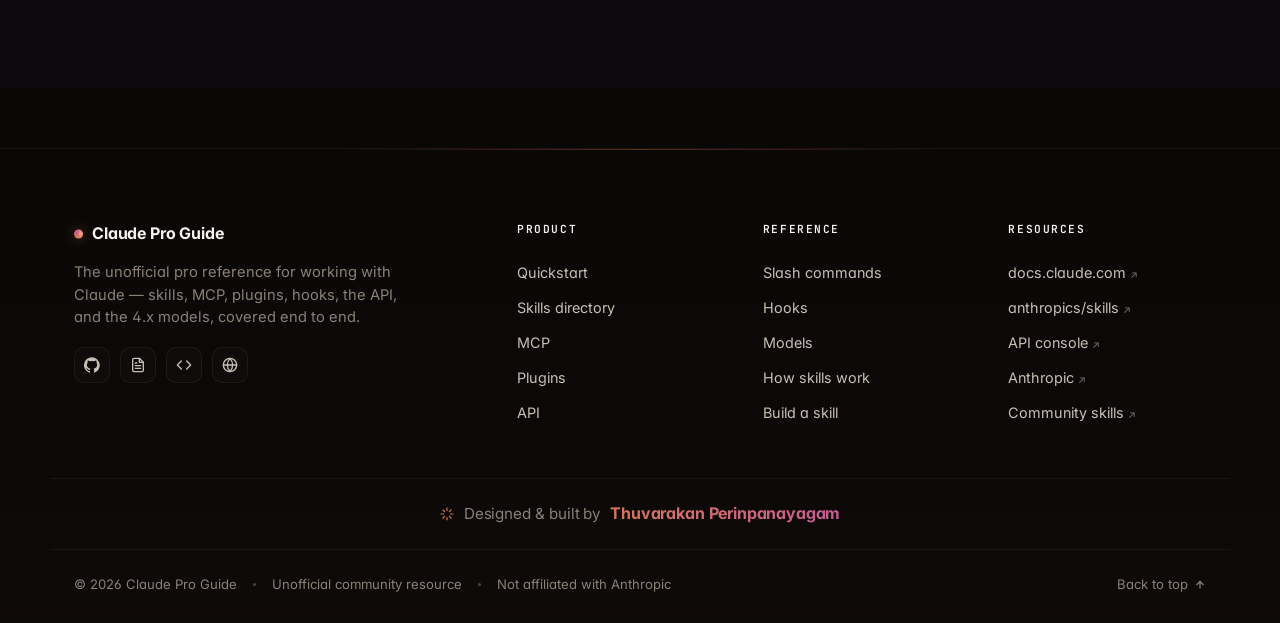
==== commit a4986282: "set commit repo with domain changes and SEO" ====
--- a/index.html
+++ b/index.html
@@ -3,8 +3,68 @@
 <head>
 <meta charset="utf-8" />
 <meta name="viewport" content="width=device-width,initial-scale=1" />
-<title>Claude Skills Directory — Full Documentation & Install Guide</title>
-<meta name="description" content="The complete directory of Claude Agent Skills. Browse, search, learn what skills are, how to install them, and how to build your own." />
+<title>Claude Pro Guide — A-to-Z reference for Claude (Skills, MCP, Plugins, API)</title>
+<meta name="description" content="The pro reference for working with Claude. 101 skills, MCP servers, Claude Code plugins, slash commands, hooks, API guide, and the 4.x model family — all in one place." />
+<meta name="keywords" content="Claude AI, Claude Code, Anthropic, Claude skills, MCP, Model Context Protocol, Claude API, Claude plugins, Claude hooks, Claude Opus, Claude Sonnet, Claude Haiku, AI coding assistant" />
+<meta name="author" content="Thuvarakan Perinpanayagam" />
+<meta name="robots" content="index, follow, max-snippet:-1, max-image-preview:large, max-video-preview:-1" />
+<meta name="theme-color" content="#0a0807" media="(prefers-color-scheme: dark)" />
+<meta name="theme-color" content="#d97757" media="(prefers-color-scheme: light)" />
+<link rel="canonical" href="https://claudebro.xyz/" />
+
+<!-- Favicons -->
+<link rel="icon" type="image/svg+xml" href="/favicon.svg" />
+<link rel="alternate icon" type="image/png" href="/favicon.svg" />
+<link rel="apple-touch-icon" href="/favicon.svg" />
+
+<!-- Open Graph -->
+<meta property="og:type" content="website" />
+<meta property="og:site_name" content="Claude Pro Guide" />
+<meta property="og:title" content="Claude Pro Guide — A-to-Z reference for Claude (Skills, MCP, Plugins, API)" />
+<meta property="og:description" content="The pro reference for working with Claude. 101 skills, MCP servers, Claude Code plugins, slash commands, hooks, API guide, and the 4.x model family — all in one place." />
+<meta property="og:url" content="https://claudebro.xyz/" />
+<meta property="og:image" content="https://claudebro.xyz/og-image.svg" />
+<meta property="og:image:width" content="1200" />
+<meta property="og:image:height" content="630" />
+<meta property="og:image:alt" content="Claude Pro Guide — A-to-Z reference for Claude" />
+<meta property="og:locale" content="en_US" />
+
+<!-- Twitter Card -->
+<meta name="twitter:card" content="summary_large_image" />
+<meta name="twitter:title" content="Claude Pro Guide — A-to-Z reference for Claude (Skills, MCP, Plugins, API)" />
+<meta name="twitter:description" content="The pro reference for working with Claude. 101 skills, MCP servers, Claude Code plugins, slash commands, hooks, API guide, and the 4.x model family — all in one place." />
+<meta name="twitter:image" content="https://claudebro.xyz/og-image.svg" />
+<meta name="twitter:image:alt" content="Claude Pro Guide" />
+
+<script type="application/ld+json">
+{
+  "@context": "https://schema.org",
+  "@graph": [
+    {
+      "@type": "WebSite",
+      "@id": "https://claudebro.xyz/#website",
+      "url": "https://claudebro.xyz/",
+      "name": "Claude Pro Guide",
+      "description": "The pro reference for working with Claude. 101 skills, MCP servers, Claude Code plugins, slash commands, hooks, API guide, and the 4.x model family — all in one place.",
+      "publisher": {
+        "@id": "https://claudebro.xyz/#person"
+      },
+      "inLanguage": "en-US",
+      "potentialAction": {
+        "@type": "SearchAction",
+        "target": "https://claudebro.xyz/directory.html?q={search_term_string}",
+        "query-input": "required name=search_term_string"
+      }
+    },
+    {
+      "@type": "Person",
+      "@id": "https://claudebro.xyz/#person",
+      "name": "Thuvarakan Perinpanayagam",
+      "url": "https://claudebro.xyz/"
+    }
+  ]
+}
+</script>
 <link rel="stylesheet" href="styles.css" />
 <link rel="preconnect" href="https://fonts.googleapis.com" />
 <link rel="preconnect" href="https://fonts.gstatic.com" crossorigin />
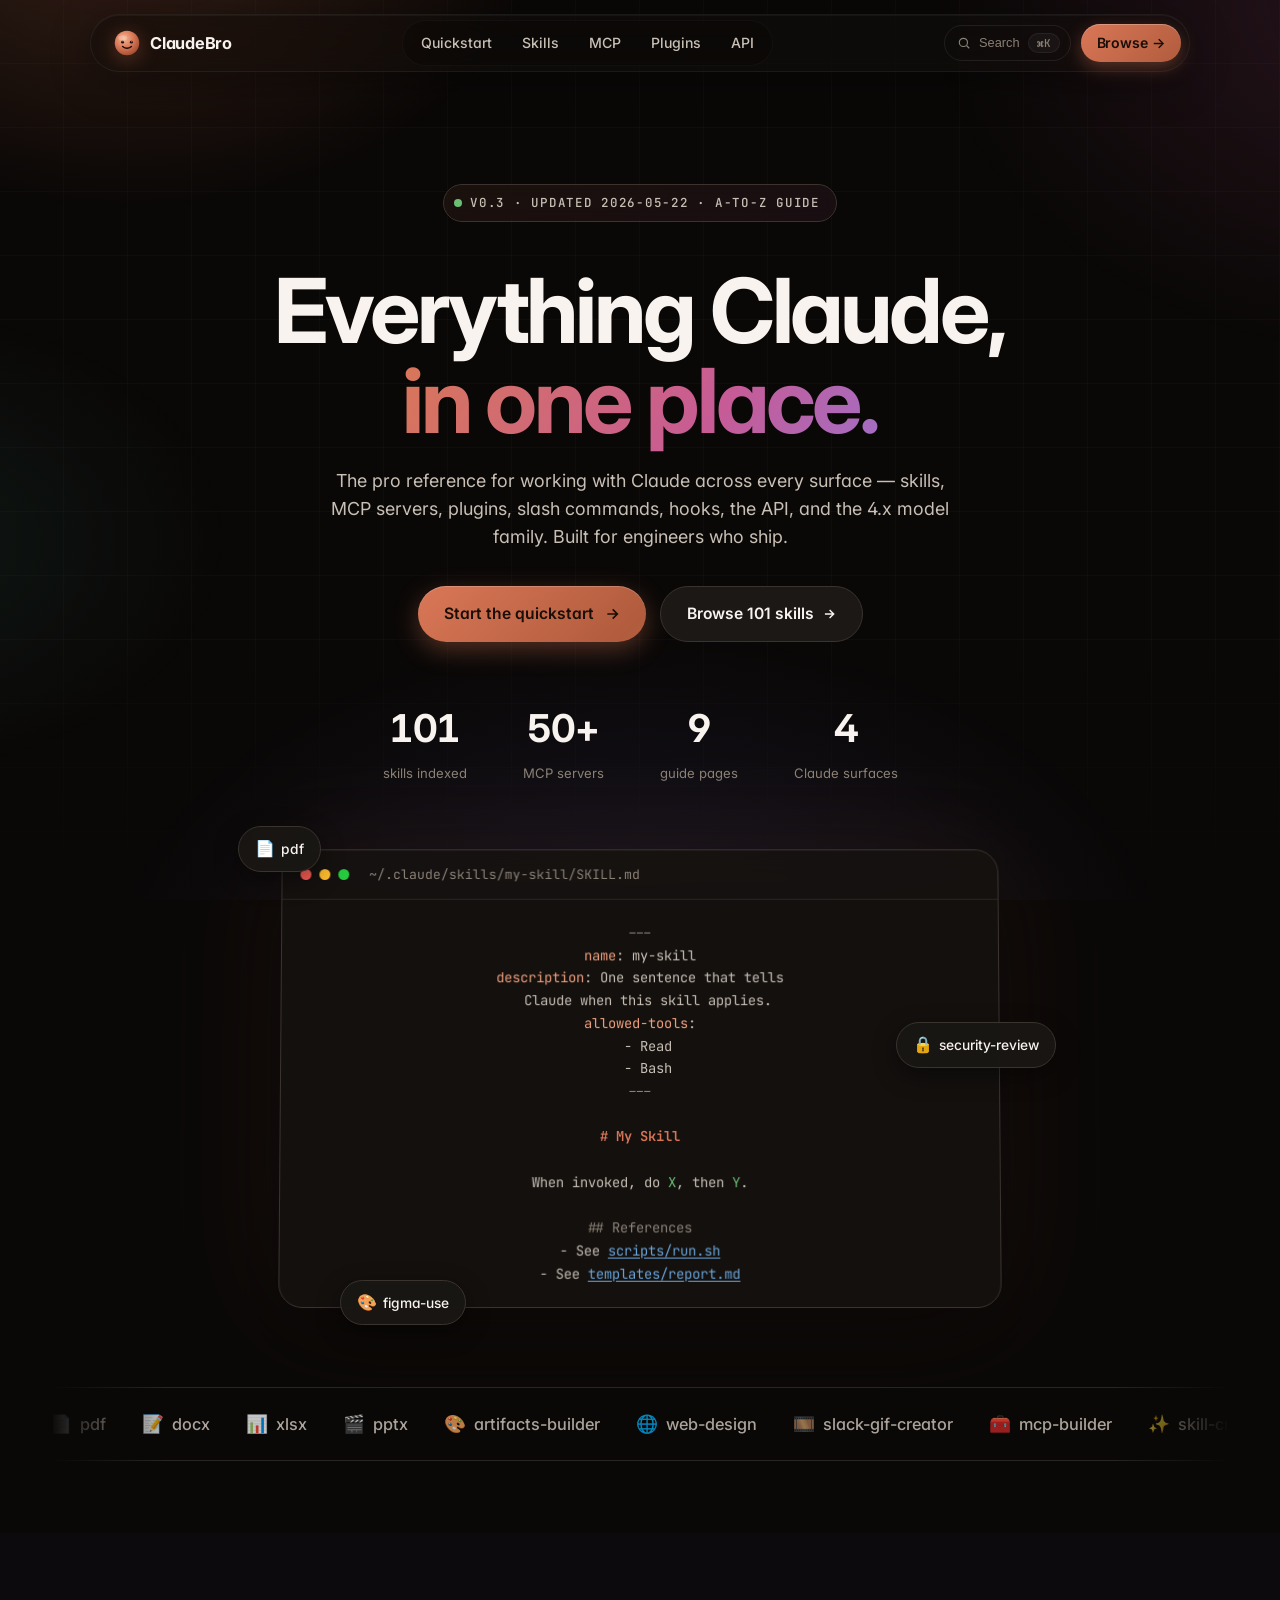
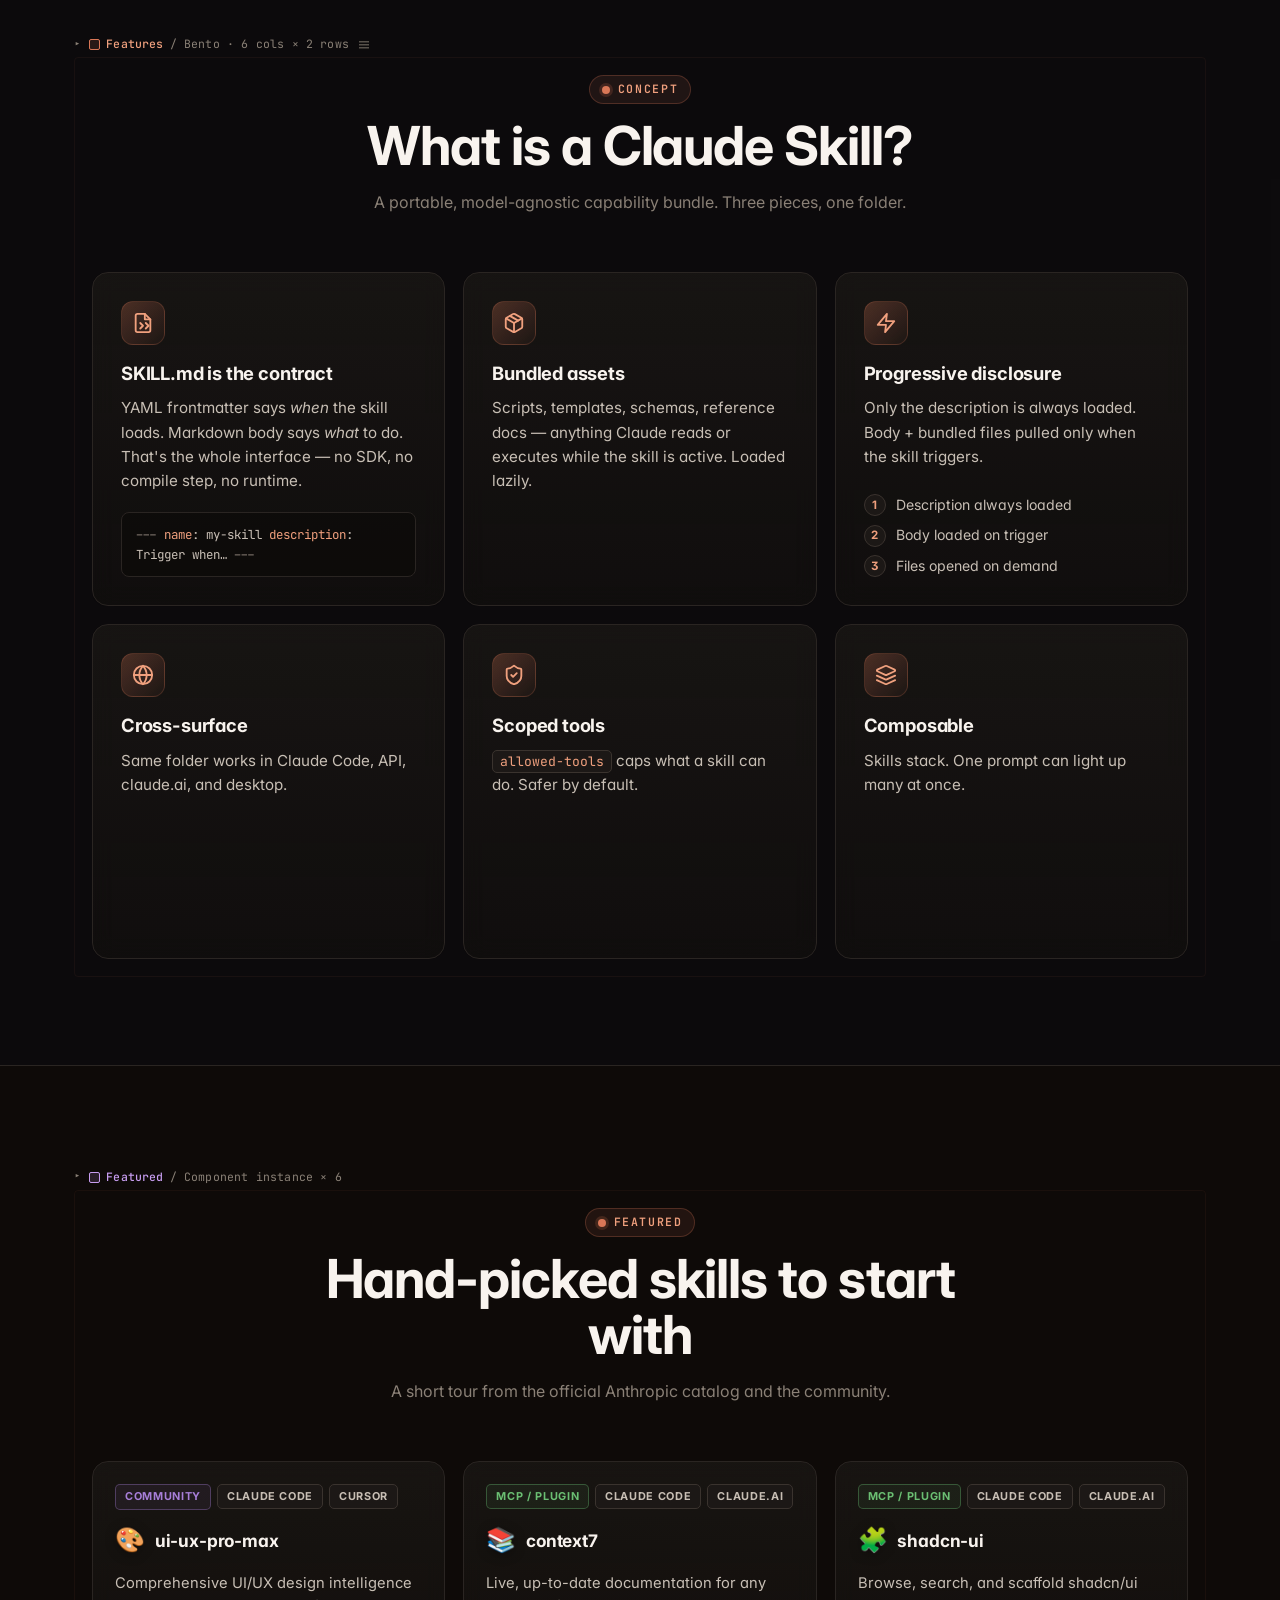
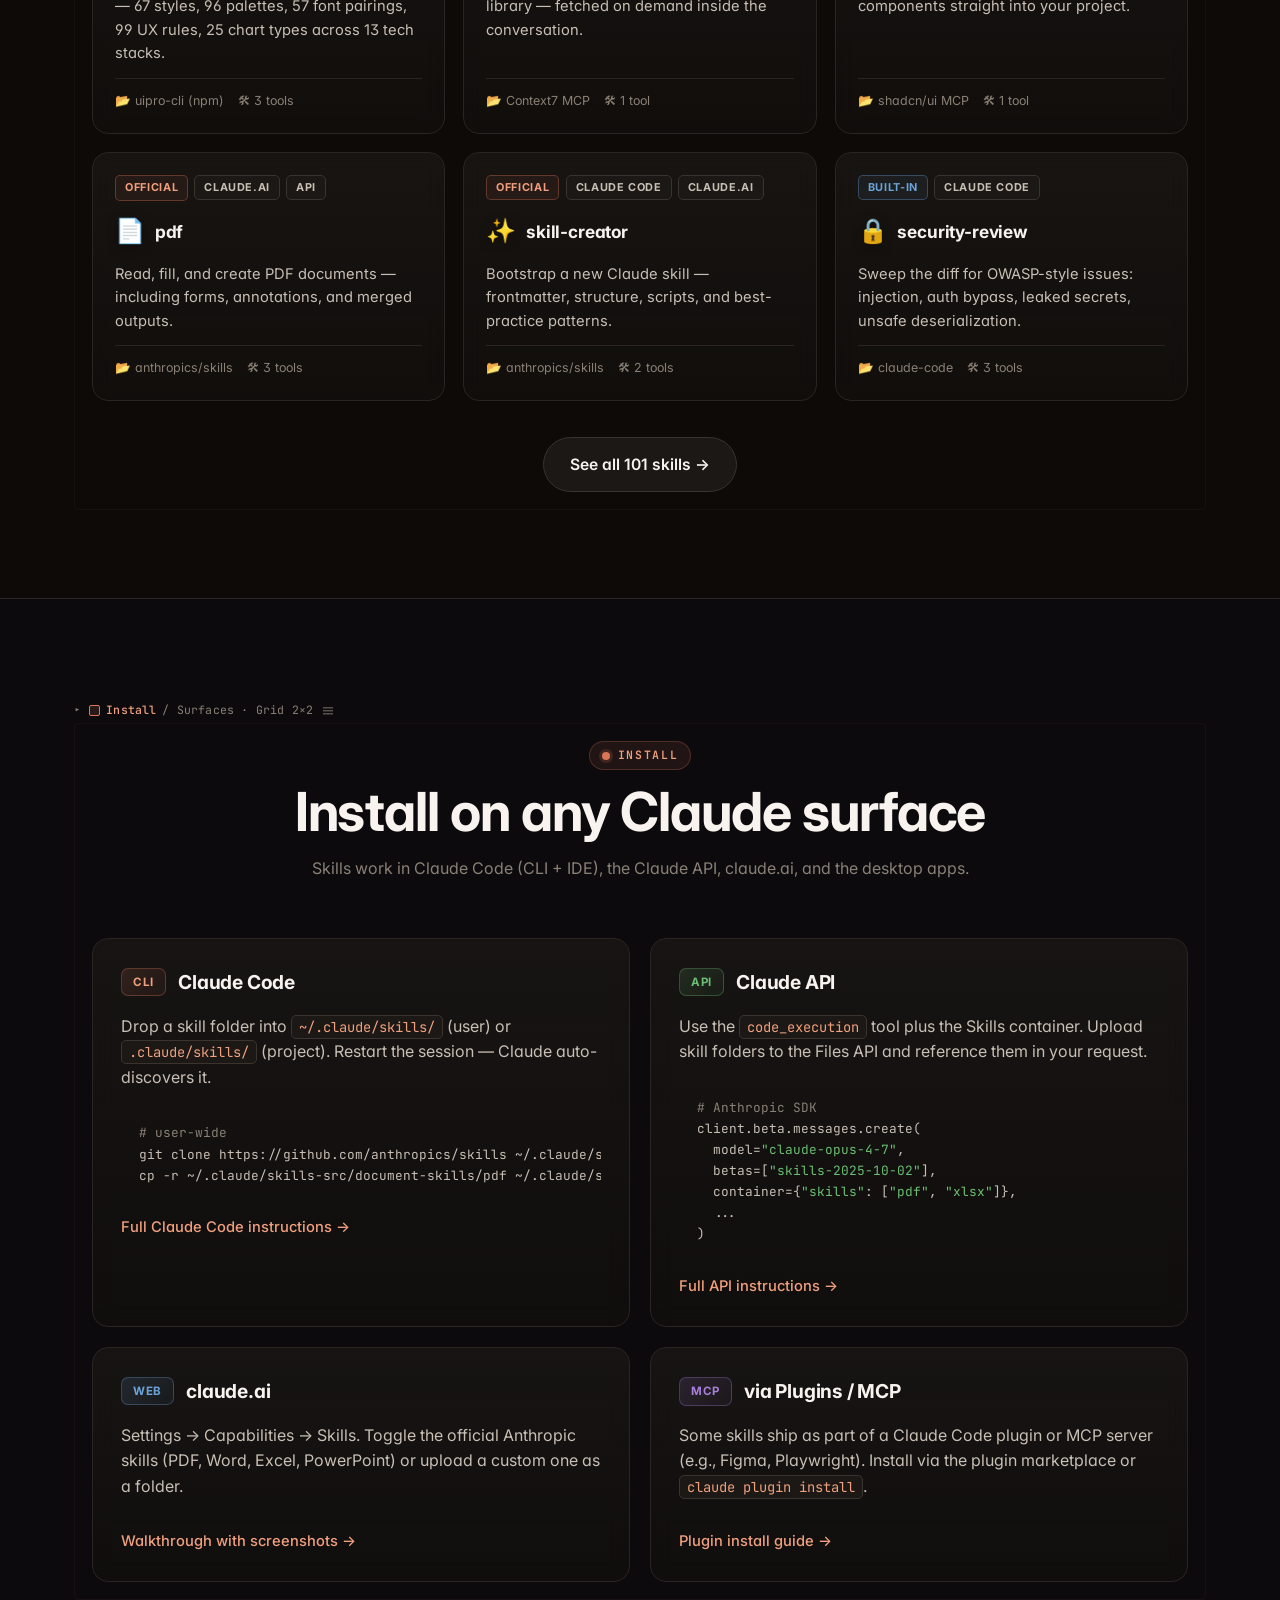
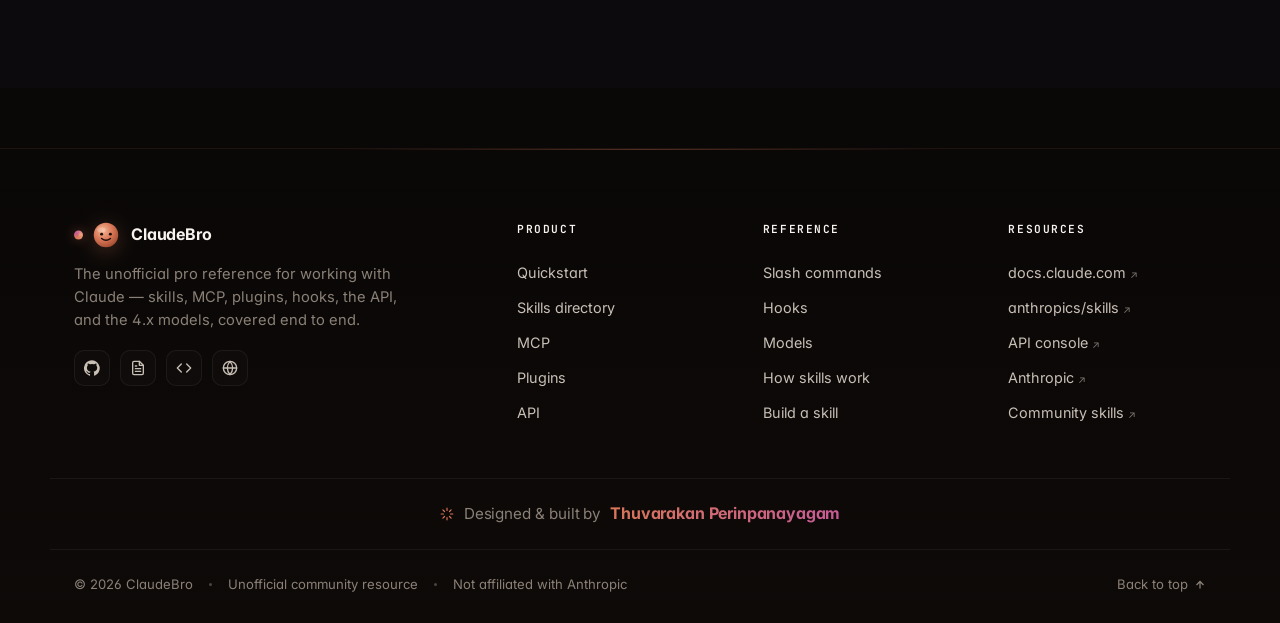
==== commit 08302916: "branding update" ====
--- a/index.html
+++ b/index.html
@@ -3,7 +3,7 @@
 <head>
 <meta charset="utf-8" />
 <meta name="viewport" content="width=device-width,initial-scale=1" />
-<title>Claude Pro Guide — A-to-Z reference for Claude (Skills, MCP, Plugins, API)</title>
+<title>ClaudeBro — A-to-Z reference for Claude (Skills, MCP, Plugins, API)</title>
 <meta name="description" content="The pro reference for working with Claude. 101 skills, MCP servers, Claude Code plugins, slash commands, hooks, API guide, and the 4.x model family — all in one place." />
 <meta name="keywords" content="Claude AI, Claude Code, Anthropic, Claude skills, MCP, Model Context Protocol, Claude API, Claude plugins, Claude hooks, Claude Opus, Claude Sonnet, Claude Haiku, AI coding assistant" />
 <meta name="author" content="Thuvarakan Perinpanayagam" />
@@ -19,22 +19,22 @@
 
 <!-- Open Graph -->
 <meta property="og:type" content="website" />
-<meta property="og:site_name" content="Claude Pro Guide" />
-<meta property="og:title" content="Claude Pro Guide — A-to-Z reference for Claude (Skills, MCP, Plugins, API)" />
+<meta property="og:site_name" content="ClaudeBro" />
+<meta property="og:title" content="ClaudeBro — A-to-Z reference for Claude (Skills, MCP, Plugins, API)" />
 <meta property="og:description" content="The pro reference for working with Claude. 101 skills, MCP servers, Claude Code plugins, slash commands, hooks, API guide, and the 4.x model family — all in one place." />
 <meta property="og:url" content="https://claudebro.xyz/" />
 <meta property="og:image" content="https://claudebro.xyz/og-image.svg" />
 <meta property="og:image:width" content="1200" />
 <meta property="og:image:height" content="630" />
-<meta property="og:image:alt" content="Claude Pro Guide — A-to-Z reference for Claude" />
+<meta property="og:image:alt" content="ClaudeBro — A-to-Z reference for Claude" />
 <meta property="og:locale" content="en_US" />
 
 <!-- Twitter Card -->
 <meta name="twitter:card" content="summary_large_image" />
-<meta name="twitter:title" content="Claude Pro Guide — A-to-Z reference for Claude (Skills, MCP, Plugins, API)" />
+<meta name="twitter:title" content="ClaudeBro — A-to-Z reference for Claude (Skills, MCP, Plugins, API)" />
 <meta name="twitter:description" content="The pro reference for working with Claude. 101 skills, MCP servers, Claude Code plugins, slash commands, hooks, API guide, and the 4.x model family — all in one place." />
 <meta name="twitter:image" content="https://claudebro.xyz/og-image.svg" />
-<meta name="twitter:image:alt" content="Claude Pro Guide" />
+<meta name="twitter:image:alt" content="ClaudeBro" />
 
 <script type="application/ld+json">
 {
@@ -44,7 +44,7 @@
       "@type": "WebSite",
       "@id": "https://claudebro.xyz/#website",
       "url": "https://claudebro.xyz/",
-      "name": "Claude Pro Guide",
+      "name": "ClaudeBro",
       "description": "The pro reference for working with Claude. 101 skills, MCP servers, Claude Code plugins, slash commands, hooks, API guide, and the 4.x model family — all in one place.",
       "publisher": {
         "@id": "https://claudebro.xyz/#person"
@@ -77,8 +77,23 @@
 <header class="topbar">
   <div class="container nav">
     <a href="index.html" class="brand">
-      <!-- <span class="brand-mark">C</span> -->
-      <span class="brand-text">Claude Pro Guide</span>
+      <svg class="brand-logo" viewBox="0 0 32 32" aria-hidden="true">
+        <defs>
+          <radialGradient id="bf-index-nav" cx="38%" cy="32%" r="70%">
+            <stop offset="0%" stop-color="#f5b692"/>
+            <stop offset="55%" stop-color="#d97757"/>
+            <stop offset="100%" stop-color="#a64f33"/>
+          </radialGradient>
+        </defs>
+        <circle cx="16" cy="16" r="14" fill="url(#bf-index-nav)"/>
+        <ellipse cx="11" cy="10" rx="5" ry="3" fill="#fff" opacity=".22"/>
+        <circle cx="11" cy="15" r="1.7" fill="#1a0e08"/>
+        <circle cx="11.4" cy="14.5" r="0.5" fill="#fff"/>
+        <circle cx="21" cy="15" r="1.7" fill="#1a0e08"/>
+        <circle cx="21.4" cy="14.5" r="0.5" fill="#fff"/>
+        <path d="M11 20 Q16 24 21 20" stroke="#1a0e08" stroke-width="1.7" fill="none" stroke-linecap="round"/>
+      </svg>
+      <span class="brand-text">ClaudeBro</span>
     </a>
     <nav class="nav-links">
       <a href="quickstart.html"><span>Quickstart</span></a>
@@ -330,7 +345,21 @@
   <div class="container footer-grid">
     <div class="footer-brand">
       <div class="footer-logo">
-        <strong>Claude Pro Guide</strong>
+        <svg class="footer-logo-mark" viewBox="0 0 32 32" aria-hidden="true">
+          <defs>
+            <radialGradient id="bf-index-foot" cx="38%" cy="32%" r="70%">
+              <stop offset="0%" stop-color="#f5b692"/>
+              <stop offset="55%" stop-color="#d97757"/>
+              <stop offset="100%" stop-color="#a64f33"/>
+            </radialGradient>
+          </defs>
+          <circle cx="16" cy="16" r="14" fill="url(#bf-index-foot)"/>
+          <ellipse cx="11" cy="10" rx="5" ry="3" fill="#fff" opacity=".22"/>
+          <circle cx="11" cy="15" r="1.7" fill="#1a0e08"/>
+          <circle cx="21" cy="15" r="1.7" fill="#1a0e08"/>
+          <path d="M11 20 Q16 24 21 20" stroke="#1a0e08" stroke-width="1.7" fill="none" stroke-linecap="round"/>
+        </svg>
+        <strong>ClaudeBro</strong>
       </div>
       <p>The unofficial pro reference for working with Claude — skills, MCP, plugins, hooks, the API, and the 4.x models, covered end to end.</p>
       <div class="footer-social">
@@ -385,7 +414,7 @@
 
   <div class="container footer-bottom">
     <div class="footer-meta">
-      <span>© 2026 Claude Pro Guide</span>
+      <span>© 2026 ClaudeBro</span>
       <span class="sep"></span>
       <span>Unofficial community resource</span>
       <span class="sep"></span>
--- a/styles.css
+++ b/styles.css
@@ -89,7 +89,6 @@
 .btn-primary:focus-visible, .cta:focus-visible, .filter-btn:focus-visible {
   box-shadow: 0 0 0 4px rgba(217,119,87,.3), 0 6px 18px rgba(217,119,87,.35);
 }
-.search-bar:focus-within { /* already styled */ }
 /* visually-hidden helper for labels */
 .sr-only {
   position: absolute; width: 1px; height: 1px; padding: 0; margin: -1px;
@@ -1308,28 +1307,43 @@
   align-items: center;
 }
 
-/* Brand without the C mark — gets a wordmark treatment */
+/* ClaudeBro mascot logo + wordmark */
 .brand {
   display: inline-flex; align-items: center;
-  gap: 0;
+  gap: 9px;
   font-weight: 700;
-  font-size: 1rem;
-  letter-spacing: -.01em;
+  font-size: 1.02rem;
+  letter-spacing: -.015em;
   white-space: nowrap;
   position: relative;
-  padding-left: 18px;
-}
-.brand::before {
-  content: "";
-  position: absolute;
-  left: 0; top: 50%;
-  width: 9px; height: 9px;
-  border-radius: 50%;
-  transform: translateY(-50%);
-  background: conic-gradient(from 200deg at 50% 50%, var(--accent), var(--aurora-2), var(--accent-2), var(--accent));
-  box-shadow: 0 0 12px rgba(217,119,87,.45);
+}
+.brand::before { content: none; }      /* kill the old dot */
+.brand-logo {
+  width: 28px; height: 28px;
+  flex-shrink: 0;
+  filter: drop-shadow(0 4px 10px rgba(217,119,87,.35));
+  transition: transform .45s var(--framer-spring);
+}
+.brand:hover .brand-logo {
+  transform: rotate(-12deg) scale(1.1);
 }
 .brand-text { color: var(--text); }
+
+/* Footer logo variant */
+.footer-logo {
+  display: inline-flex; align-items: center; gap: 10px;
+  margin-bottom: 14px;
+  padding-left: 0;        /* override the old dot offset */
+}
+.footer-logo::before { content: none; }
+.footer-logo-mark {
+  width: 28px; height: 28px;
+  filter: drop-shadow(0 4px 10px rgba(217,119,87,.3));
+  transition: transform .45s var(--framer-spring);
+}
+.footer-brand:hover .footer-logo-mark {
+  transform: rotate(8deg) scale(1.05);
+}
 
 /* Nav links centered inside the pill */
 .topbar .nav-links {
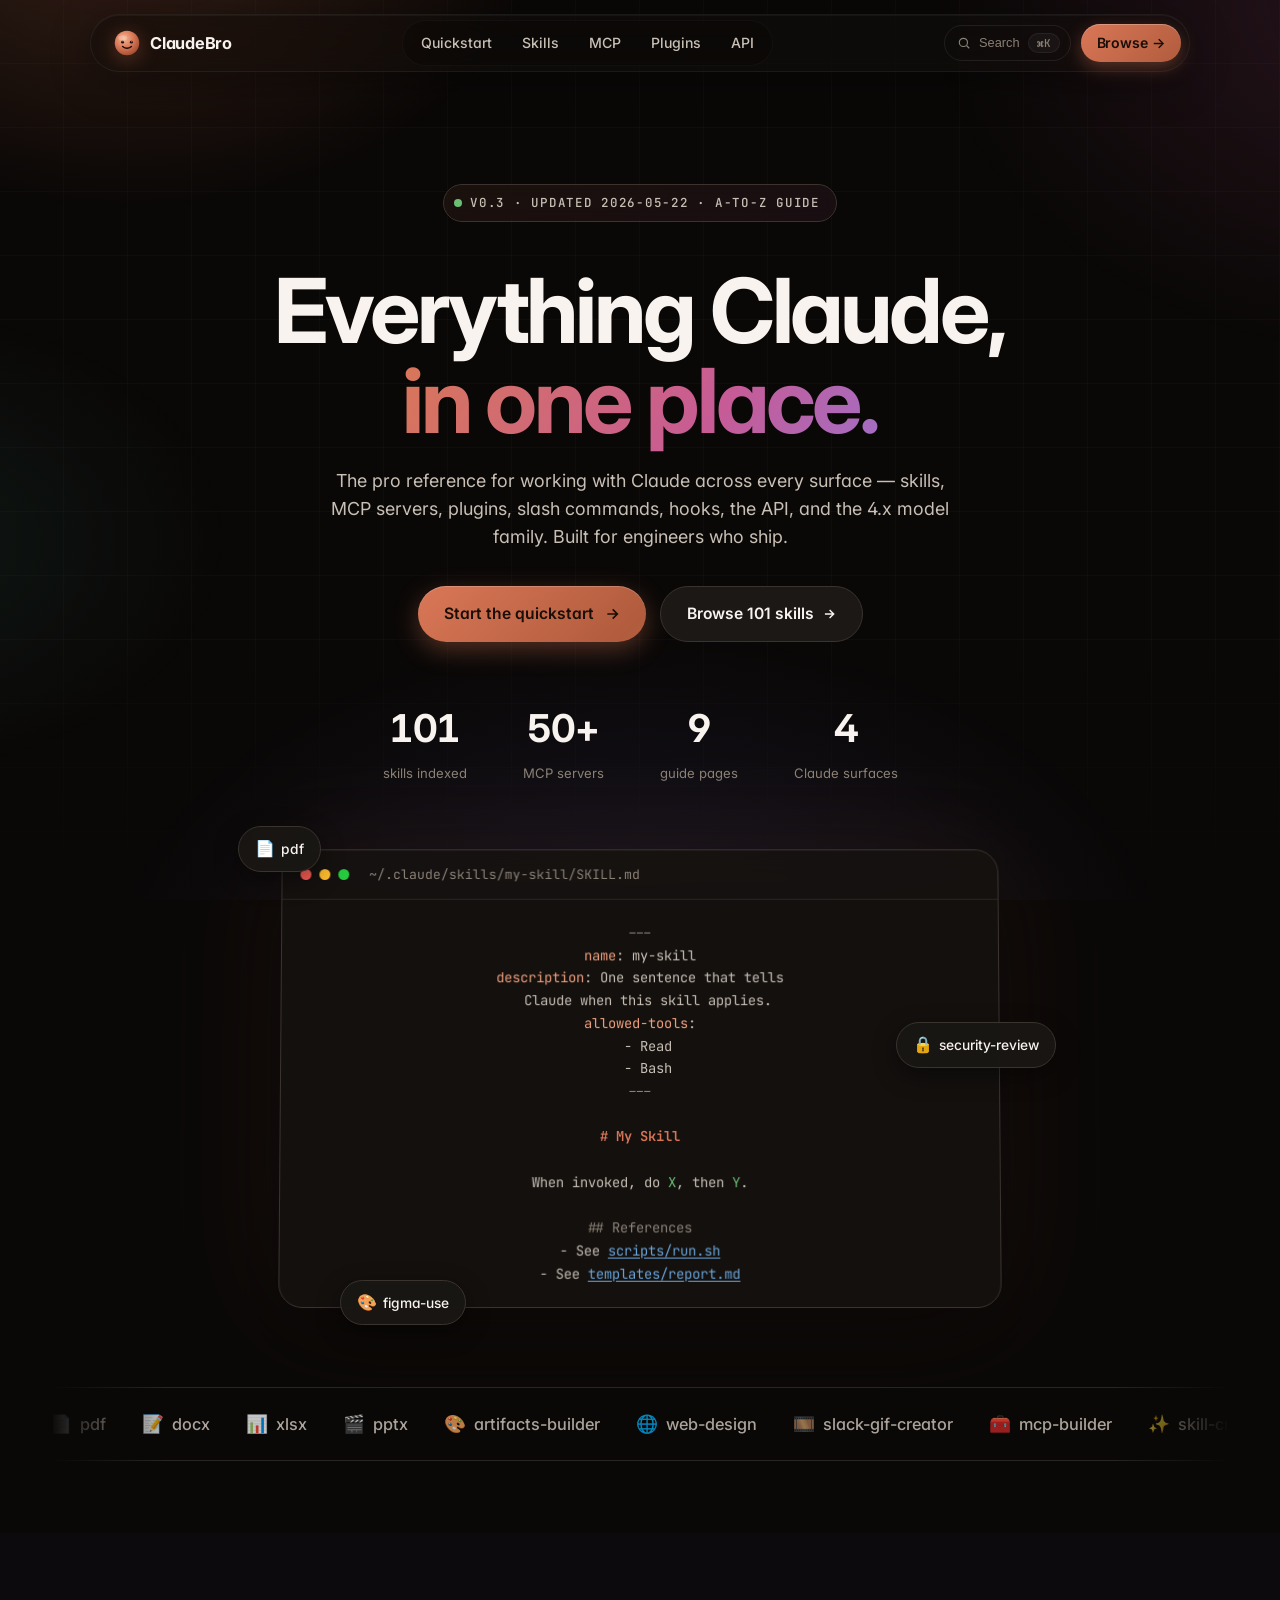
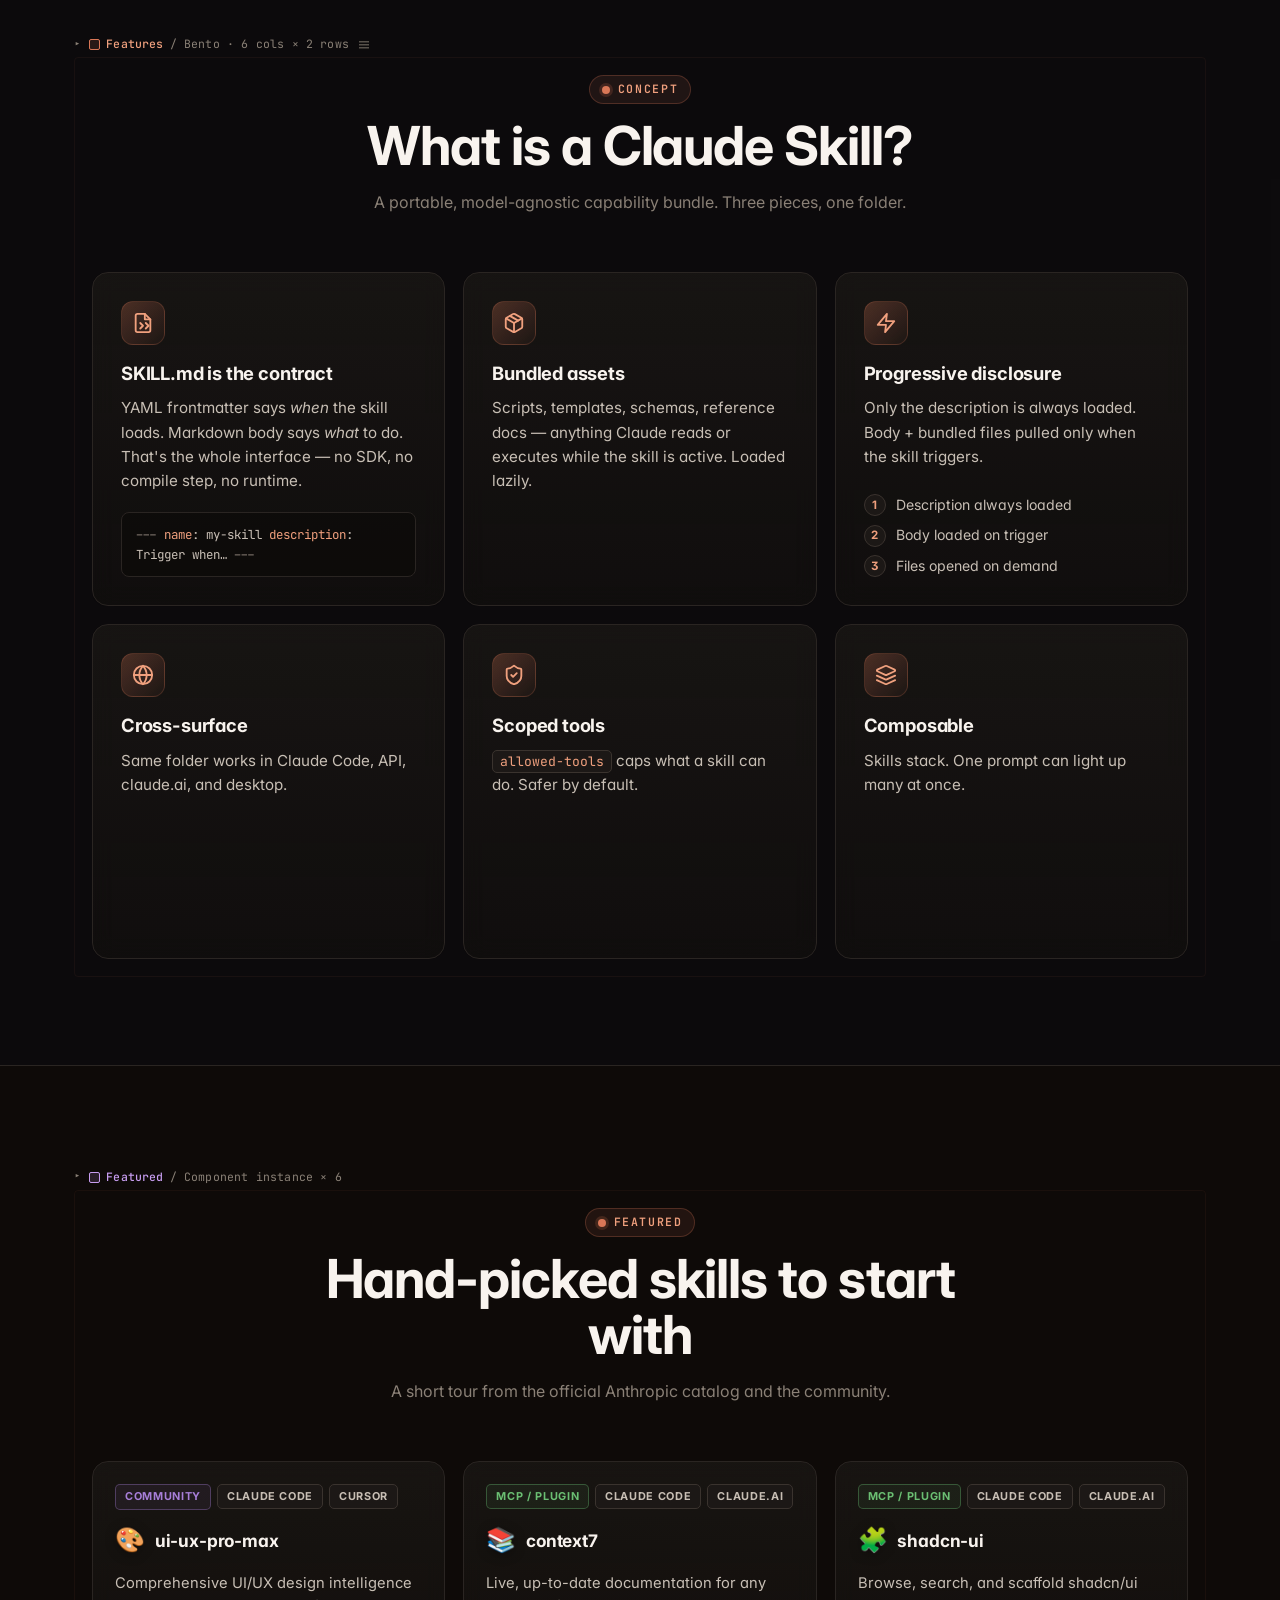
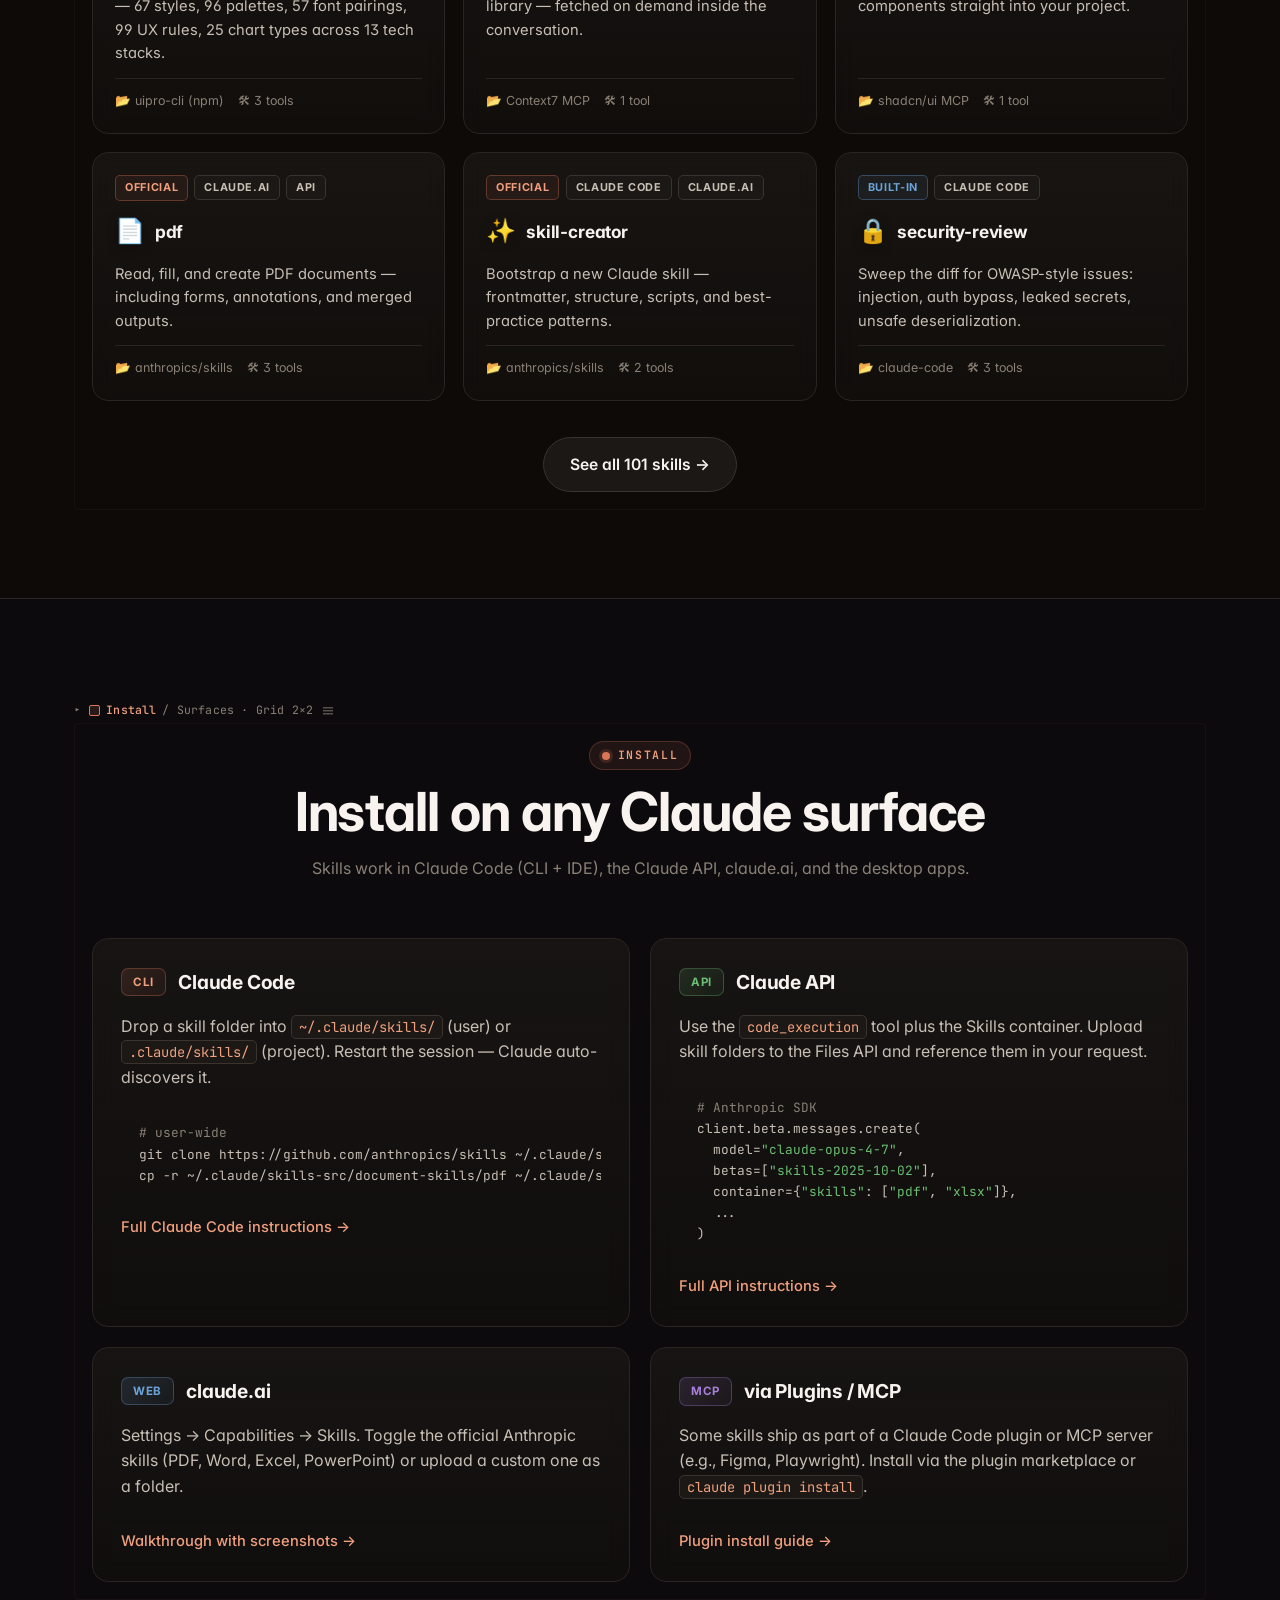
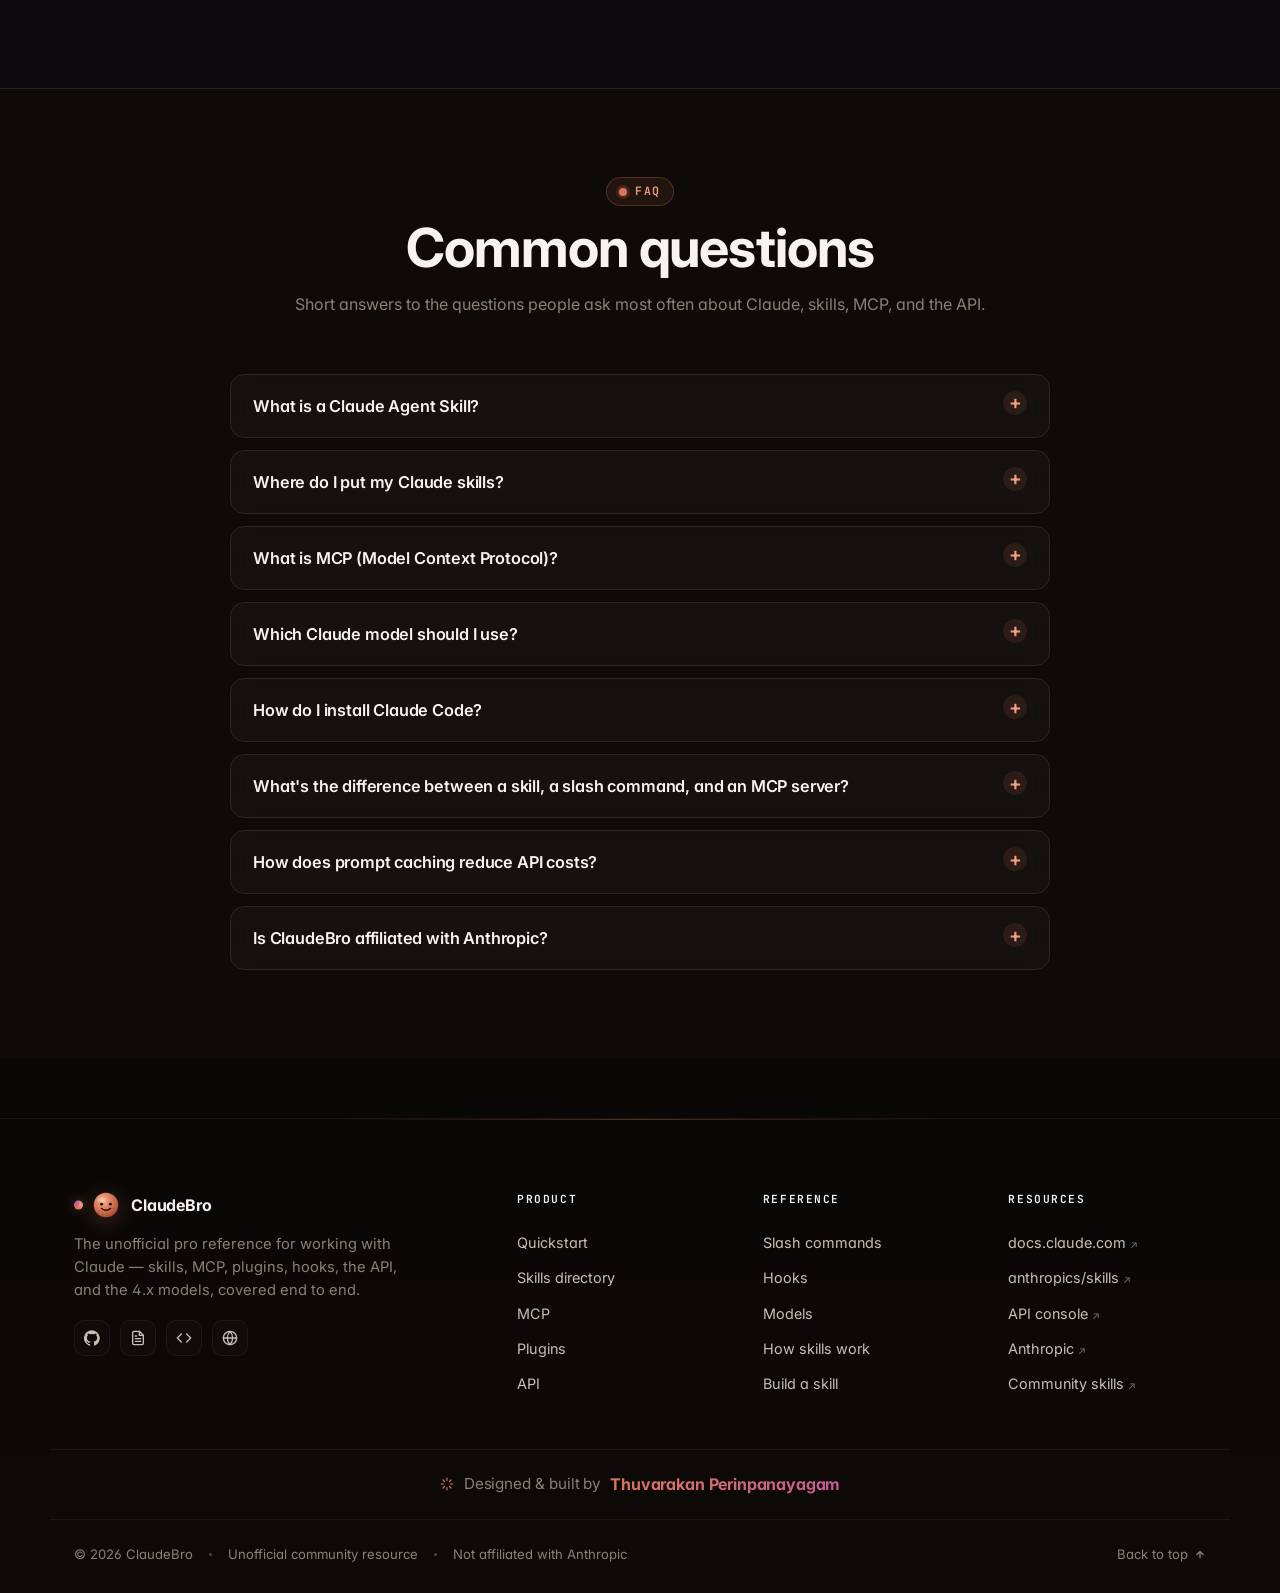
==== commit 5a9fb517: "deploy commit" ====
--- a/index.html
+++ b/index.html
@@ -69,6 +69,92 @@
 <link rel="preconnect" href="https://fonts.googleapis.com" />
 <link rel="preconnect" href="https://fonts.gstatic.com" crossorigin />
 <link href="https://fonts.googleapis.com/css2?family=Inter:wght@400;500;600;700;800&family=JetBrains+Mono:wght@400;500;600&display=swap" rel="stylesheet" />
+<script type="application/ld+json" data-extra="0">
+{
+  "@context": "https://schema.org",
+  "@type": "FAQPage",
+  "mainEntity": [
+    {
+      "@type": "Question",
+      "name": "What is a Claude Agent Skill?",
+      "acceptedAnswer": {
+        "@type": "Answer",
+        "text": "A skill is a folder containing a SKILL.md file (YAML frontmatter + markdown body) plus optional scripts and reference files. Claude loads the skill on demand when a user's prompt matches its description — extending what Claude can do without bloating every prompt."
+      }
+    },
+    {
+      "@type": "Question",
+      "name": "Where do I put my Claude skills?",
+      "acceptedAnswer": {
+        "@type": "Answer",
+        "text": "User-scope skills go in ~/.claude/skills/<skill-name>/. Project-scope skills go in .claude/skills/ inside the repo. Claude Code auto-discovers both at session start. For claude.ai, upload skills via Settings → Capabilities → Skills."
+      }
+    },
+    {
+      "@type": "Question",
+      "name": "What is MCP (Model Context Protocol)?",
+      "acceptedAnswer": {
+        "@type": "Answer",
+        "text": "MCP is the open JSON-RPC protocol Claude uses to talk to external systems — databases, APIs, your own tools. You install MCP servers (Postgres, GitHub, Slack, Figma, etc.) and Claude can call their tools mid-conversation."
+      }
+    },
+    {
+      "@type": "Question",
+      "name": "Which Claude model should I use?",
+      "acceptedAnswer": {
+        "@type": "Answer",
+        "text": "Default to Claude Sonnet 4.6 — strong, fast, ~5× cheaper than Opus. Use Claude Opus 4.7 for hard reasoning, large refactors, and multi-step plans. Use Claude Haiku 4.5 for high-volume routing and classification."
+      }
+    },
+    {
+      "@type": "Question",
+      "name": "How do I install Claude Code?",
+      "acceptedAnswer": {
+        "@type": "Answer",
+        "text": "Run npm install -g @anthropic-ai/claude-code, then claude in your project. Sign in with claude.ai (subscription) or an API key. Full setup walkthrough in the Quickstart guide."
+      }
+    },
+    {
+      "@type": "Question",
+      "name": "What's the difference between a skill, a slash command, and an MCP server?",
+      "acceptedAnswer": {
+        "@type": "Answer",
+        "text": "Skills trigger automatically from natural-language matching. Slash commands are user-typed shortcuts (/review). MCP servers are long-running processes that expose tools Claude can call. They layer together."
+      }
+    },
+    {
+      "@type": "Question",
+      "name": "How does prompt caching reduce API costs?",
+      "acceptedAnswer": {
+        "@type": "Answer",
+        "text": "Mark a stable prompt prefix with cache_control type ephemeral and cache hits within 5 minutes are ~90% cheaper. Heavy users see the cache extend for hours."
+      }
+    },
+    {
+      "@type": "Question",
+      "name": "Is ClaudeBro affiliated with Anthropic?",
+      "acceptedAnswer": {
+        "@type": "Answer",
+        "text": "No. ClaudeBro is an unofficial community resource. All Claude trademarks and skill names belong to their respective owners. Official documentation lives at docs.claude.com."
+      }
+    }
+  ]
+}
+</script>
+<script type="application/ld+json" data-extra="1">
+{
+  "@context": "https://schema.org",
+  "@type": "BreadcrumbList",
+  "itemListElement": [
+    {
+      "@type": "ListItem",
+      "position": 1,
+      "name": "Home",
+      "item": "https://claudebro.xyz/"
+    }
+  ]
+}
+</script>
 </head>
 <body>
 
@@ -341,6 +427,50 @@
   </div>
 </section>
 
+<section class="section" id="faq">
+  <div class="container">
+    <div class="section-head reveal">
+      <div class="label">FAQ</div>
+      <h2>Common questions</h2>
+      <p class="muted">Short answers to the questions people ask most often about Claude, skills, MCP, and the API.</p>
+    </div>
+    <div class="faq-list">
+      <details class="faq-item reveal" data-delay="1">
+        <summary>What is a Claude Agent Skill?</summary>
+        <p>A skill is a folder containing a <code>SKILL.md</code> file (YAML frontmatter + markdown body) plus optional scripts and reference files. Claude loads the skill on demand when a user's prompt matches its description — extending what Claude can do without bloating every prompt. See the <a href="guide.html">concept guide</a>.</p>
+      </details>
+      <details class="faq-item reveal" data-delay="2">
+        <summary>Where do I put my Claude skills?</summary>
+        <p>User-scope skills go in <code>~/.claude/skills/&lt;skill-name&gt;/</code>. Project-scope skills go in <code>.claude/skills/</code> inside the repo. Claude Code auto-discovers both at session start. For claude.ai, upload skills via Settings → Capabilities → Skills.</p>
+      </details>
+      <details class="faq-item reveal" data-delay="3">
+        <summary>What is MCP (Model Context Protocol)?</summary>
+        <p>MCP is the open JSON-RPC protocol Claude uses to talk to external systems — databases, APIs, your own tools. You install MCP servers (Postgres, GitHub, Slack, Figma, etc.) and Claude can call their tools mid-conversation. Read the <a href="mcp.html">MCP guide</a>.</p>
+      </details>
+      <details class="faq-item reveal" data-delay="4">
+        <summary>Which Claude model should I use?</summary>
+        <p>Default to <strong>Claude Sonnet 4.6</strong> — strong, fast, ~5× cheaper than Opus. Use <strong>Claude Opus 4.7</strong> for hard reasoning, large refactors, and multi-step plans. Use <strong>Claude Haiku 4.5</strong> for high-volume routing and classification. See the <a href="models.html">model comparison</a>.</p>
+      </details>
+      <details class="faq-item reveal" data-delay="5">
+        <summary>How do I install Claude Code?</summary>
+        <p>Run <code>npm install -g @anthropic-ai/claude-code</code>, then <code>claude</code> in your project. Sign in with claude.ai (subscription) or an API key. Full setup walkthrough in the <a href="quickstart.html">Quickstart</a>.</p>
+      </details>
+      <details class="faq-item reveal" data-delay="6">
+        <summary>What's the difference between a skill, a slash command, and an MCP server?</summary>
+        <p><strong>Skills</strong> trigger automatically from natural-language matching. <strong>Slash commands</strong> are user-typed shortcuts (<code>/review</code>). <strong>MCP servers</strong> are long-running processes that expose tools Claude can call. They layer together — skills can call MCP tools, slash commands can invoke skills.</p>
+      </details>
+      <details class="faq-item reveal" data-delay="7">
+        <summary>How does prompt caching reduce API costs?</summary>
+        <p>Mark a stable prompt prefix (system prompt, big context doc, tool definitions) with <code>cache_control: {"type": "ephemeral"}</code> and cache hits within 5 minutes are <strong>~90% cheaper</strong>. Heavy users see the cache extend for hours. See the <a href="api.html#caching">API caching guide</a>.</p>
+      </details>
+      <details class="faq-item reveal" data-delay="8">
+        <summary>Is ClaudeBro affiliated with Anthropic?</summary>
+        <p>No. ClaudeBro is an unofficial community resource. All Claude trademarks and skill names belong to their respective owners. Official documentation lives at <a href="https://docs.claude.com" target="_blank" rel="noopener">docs.claude.com</a>.</p>
+      </details>
+    </div>
+  </div>
+</section>
+
 <footer class="footer">
   <div class="container footer-grid">
     <div class="footer-brand">
--- a/styles.css
+++ b/styles.css
@@ -89,6 +89,39 @@
 .btn-primary:focus-visible, .cta:focus-visible, .filter-btn:focus-visible {
   box-shadow: 0 0 0 4px rgba(217,119,87,.3), 0 6px 18px rgba(217,119,87,.35);
 }
+/* FAQ accordion (FAQPage schema target) */
+.faq-list {
+  max-width: 820px; margin: 0 auto;
+  display: flex; flex-direction: column; gap: 12px;
+}
+.faq-item {
+  background: rgba(26,23,20,.6);
+  border: 1px solid var(--border);
+  border-radius: 14px;
+  padding: 18px 22px;
+  backdrop-filter: blur(10px);
+  transition: border-color .25s var(--easing);
+}
+.faq-item[open] { border-color: rgba(217,119,87,.25); }
+.faq-item summary {
+  font-weight: 600; color: var(--text); cursor: pointer;
+  list-style: none; padding-right: 32px; position: relative;
+  font-size: 1.02rem; letter-spacing: -.01em;
+}
+.faq-item summary::-webkit-details-marker { display: none; }
+.faq-item summary::after {
+  content: "+"; position: absolute; right: 0; top: -2px;
+  width: 24px; height: 24px; border-radius: 50%;
+  background: rgba(217,119,87,.12); color: var(--accent-2);
+  display: grid; place-items: center; font-size: 1.2rem; line-height: 1;
+  transition: transform .25s var(--easing);
+}
+.faq-item[open] summary::after { transform: rotate(45deg); }
+.faq-item p {
+  margin: 14px 0 0; color: var(--text-2);
+  font-size: .96rem; line-height: 1.65;
+}
+
 /* visually-hidden helper for labels */
 .sr-only {
   position: absolute; width: 1px; height: 1px; padding: 0; margin: -1px;
